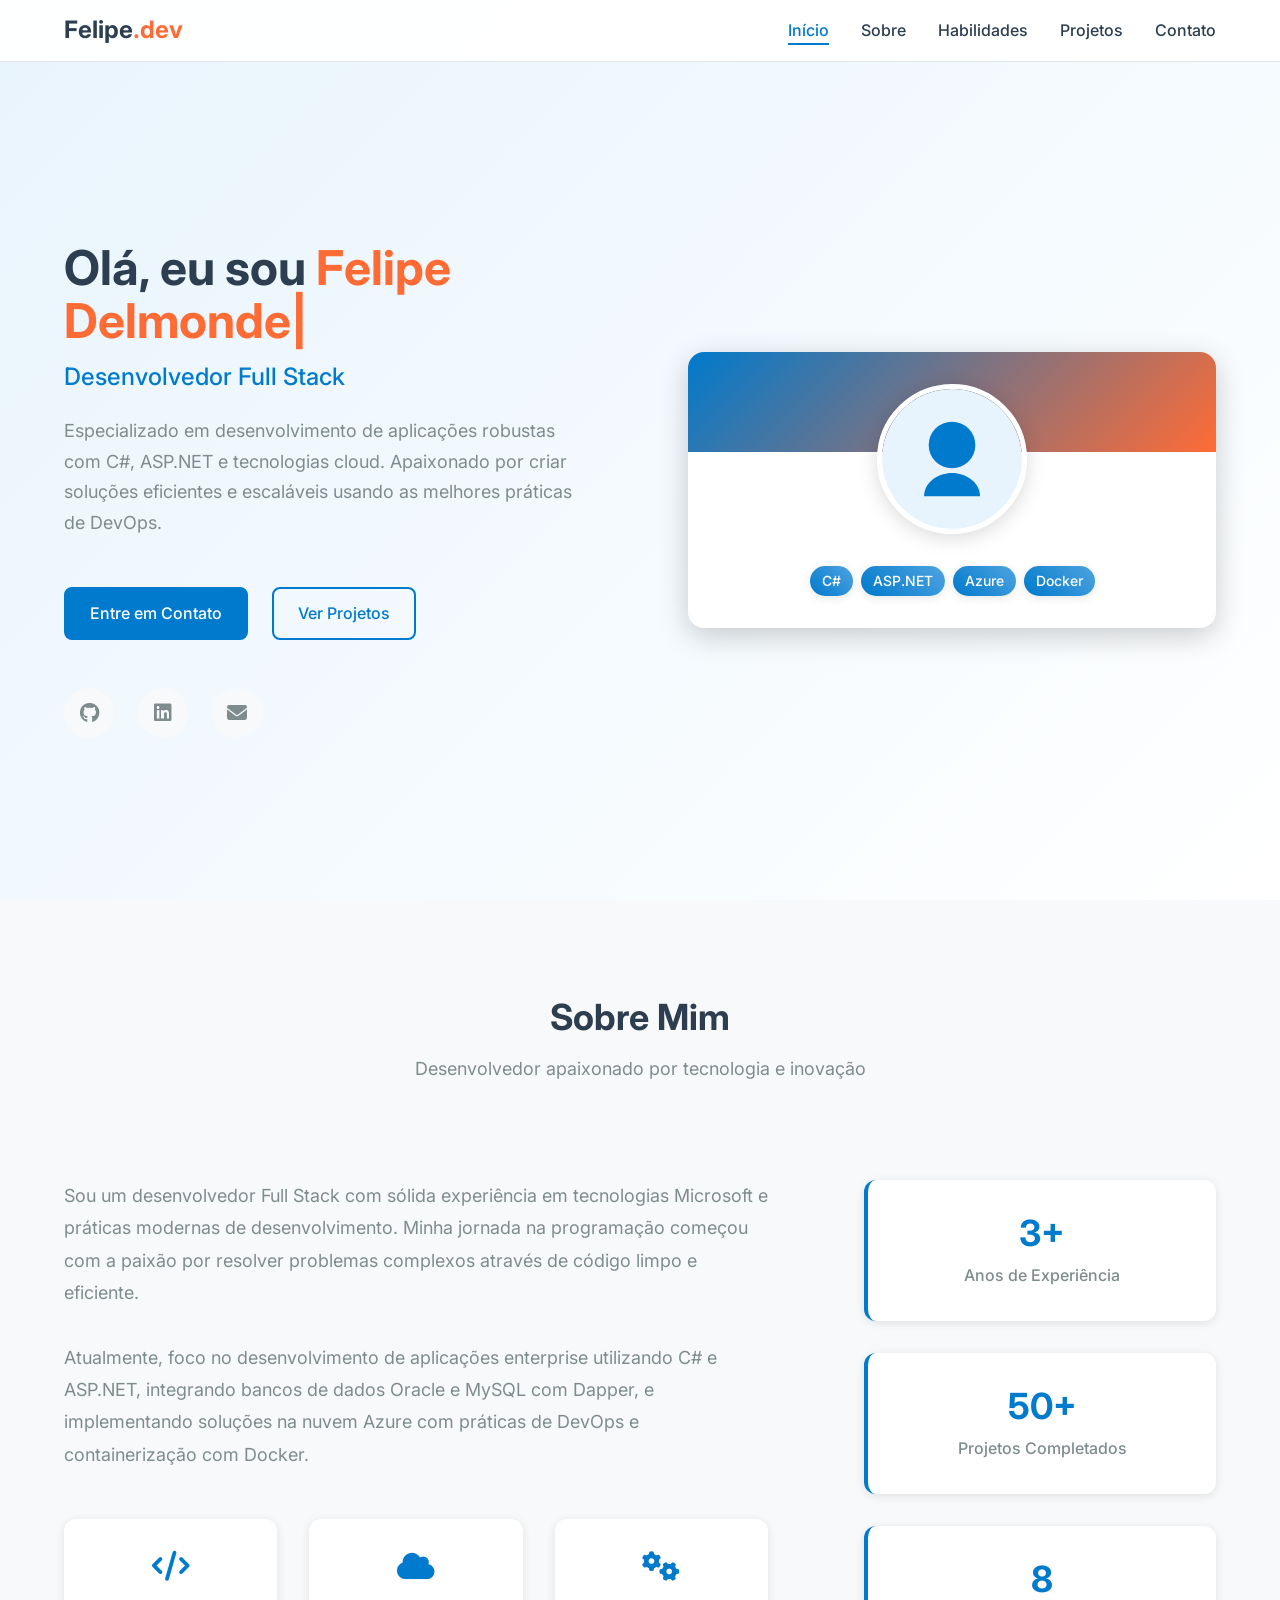
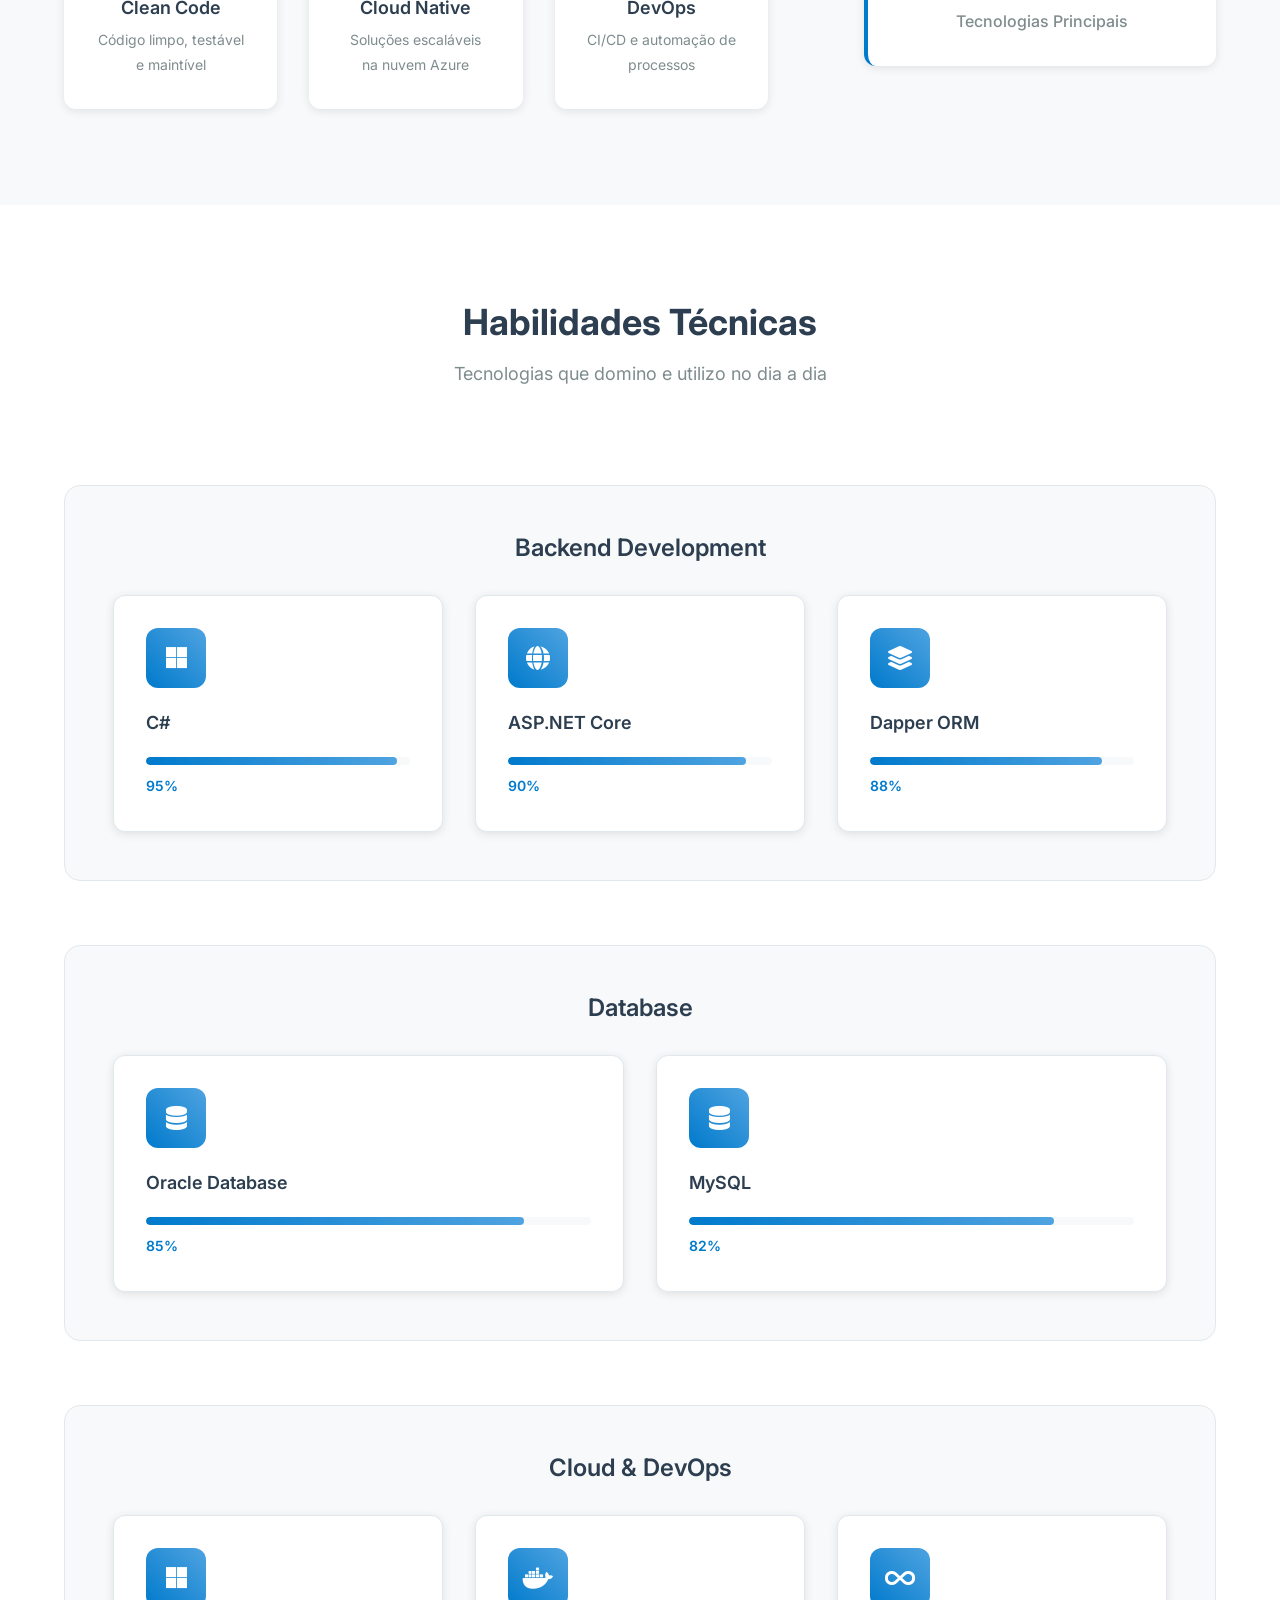
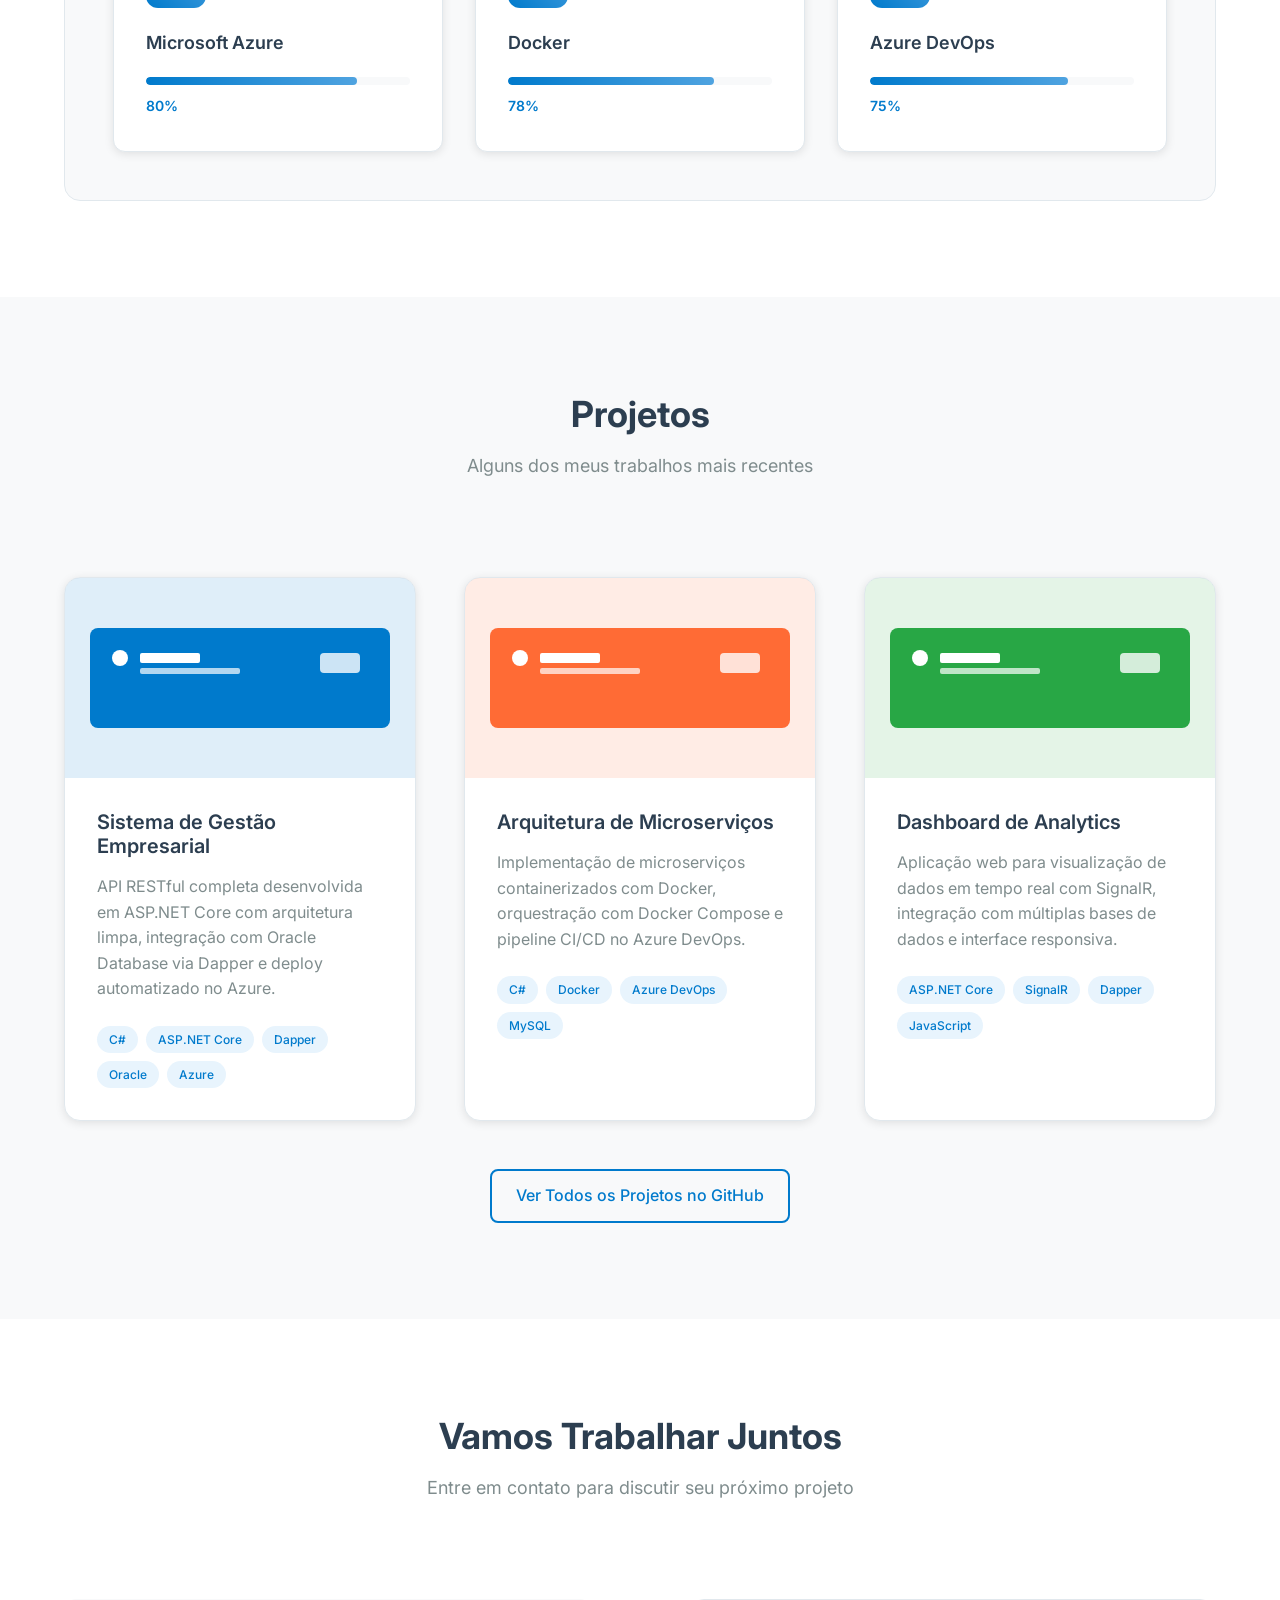
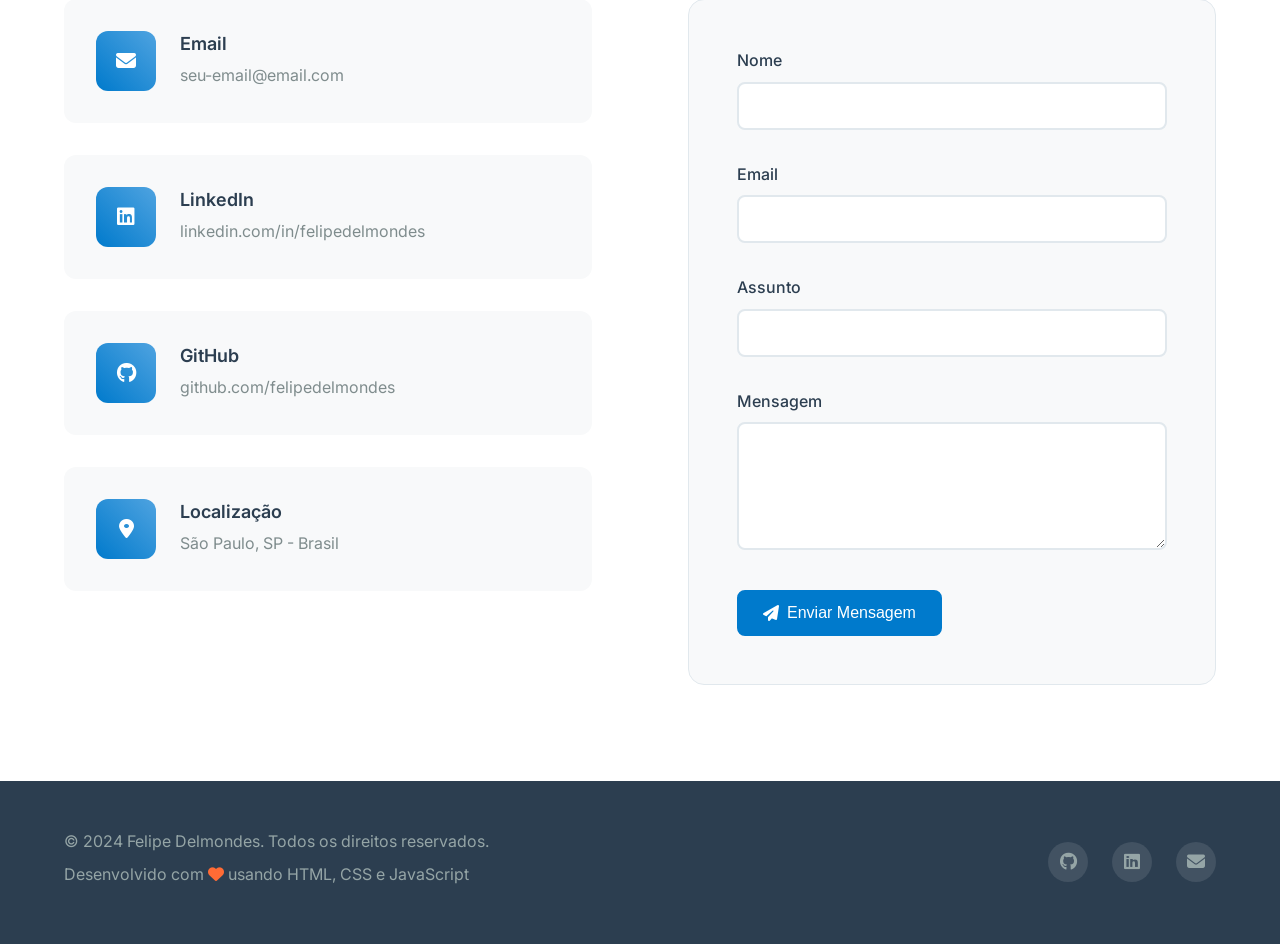
==== index.html @ 5523adbc "feat: Adiciona portfólio completo com HTML, CSS e JavaScript - Implementa seção hero com apresentaçã" ====
<!DOCTYPE html>
<html lang="pt-BR">
<head>
    <meta charset="UTF-8">
    <meta name="viewport" content="width=device-width, initial-scale=1.0">
    <title>Felipe Delmondes - Desenvolvedor Full Stack</title>
    <meta name="description" content="Portfólio de Felipe Delmondes - Desenvolvedor Full Stack especializado em C#, ASP.NET, Azure e DevOps">
    
    <!-- Favicon -->
    <link rel="icon" type="image/x-icon" href="assets/favicon.ico">
    
    <!-- Font Awesome para ícones -->
    <link rel="stylesheet" href="https://cdnjs.cloudflare.com/ajax/libs/font-awesome/6.4.0/css/all.min.css">
    
    <!-- Google Fonts -->
    <link href="https://fonts.googleapis.com/css2?family=Inter:wght@300;400;500;600;700&display=swap" rel="stylesheet">
    
    <!-- CSS Custom -->
    <link rel="stylesheet" href="css/style.css">
</head>
<body>
    <!-- Header/Navigation -->
    <header class="header">
        <nav class="navbar">
            <div class="nav-container">
                <div class="nav-logo">
                    <h2>Felipe<span class="logo-accent">.dev</span></h2>
                </div>
                <ul class="nav-menu">
                    <li class="nav-item">
                        <a href="#home" class="nav-link">Início</a>
                    </li>
                    <li class="nav-item">
                        <a href="#about" class="nav-link">Sobre</a>
                    </li>
                    <li class="nav-item">
                        <a href="#skills" class="nav-link">Habilidades</a>
                    </li>
                    <li class="nav-item">
                        <a href="#projects" class="nav-link">Projetos</a>
                    </li>
                    <li class="nav-item">
                        <a href="#contact" class="nav-link">Contato</a>
                    </li>
                </ul>
                <div class="nav-toggle" id="mobile-menu">
                    <span class="bar"></span>
                    <span class="bar"></span>
                    <span class="bar"></span>
                </div>
            </div>
        </nav>
    </header>

    <!-- Main Content -->
    <main>
        <!-- Hero Section -->
        <section id="home" class="hero">
            <div class="hero-container">
                <div class="hero-content">
                    <div class="hero-text">
                        <h1 class="hero-title">
                            Olá, eu sou <span class="text-accent">Felipe Delmondes</span>
                        </h1>
                        <h2 class="hero-subtitle">Desenvolvedor Full Stack</h2>
                        <p class="hero-description">
                            Especializado em desenvolvimento de aplicações robustas com C#, ASP.NET e tecnologias cloud. 
                            Apaixonado por criar soluções eficientes e escaláveis usando as melhores práticas de DevOps.
                        </p>
                        <div class="hero-buttons">
                            <a href="#contact" class="btn btn-primary">Entre em Contato</a>
                            <a href="#projects" class="btn btn-outline">Ver Projetos</a>
                        </div>
                        <div class="social-links">
                            <a href="https://github.com/felipedelmondes" target="_blank" rel="noopener">
                                <i class="fab fa-github"></i>
                            </a>
                            <a href="https://linkedin.com/in/felipedelmondes" target="_blank" rel="noopener">
                                <i class="fab fa-linkedin"></i>
                            </a>
                            <a href="mailto:seu-email@email.com">
                                <i class="fas fa-envelope"></i>
                            </a>
                        </div>
                    </div>
                    <div class="hero-image">
                        <div class="profile-card">
                            <div class="profile-image">
                                <img src="assets/profile.jpg" alt="Felipe Delmondes" id="profile-img">
                            </div>
                            <div class="tech-stack-preview">
                                <span class="tech-badge">C#</span>
                                <span class="tech-badge">ASP.NET</span>
                                <span class="tech-badge">Azure</span>
                                <span class="tech-badge">Docker</span>
                            </div>
                        </div>
                    </div>
                </div>
            </div>
        </section>

        <!-- About Section -->
        <section id="about" class="about">
            <div class="container">
                <div class="section-header">
                    <h2 class="section-title">Sobre Mim</h2>
                    <p class="section-subtitle">Desenvolvedor apaixonado por tecnologia e inovação</p>
                </div>
                <div class="about-content">
                    <div class="about-text">
                        <p>
                            Sou um desenvolvedor Full Stack com sólida experiência em tecnologias Microsoft e práticas modernas 
                            de desenvolvimento. Minha jornada na programação começou com a paixão por resolver problemas complexos 
                            através de código limpo e eficiente.
                        </p>
                        <p>
                            Atualmente, foco no desenvolvimento de aplicações enterprise utilizando C# e ASP.NET, integrando 
                            bancos de dados Oracle e MySQL com Dapper, e implementando soluções na nuvem Azure com práticas 
                            de DevOps e containerização com Docker.
                        </p>
                        <div class="about-highlights">
                            <div class="highlight-item">
                                <i class="fas fa-code"></i>
                                <h4>Clean Code</h4>
                                <p>Código limpo, testável e maintível</p>
                            </div>
                            <div class="highlight-item">
                                <i class="fas fa-cloud"></i>
                                <h4>Cloud Native</h4>
                                <p>Soluções escaláveis na nuvem Azure</p>
                            </div>
                            <div class="highlight-item">
                                <i class="fas fa-cogs"></i>
                                <h4>DevOps</h4>
                                <p>CI/CD e automação de processos</p>
                            </div>
                        </div>
                    </div>
                    <div class="about-stats">
                        <div class="stat-item">
                            <h3>3+</h3>
                            <p>Anos de Experiência</p>
                        </div>
                        <div class="stat-item">
                            <h3>50+</h3>
                            <p>Projetos Completados</p>
                        </div>
                        <div class="stat-item">
                            <h3>8</h3>
                            <p>Tecnologias Principais</p>
                        </div>
                    </div>
                </div>
            </div>
        </section>

        <!-- Skills Section -->
        <section id="skills" class="skills">
            <div class="container">
                <div class="section-header">
                    <h2 class="section-title">Habilidades Técnicas</h2>
                    <p class="section-subtitle">Tecnologias que domino e utilizo no dia a dia</p>
                </div>
                <div class="skills-content">
                    <div class="skills-category">
                        <h3 class="category-title">Backend Development</h3>
                        <div class="skills-grid">
                            <div class="skill-item">
                                <div class="skill-icon">
                                    <i class="fab fa-microsoft"></i>
                                </div>
                                <h4>C#</h4>
                                <div class="skill-level">
                                    <div class="skill-progress" style="width: 95%"></div>
                                </div>
                                <span class="skill-percentage">95%</span>
                            </div>
                            <div class="skill-item">
                                <div class="skill-icon">
                                    <i class="fas fa-globe"></i>
                                </div>
                                <h4>ASP.NET Core</h4>
                                <div class="skill-level">
                                    <div class="skill-progress" style="width: 90%"></div>
                                </div>
                                <span class="skill-percentage">90%</span>
                            </div>
                            <div class="skill-item">
                                <div class="skill-icon">
                                    <i class="fas fa-layer-group"></i>
                                </div>
                                <h4>Dapper ORM</h4>
                                <div class="skill-level">
                                    <div class="skill-progress" style="width: 88%"></div>
                                </div>
                                <span class="skill-percentage">88%</span>
                            </div>
                        </div>
                    </div>

                    <div class="skills-category">
                        <h3 class="category-title">Database</h3>
                        <div class="skills-grid">
                            <div class="skill-item">
                                <div class="skill-icon">
                                    <i class="fas fa-database"></i>
                                </div>
                                <h4>Oracle Database</h4>
                                <div class="skill-level">
                                    <div class="skill-progress" style="width: 85%"></div>
                                </div>
                                <span class="skill-percentage">85%</span>
                            </div>
                            <div class="skill-item">
                                <div class="skill-icon">
                                    <i class="fas fa-database"></i>
                                </div>
                                <h4>MySQL</h4>
                                <div class="skill-level">
                                    <div class="skill-progress" style="width: 82%"></div>
                                </div>
                                <span class="skill-percentage">82%</span>
                            </div>
                        </div>
                    </div>

                    <div class="skills-category">
                        <h3 class="category-title">Cloud & DevOps</h3>
                        <div class="skills-grid">
                            <div class="skill-item">
                                <div class="skill-icon">
                                    <i class="fab fa-microsoft"></i>
                                </div>
                                <h4>Microsoft Azure</h4>
                                <div class="skill-level">
                                    <div class="skill-progress" style="width: 80%"></div>
                                </div>
                                <span class="skill-percentage">80%</span>
                            </div>
                            <div class="skill-item">
                                <div class="skill-icon">
                                    <i class="fab fa-docker"></i>
                                </div>
                                <h4>Docker</h4>
                                <div class="skill-level">
                                    <div class="skill-progress" style="width: 78%"></div>
                                </div>
                                <span class="skill-percentage">78%</span>
                            </div>
                            <div class="skill-item">
                                <div class="skill-icon">
                                    <i class="fas fa-infinity"></i>
                                </div>
                                <h4>Azure DevOps</h4>
                                <div class="skill-level">
                                    <div class="skill-progress" style="width: 75%"></div>
                                </div>
                                <span class="skill-percentage">75%</span>
                            </div>
                        </div>
                    </div>
                </div>
            </div>
        </section>

        <!-- Projects Section -->
        <section id="projects" class="projects">
            <div class="container">
                <div class="section-header">
                    <h2 class="section-title">Projetos</h2>
                    <p class="section-subtitle">Alguns dos meus trabalhos mais recentes</p>
                </div>
                <div class="projects-grid">
                    <div class="project-card">
                        <div class="project-image">
                            <img src="assets/project1.jpg" alt="Sistema de Gestão Empresarial">
                            <div class="project-overlay">
                                <div class="project-links">
                                    <a href="#" target="_blank" class="project-link">
                                        <i class="fab fa-github"></i>
                                    </a>
                                    <a href="#" target="_blank" class="project-link">
                                        <i class="fas fa-external-link-alt"></i>
                                    </a>
                                </div>
                            </div>
                        </div>
                        <div class="project-content">
                            <h3>Sistema de Gestão Empresarial</h3>
                            <p>API RESTful completa desenvolvida em ASP.NET Core com arquitetura limpa, integração com Oracle Database via Dapper e deploy automatizado no Azure.</p>
                            <div class="project-tech">
                                <span class="tech-tag">C#</span>
                                <span class="tech-tag">ASP.NET Core</span>
                                <span class="tech-tag">Dapper</span>
                                <span class="tech-tag">Oracle</span>
                                <span class="tech-tag">Azure</span>
                            </div>
                        </div>
                    </div>

                    <div class="project-card">
                        <div class="project-image">
                            <img src="assets/project2.jpg" alt="Microserviços com Docker">
                            <div class="project-overlay">
                                <div class="project-links">
                                    <a href="#" target="_blank" class="project-link">
                                        <i class="fab fa-github"></i>
                                    </a>
                                    <a href="#" target="_blank" class="project-link">
                                        <i class="fas fa-external-link-alt"></i>
                                    </a>
                                </div>
                            </div>
                        </div>
                        <div class="project-content">
                            <h3>Arquitetura de Microserviços</h3>
                            <p>Implementação de microserviços containerizados com Docker, orquestração com Docker Compose e pipeline CI/CD no Azure DevOps.</p>
                            <div class="project-tech">
                                <span class="tech-tag">C#</span>
                                <span class="tech-tag">Docker</span>
                                <span class="tech-tag">Azure DevOps</span>
                                <span class="tech-tag">MySQL</span>
                            </div>
                        </div>
                    </div>

                    <div class="project-card">
                        <div class="project-image">
                            <img src="assets/project3.jpg" alt="Dashboard Analytics">
                            <div class="project-overlay">
                                <div class="project-links">
                                    <a href="#" target="_blank" class="project-link">
                                        <i class="fab fa-github"></i>
                                    </a>
                                    <a href="#" target="_blank" class="project-link">
                                        <i class="fas fa-external-link-alt"></i>
                                    </a>
                                </div>
                            </div>
                        </div>
                        <div class="project-content">
                            <h3>Dashboard de Analytics</h3>
                            <p>Aplicação web para visualização de dados em tempo real com SignalR, integração com múltiplas bases de dados e interface responsiva.</p>
                            <div class="project-tech">
                                <span class="tech-tag">ASP.NET Core</span>
                                <span class="tech-tag">SignalR</span>
                                <span class="tech-tag">Dapper</span>
                                <span class="tech-tag">JavaScript</span>
                            </div>
                        </div>
                    </div>
                </div>
                <div class="projects-cta">
                    <a href="https://github.com/felipedelmondes" target="_blank" class="btn btn-outline">
                        Ver Todos os Projetos no GitHub
                    </a>
                </div>
            </div>
        </section>

        <!-- Contact Section -->
        <section id="contact" class="contact">
            <div class="container">
                <div class="section-header">
                    <h2 class="section-title">Vamos Trabalhar Juntos</h2>
                    <p class="section-subtitle">Entre em contato para discutir seu próximo projeto</p>
                </div>
                <div class="contact-content">
                    <div class="contact-info">
                        <div class="contact-item">
                            <div class="contact-icon">
                                <i class="fas fa-envelope"></i>
                            </div>
                            <div class="contact-details">
                                <h4>Email</h4>
                                <p>seu-email@email.com</p>
                            </div>
                        </div>
                        <div class="contact-item">
                            <div class="contact-icon">
                                <i class="fab fa-linkedin"></i>
                            </div>
                            <div class="contact-details">
                                <h4>LinkedIn</h4>
                                <p>linkedin.com/in/felipedelmondes</p>
                            </div>
                        </div>
                        <div class="contact-item">
                            <div class="contact-icon">
                                <i class="fab fa-github"></i>
                            </div>
                            <div class="contact-details">
                                <h4>GitHub</h4>
                                <p>github.com/felipedelmondes</p>
                            </div>
                        </div>
                        <div class="contact-item">
                            <div class="contact-icon">
                                <i class="fas fa-map-marker-alt"></i>
                            </div>
                            <div class="contact-details">
                                <h4>Localização</h4>
                                <p>São Paulo, SP - Brasil</p>
                            </div>
                        </div>
                    </div>
                    <div class="contact-form">
                        <form id="contact-form" action="#" method="POST">
                            <div class="form-group">
                                <label for="name">Nome</label>
                                <input type="text" id="name" name="name" required>
                            </div>
                            <div class="form-group">
                                <label for="email">Email</label>
                                <input type="email" id="email" name="email" required>
                            </div>
                            <div class="form-group">
                                <label for="subject">Assunto</label>
                                <input type="text" id="subject" name="subject" required>
                            </div>
                            <div class="form-group">
                                <label for="message">Mensagem</label>
                                <textarea id="message" name="message" rows="5" required></textarea>
                            </div>
                            <button type="submit" class="btn btn-primary">
                                <i class="fas fa-paper-plane"></i>
                                Enviar Mensagem
                            </button>
                        </form>
                    </div>
                </div>
            </div>
        </section>
    </main>

    <!-- Footer -->
    <footer class="footer">
        <div class="container">
            <div class="footer-content">
                <div class="footer-text">
                    <p>&copy; 2024 Felipe Delmondes. Todos os direitos reservados.</p>
                    <p>Desenvolvido com <i class="fas fa-heart text-accent"></i> usando HTML, CSS e JavaScript</p>
                </div>
                <div class="footer-social">
                    <a href="https://github.com/felipedelmondes" target="_blank" rel="noopener">
                        <i class="fab fa-github"></i>
                    </a>
                    <a href="https://linkedin.com/in/felipedelmondes" target="_blank" rel="noopener">
                        <i class="fab fa-linkedin"></i>
                    </a>
                    <a href="mailto:seu-email@email.com">
                        <i class="fas fa-envelope"></i>
                    </a>
                </div>
            </div>
        </div>
    </footer>

    <!-- Back to Top Button -->
    <button id="back-to-top" class="back-to-top" aria-label="Voltar ao topo">
        <i class="fas fa-chevron-up"></i>
    </button>

    <!-- JavaScript -->
    <script src="js/script.js"></script>
</body>
</html>
---- css/style.css ----
/* ===== RESET & BASE STYLES ===== */
* {
    margin: 0;
    padding: 0;
    box-sizing: border-box;
}

:root {
    /* Colors */
    --primary-color: #007ACC;
    --primary-light: #4FA3E0;
    --primary-dark: #005A8C;
    --accent-color: #FF6B35;
    --accent-light: #FF8A65;
    
    --text-primary: #2C3E50;
    --text-secondary: #7F8C8D;
    --text-light: #FFFFFF;
    --text-muted: #95A5A6;
    
    --bg-primary: #FFFFFF;
    --bg-secondary: #F8F9FA;
    --bg-dark: #2C3E50;
    --bg-accent: #E8F4FD;
    
    --border-color: #E1E8ED;
    --shadow-light: 0 2px 10px rgba(0, 0, 0, 0.1);
    --shadow-medium: 0 4px 20px rgba(0, 0, 0, 0.15);
    --shadow-heavy: 0 8px 30px rgba(0, 0, 0, 0.2);
    
    /* Typography */
    --font-primary: 'Inter', -apple-system, BlinkMacSystemFont, 'Segoe UI', sans-serif;
    --font-size-xs: 0.75rem;
    --font-size-sm: 0.875rem;
    --font-size-base: 1rem;
    --font-size-lg: 1.125rem;
    --font-size-xl: 1.25rem;
    --font-size-2xl: 1.5rem;
    --font-size-3xl: 1.875rem;
    --font-size-4xl: 2.25rem;
    --font-size-5xl: 3rem;
    
    /* Spacing */
    --spacing-xs: 0.5rem;
    --spacing-sm: 1rem;
    --spacing-md: 1.5rem;
    --spacing-lg: 2rem;
    --spacing-xl: 3rem;
    --spacing-2xl: 4rem;
    --spacing-3xl: 6rem;
    
    /* Border Radius */
    --radius-sm: 0.375rem;
    --radius-md: 0.5rem;
    --radius-lg: 0.75rem;
    --radius-xl: 1rem;
    --radius-full: 9999px;
    
    /* Transitions */
    --transition-fast: 0.15s ease;
    --transition-base: 0.3s ease;
    --transition-slow: 0.5s ease;
    
    /* Z-index */
    --z-dropdown: 1000;
    --z-sticky: 1020;
    --z-fixed: 1030;
    --z-modal: 1040;
    --z-popover: 1050;
    --z-tooltip: 1060;
}

html {
    scroll-behavior: smooth;
}

body {
    font-family: var(--font-primary);
    line-height: 1.6;
    color: var(--text-primary);
    background-color: var(--bg-primary);
    overflow-x: hidden;
}

.container {
    max-width: 1200px;
    margin: 0 auto;
    padding: 0 var(--spacing-md);
}

/* ===== TYPOGRAPHY ===== */
h1, h2, h3, h4, h5, h6 {
    font-weight: 600;
    line-height: 1.2;
    margin-bottom: var(--spacing-sm);
}

h1 { font-size: var(--font-size-5xl); }
h2 { font-size: var(--font-size-4xl); }
h3 { font-size: var(--font-size-3xl); }
h4 { font-size: var(--font-size-2xl); }
h5 { font-size: var(--font-size-xl); }
h6 { font-size: var(--font-size-lg); }

p {
    margin-bottom: var(--spacing-sm);
    color: var(--text-secondary);
}

.text-accent {
    color: var(--accent-color);
}

/* ===== BUTTONS ===== */
.btn {
    display: inline-flex;
    align-items: center;
    gap: var(--spacing-xs);
    padding: 0.75rem 1.5rem;
    font-size: var(--font-size-base);
    font-weight: 500;
    text-decoration: none;
    border: 2px solid transparent;
    border-radius: var(--radius-md);
    cursor: pointer;
    transition: all var(--transition-base);
    position: relative;
    overflow: hidden;
}

.btn-primary {
    background-color: var(--primary-color);
    color: var(--text-light);
    border-color: var(--primary-color);
}

.btn-primary:hover {
    background-color: var(--primary-dark);
    border-color: var(--primary-dark);
    transform: translateY(-2px);
    box-shadow: var(--shadow-medium);
}

.btn-outline {
    background-color: transparent;
    color: var(--primary-color);
    border-color: var(--primary-color);
}

.btn-outline:hover {
    background-color: var(--primary-color);
    color: var(--text-light);
    transform: translateY(-2px);
    box-shadow: var(--shadow-medium);
}

/* ===== HEADER ===== */
.header {
    position: fixed;
    top: 0;
    width: 100%;
    background: rgba(255, 255, 255, 0.95);
    backdrop-filter: blur(10px);
    border-bottom: 1px solid var(--border-color);
    z-index: var(--z-fixed);
    transition: all var(--transition-base);
}

.navbar {
    padding: 1rem 0;
}

.nav-container {
    display: flex;
    align-items: center;
    justify-content: space-between;
    max-width: 1200px;
    margin: 0 auto;
    padding: 0 var(--spacing-md);
}

.nav-logo h2 {
    font-size: var(--font-size-2xl);
    font-weight: 700;
    color: var(--text-primary);
    margin: 0;
}

.logo-accent {
    color: var(--accent-color);
}

.nav-menu {
    display: flex;
    list-style: none;
    gap: var(--spacing-lg);
    margin: 0;
}

.nav-link {
    text-decoration: none;
    color: var(--text-primary);
    font-weight: 500;
    transition: color var(--transition-base);
    position: relative;
}

.nav-link:hover {
    color: var(--primary-color);
}

.nav-link::after {
    content: '';
    position: absolute;
    bottom: -5px;
    left: 0;
    width: 0;
    height: 2px;
    background-color: var(--primary-color);
    transition: width var(--transition-base);
}

.nav-link:hover::after {
    width: 100%;
}

.nav-toggle {
    display: none;
    flex-direction: column;
    cursor: pointer;
    gap: 4px;
}

.bar {
    width: 25px;
    height: 3px;
    background-color: var(--text-primary);
    transition: all var(--transition-base);
}

/* ===== HERO SECTION ===== */
.hero {
    min-height: 100vh;
    display: flex;
    align-items: center;
    background: linear-gradient(135deg, var(--bg-accent) 0%, var(--bg-primary) 100%);
    padding-top: 80px;
}

.hero-container {
    max-width: 1200px;
    margin: 0 auto;
    padding: 0 var(--spacing-md);
}

.hero-content {
    display: grid;
    grid-template-columns: 1fr 1fr;
    gap: var(--spacing-3xl);
    align-items: center;
}

.hero-title {
    font-size: var(--font-size-5xl);
    font-weight: 700;
    line-height: 1.1;
    margin-bottom: var(--spacing-sm);
    color: var(--text-primary);
}

.hero-subtitle {
    font-size: var(--font-size-2xl);
    font-weight: 500;
    color: var(--primary-color);
    margin-bottom: var(--spacing-md);
}

.hero-description {
    font-size: var(--font-size-lg);
    color: var(--text-secondary);
    margin-bottom: var(--spacing-xl);
    line-height: 1.7;
}

.hero-buttons {
    display: flex;
    gap: var(--spacing-md);
    margin-bottom: var(--spacing-xl);
}

.social-links {
    display: flex;
    gap: var(--spacing-md);
}

.social-links a {
    display: flex;
    align-items: center;
    justify-content: center;
    width: 50px;
    height: 50px;
    background-color: var(--bg-secondary);
    color: var(--text-secondary);
    text-decoration: none;
    border-radius: var(--radius-full);
    font-size: var(--font-size-xl);
    transition: all var(--transition-base);
}

.social-links a:hover {
    background-color: var(--primary-color);
    color: var(--text-light);
    transform: translateY(-3px);
    box-shadow: var(--shadow-medium);
}

.profile-card {
    background: var(--bg-primary);
    border-radius: var(--radius-xl);
    padding: var(--spacing-lg);
    box-shadow: var(--shadow-heavy);
    text-align: center;
    position: relative;
    overflow: hidden;
}

.profile-card::before {
    content: '';
    position: absolute;
    top: 0;
    left: 0;
    right: 0;
    height: 100px;
    background: linear-gradient(135deg, var(--primary-color), var(--accent-color));
    z-index: 1;
}

.profile-image {
    position: relative;
    z-index: 2;
    margin-bottom: var(--spacing-md);
}

#profile-img {
    width: 150px;
    height: 150px;
    border-radius: var(--radius-full);
    border: 5px solid var(--bg-primary);
    object-fit: cover;
    box-shadow: var(--shadow-medium);
}

.tech-stack-preview {
    display: flex;
    flex-wrap: wrap;
    gap: var(--spacing-xs);
    justify-content: center;
    position: relative;
    z-index: 2;
}

.tech-badge {
    background: linear-gradient(45deg, var(--primary-color), var(--primary-light));
    color: var(--text-light);
    padding: 0.25rem 0.75rem;
    border-radius: var(--radius-full);
    font-size: var(--font-size-sm);
    font-weight: 500;
    box-shadow: var(--shadow-light);
}

/* ===== SECTIONS ===== */
.section-header {
    text-align: center;
    margin-bottom: var(--spacing-3xl);
}

.section-title {
    font-size: var(--font-size-4xl);
    font-weight: 700;
    margin-bottom: var(--spacing-sm);
    color: var(--text-primary);
}

.section-subtitle {
    font-size: var(--font-size-lg);
    color: var(--text-secondary);
    max-width: 600px;
    margin: 0 auto;
}

/* ===== ABOUT SECTION ===== */
.about {
    padding: var(--spacing-3xl) 0;
    background-color: var(--bg-secondary);
}

.about-content {
    display: grid;
    grid-template-columns: 2fr 1fr;
    gap: var(--spacing-3xl);
    align-items: start;
}

.about-text {
    font-size: var(--font-size-lg);
}

.about-text p {
    margin-bottom: var(--spacing-lg);
    line-height: 1.8;
}

.about-highlights {
    display: grid;
    grid-template-columns: repeat(auto-fit, minmax(200px, 1fr));
    gap: var(--spacing-lg);
    margin-top: var(--spacing-xl);
}

.highlight-item {
    text-align: center;
    padding: var(--spacing-lg);
    background: var(--bg-primary);
    border-radius: var(--radius-lg);
    box-shadow: var(--shadow-light);
    transition: transform var(--transition-base);
}

.highlight-item:hover {
    transform: translateY(-5px);
    box-shadow: var(--shadow-medium);
}

.highlight-item i {
    font-size: var(--font-size-3xl);
    color: var(--primary-color);
    margin-bottom: var(--spacing-sm);
}

.highlight-item h4 {
    font-size: var(--font-size-lg);
    margin-bottom: var(--spacing-xs);
    color: var(--text-primary);
}

.highlight-item p {
    color: var(--text-secondary);
    font-size: var(--font-size-sm);
    margin: 0;
}

.about-stats {
    display: flex;
    flex-direction: column;
    gap: var(--spacing-lg);
}

.stat-item {
    background: var(--bg-primary);
    padding: var(--spacing-lg);
    border-radius: var(--radius-lg);
    text-align: center;
    box-shadow: var(--shadow-light);
    border-left: 4px solid var(--primary-color);
    transition: transform var(--transition-base);
}

.stat-item:hover {
    transform: translateX(5px);
    box-shadow: var(--shadow-medium);
}

.stat-item h3 {
    font-size: var(--font-size-4xl);
    font-weight: 700;
    color: var(--primary-color);
    margin-bottom: var(--spacing-xs);
}

.stat-item p {
    color: var(--text-secondary);
    font-weight: 500;
    margin: 0;
}

/* ===== SKILLS SECTION ===== */
.skills {
    padding: var(--spacing-3xl) 0;
}

.skills-content {
    display: flex;
    flex-direction: column;
    gap: var(--spacing-2xl);
}

.skills-category {
    background: var(--bg-secondary);
    padding: var(--spacing-xl);
    border-radius: var(--radius-xl);
    border: 1px solid var(--border-color);
}

.category-title {
    font-size: var(--font-size-2xl);
    font-weight: 600;
    color: var(--text-primary);
    margin-bottom: var(--spacing-lg);
    text-align: center;
}

.skills-grid {
    display: grid;
    grid-template-columns: repeat(auto-fit, minmax(300px, 1fr));
    gap: var(--spacing-lg);
}

.skill-item {
    background: var(--bg-primary);
    padding: var(--spacing-lg);
    border-radius: var(--radius-lg);
    box-shadow: var(--shadow-light);
    transition: all var(--transition-base);
    border: 1px solid var(--border-color);
}

.skill-item:hover {
    transform: translateY(-3px);
    box-shadow: var(--shadow-medium);
}

.skill-icon {
    display: flex;
    align-items: center;
    justify-content: center;
    width: 60px;
    height: 60px;
    background: linear-gradient(45deg, var(--primary-color), var(--primary-light));
    color: var(--text-light);
    border-radius: var(--radius-lg);
    font-size: var(--font-size-2xl);
    margin-bottom: var(--spacing-md);
}

.skill-item h4 {
    font-size: var(--font-size-lg);
    font-weight: 600;
    margin-bottom: var(--spacing-md);
    color: var(--text-primary);
}

.skill-level {
    height: 8px;
    background: var(--bg-secondary);
    border-radius: var(--radius-full);
    margin-bottom: var(--spacing-xs);
    overflow: hidden;
}

.skill-progress {
    height: 100%;
    background: linear-gradient(90deg, var(--primary-color), var(--primary-light));
    border-radius: var(--radius-full);
    transition: width 1s ease-out;
}

.skill-percentage {
    font-size: var(--font-size-sm);
    font-weight: 600;
    color: var(--primary-color);
}

/* ===== PROJECTS SECTION ===== */
.projects {
    padding: var(--spacing-3xl) 0;
    background-color: var(--bg-secondary);
}

.projects-grid {
    display: grid;
    grid-template-columns: repeat(auto-fit, minmax(350px, 1fr));
    gap: var(--spacing-xl);
    margin-bottom: var(--spacing-xl);
}

.project-card {
    background: var(--bg-primary);
    border-radius: var(--radius-xl);
    overflow: hidden;
    box-shadow: var(--shadow-light);
    transition: all var(--transition-base);
    border: 1px solid var(--border-color);
}

.project-card:hover {
    transform: translateY(-10px);
    box-shadow: var(--shadow-heavy);
}

.project-image {
    position: relative;
    height: 200px;
    overflow: hidden;
}

.project-image img {
    width: 100%;
    height: 100%;
    object-fit: cover;
    transition: transform var(--transition-slow);
}

.project-overlay {
    position: absolute;
    top: 0;
    left: 0;
    right: 0;
    bottom: 0;
    background: rgba(0, 122, 204, 0.9);
    display: flex;
    align-items: center;
    justify-content: center;
    opacity: 0;
    transition: opacity var(--transition-base);
}

.project-card:hover .project-overlay {
    opacity: 1;
}

.project-card:hover .project-image img {
    transform: scale(1.1);
}

.project-links {
    display: flex;
    gap: var(--spacing-md);
}

.project-link {
    display: flex;
    align-items: center;
    justify-content: center;
    width: 50px;
    height: 50px;
    background: var(--bg-primary);
    color: var(--primary-color);
    text-decoration: none;
    border-radius: var(--radius-full);
    font-size: var(--font-size-lg);
    transition: all var(--transition-base);
}

.project-link:hover {
    background: var(--accent-color);
    color: var(--text-light);
    transform: scale(1.1);
}

.project-content {
    padding: var(--spacing-lg);
}

.project-content h3 {
    font-size: var(--font-size-xl);
    font-weight: 600;
    margin-bottom: var(--spacing-sm);
    color: var(--text-primary);
}

.project-content p {
    color: var(--text-secondary);
    margin-bottom: var(--spacing-md);
    line-height: 1.6;
}

.project-tech {
    display: flex;
    flex-wrap: wrap;
    gap: var(--spacing-xs);
}

.tech-tag {
    background: var(--bg-accent);
    color: var(--primary-color);
    padding: 0.25rem 0.75rem;
    border-radius: var(--radius-full);
    font-size: var(--font-size-xs);
    font-weight: 500;
}

.projects-cta {
    text-align: center;
}

/* ===== CONTACT SECTION ===== */
.contact {
    padding: var(--spacing-3xl) 0;
}

.contact-content {
    display: grid;
    grid-template-columns: 1fr 1fr;
    gap: var(--spacing-3xl);
}

.contact-info {
    display: flex;
    flex-direction: column;
    gap: var(--spacing-lg);
}

.contact-item {
    display: flex;
    align-items: center;
    gap: var(--spacing-md);
    padding: var(--spacing-lg);
    background: var(--bg-secondary);
    border-radius: var(--radius-lg);
    transition: transform var(--transition-base);
}

.contact-item:hover {
    transform: translateX(5px);
    box-shadow: var(--shadow-light);
}

.contact-icon {
    display: flex;
    align-items: center;
    justify-content: center;
    width: 60px;
    height: 60px;
    background: linear-gradient(45deg, var(--primary-color), var(--primary-light));
    color: var(--text-light);
    border-radius: var(--radius-lg);
    font-size: var(--font-size-xl);
}

.contact-details h4 {
    font-size: var(--font-size-lg);
    font-weight: 600;
    margin-bottom: var(--spacing-xs);
    color: var(--text-primary);
}

.contact-details p {
    color: var(--text-secondary);
    margin: 0;
}

.contact-form {
    background: var(--bg-secondary);
    padding: var(--spacing-xl);
    border-radius: var(--radius-xl);
    border: 1px solid var(--border-color);
}

.form-group {
    margin-bottom: var(--spacing-lg);
}

.form-group label {
    display: block;
    font-weight: 500;
    margin-bottom: var(--spacing-xs);
    color: var(--text-primary);
}

.form-group input,
.form-group textarea {
    width: 100%;
    padding: 0.75rem;
    border: 2px solid var(--border-color);
    border-radius: var(--radius-md);
    font-family: inherit;
    font-size: var(--font-size-base);
    transition: border-color var(--transition-base);
}

.form-group input:focus,
.form-group textarea:focus {
    outline: none;
    border-color: var(--primary-color);
}

.form-group textarea {
    resize: vertical;
    min-height: 120px;
}

/* ===== FOOTER ===== */
.footer {
    background: var(--bg-dark);
    color: var(--text-light);
    padding: var(--spacing-xl) 0;
}

.footer-content {
    display: flex;
    justify-content: space-between;
    align-items: center;
}

.footer-text p {
    color: var(--text-muted);
    margin-bottom: var(--spacing-xs);
}

.footer-social {
    display: flex;
    gap: var(--spacing-md);
}

.footer-social a {
    display: flex;
    align-items: center;
    justify-content: center;
    width: 40px;
    height: 40px;
    background: rgba(255, 255, 255, 0.1);
    color: var(--text-muted);
    text-decoration: none;
    border-radius: var(--radius-full);
    font-size: var(--font-size-lg);
    transition: all var(--transition-base);
}

.footer-social a:hover {
    background: var(--primary-color);
    color: var(--text-light);
    transform: translateY(-2px);
}

/* ===== BACK TO TOP ===== */
.back-to-top {
    position: fixed;
    bottom: 20px;
    right: 20px;
    width: 50px;
    height: 50px;
    background: var(--primary-color);
    color: var(--text-light);
    border: none;
    border-radius: var(--radius-full);
    font-size: var(--font-size-lg);
    cursor: pointer;
    opacity: 0;
    visibility: hidden;
    transform: translateY(20px);
    transition: all var(--transition-base);
    z-index: var(--z-fixed);
}

.back-to-top.visible {
    opacity: 1;
    visibility: visible;
    transform: translateY(0);
}

.back-to-top:hover {
    background: var(--primary-dark);
    transform: translateY(-3px);
    box-shadow: var(--shadow-medium);
}

/* ===== RESPONSIVE DESIGN ===== */
@media (max-width: 768px) {
    :root {
        --font-size-5xl: 2.5rem;
        --font-size-4xl: 2rem;
        --font-size-3xl: 1.5rem;
    }
    
    .nav-menu {
        position: fixed;
        left: -100%;
        top: 70px;
        flex-direction: column;
        background-color: var(--bg-primary);
        width: 100%;
        text-align: center;
        transition: 0.3s;
        box-shadow: var(--shadow-medium);
        padding: var(--spacing-lg) 0;
        border-top: 1px solid var(--border-color);
    }

    .nav-menu.active {
        left: 0;
    }

    .nav-toggle {
        display: flex;
    }

    .nav-toggle.active .bar:nth-child(2) {
        opacity: 0;
    }

    .nav-toggle.active .bar:nth-child(1) {
        transform: translateY(7px) rotate(45deg);
    }

    .nav-toggle.active .bar:nth-child(3) {
        transform: translateY(-7px) rotate(-45deg);
    }

    .hero-content {
        grid-template-columns: 1fr;
        gap: var(--spacing-xl);
        text-align: center;
    }

    .hero-buttons {
        flex-direction: column;
        align-items: center;
    }

    .about-content {
        grid-template-columns: 1fr;
        gap: var(--spacing-xl);
    }

    .about-highlights {
        grid-template-columns: 1fr;
    }

    .about-stats {
        flex-direction: row;
        justify-content: space-around;
    }

    .skills-grid {
        grid-template-columns: 1fr;
    }

    .projects-grid {
        grid-template-columns: 1fr;
    }

    .contact-content {
        grid-template-columns: 1fr;
        gap: var(--spacing-xl);
    }

    .footer-content {
        flex-direction: column;
        gap: var(--spacing-md);
        text-align: center;
    }

    .container {
        padding: 0 var(--spacing-sm);
    }

    .hero-title {
        font-size: var(--font-size-4xl);
    }

    .section-title {
        font-size: var(--font-size-3xl);
    }
}

@media (max-width: 480px) {
    .hero {
        padding-top: 100px;
        min-height: auto;
        padding-bottom: var(--spacing-xl);
    }
    
    .hero-title {
        font-size: var(--font-size-3xl);
    }

    .hero-subtitle {
        font-size: var(--font-size-xl);
    }

    .hero-description {
        font-size: var(--font-size-base);
    }

    .btn {
        padding: 0.65rem 1.25rem;
        font-size: var(--font-size-sm);
    }

    .profile-card {
        padding: var(--spacing-md);
    }

    #profile-img {
        width: 120px;
        height: 120px;
    }

    .tech-stack-preview {
        gap: 0.25rem;
    }

    .tech-badge {
        font-size: 0.7rem;
        padding: 0.2rem 0.5rem;
    }
}

/* ===== ANIMATIONS ===== */
@keyframes fadeInUp {
    from {
        opacity: 0;
        transform: translateY(30px);
    }
    to {
        opacity: 1;
        transform: translateY(0);
    }
}

@keyframes fadeInLeft {
    from {
        opacity: 0;
        transform: translateX(-30px);
    }
    to {
        opacity: 1;
        transform: translateX(0);
    }
}

@keyframes fadeInRight {
    from {
        opacity: 0;
        transform: translateX(30px);
    }
    to {
        opacity: 1;
        transform: translateX(0);
    }
}

@keyframes float {
    0%, 100% {
        transform: translateY(0px);
    }
    50% {
        transform: translateY(-10px);
    }
}

.profile-card {
    animation: float 6s ease-in-out infinite;
}

/* ===== UTILITY CLASSES ===== */
.animate-fade-in-up {
    animation: fadeInUp 0.6s ease-out forwards;
}

.animate-fade-in-left {
    animation: fadeInLeft 0.6s ease-out forwards;
}

.animate-fade-in-right {
    animation: fadeInRight 0.6s ease-out forwards;
}

.text-center {
    text-align: center;
}

.mb-0 { margin-bottom: 0; }
.mb-1 { margin-bottom: var(--spacing-xs); }
.mb-2 { margin-bottom: var(--spacing-sm); }
.mb-3 { margin-bottom: var(--spacing-md); }
.mb-4 { margin-bottom: var(--spacing-lg); }

.mt-0 { margin-top: 0; }
.mt-1 { margin-top: var(--spacing-xs); }
.mt-2 { margin-top: var(--spacing-sm); }
.mt-3 { margin-top: var(--spacing-md); }
.mt-4 { margin-top: var(--spacing-lg); }
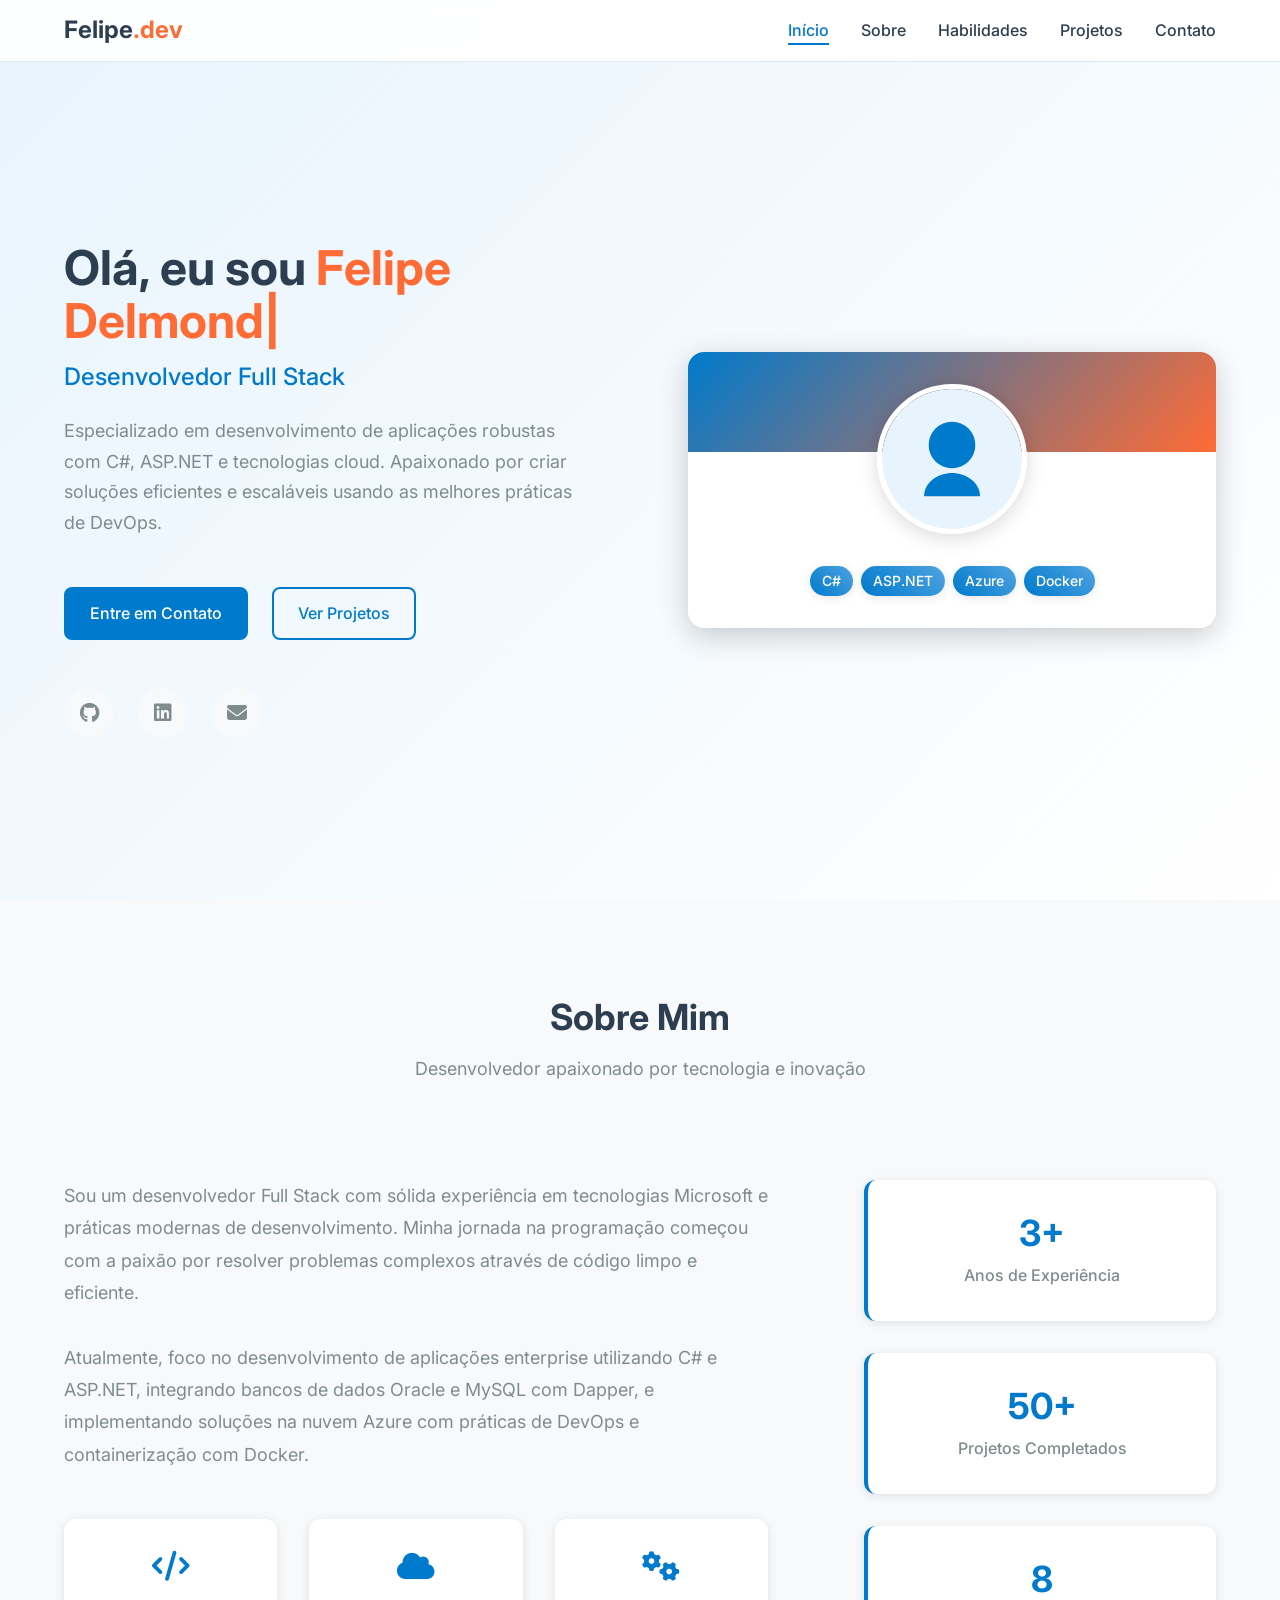
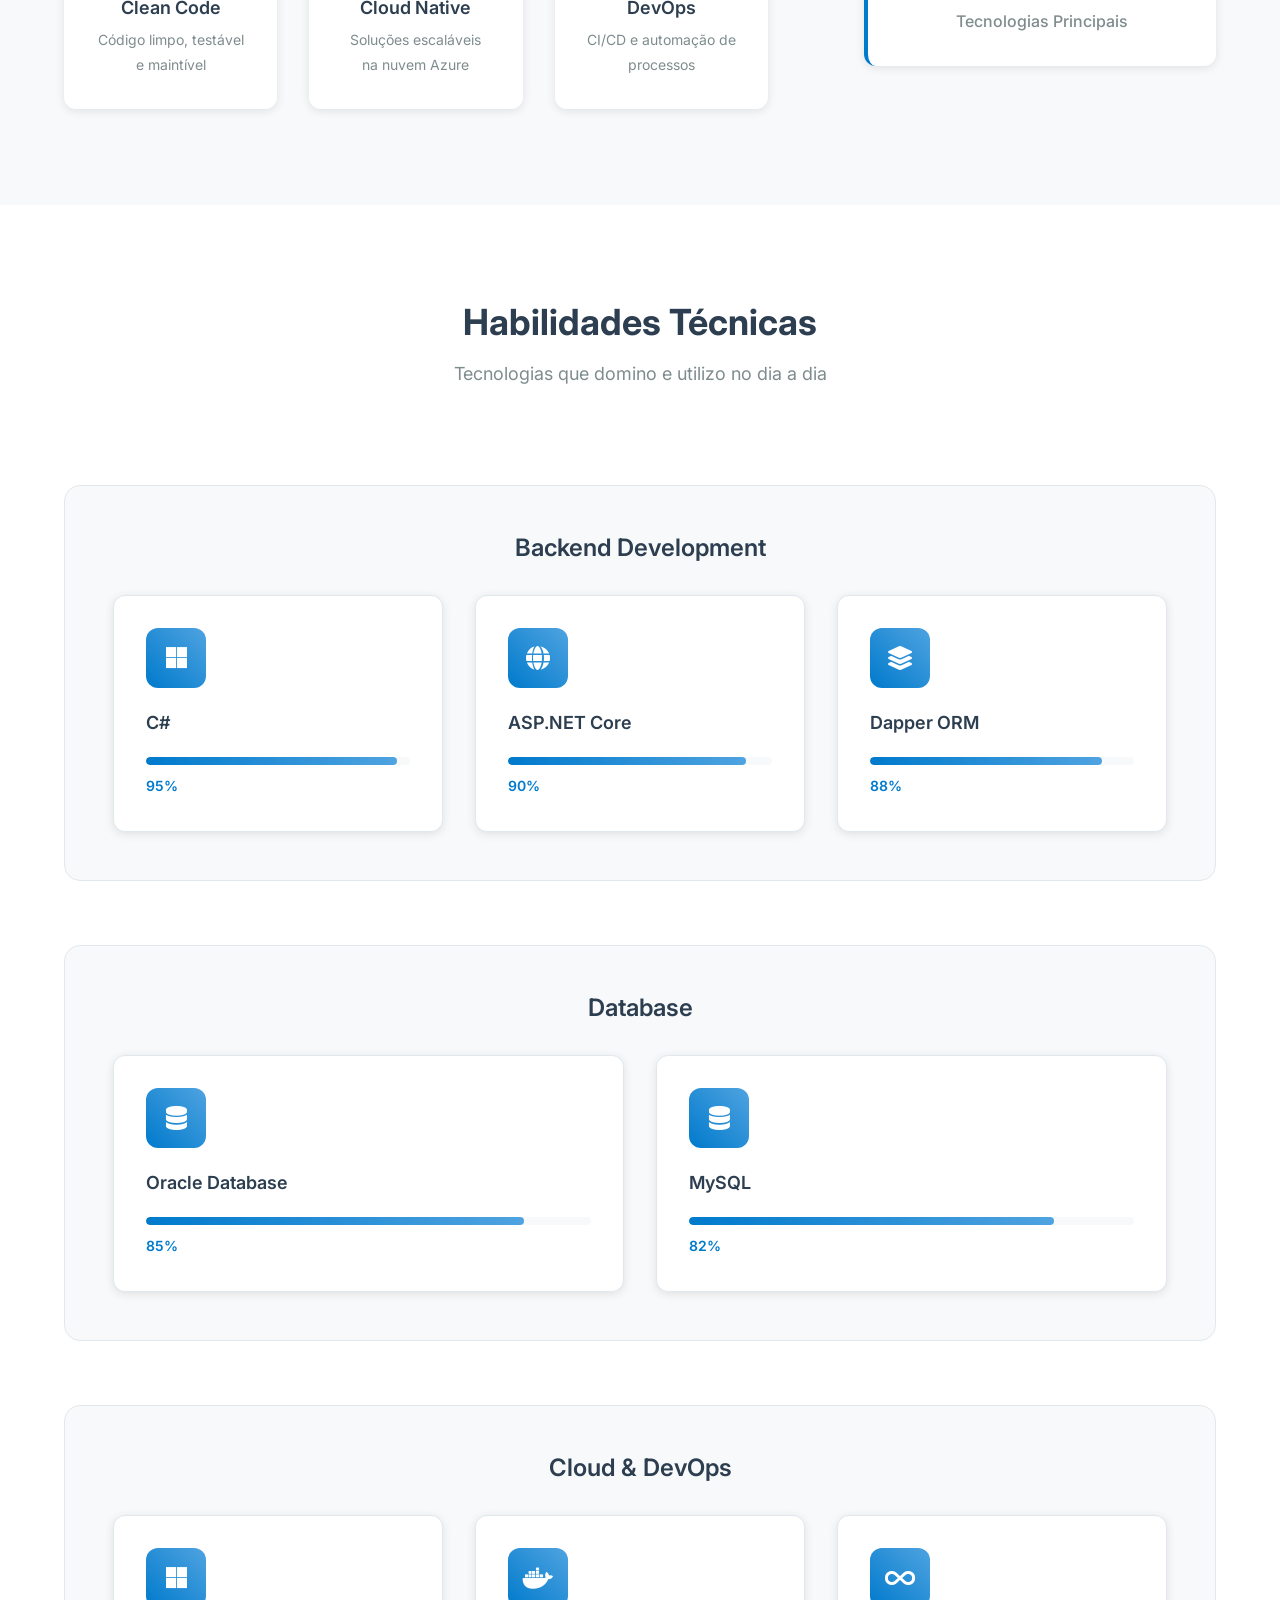
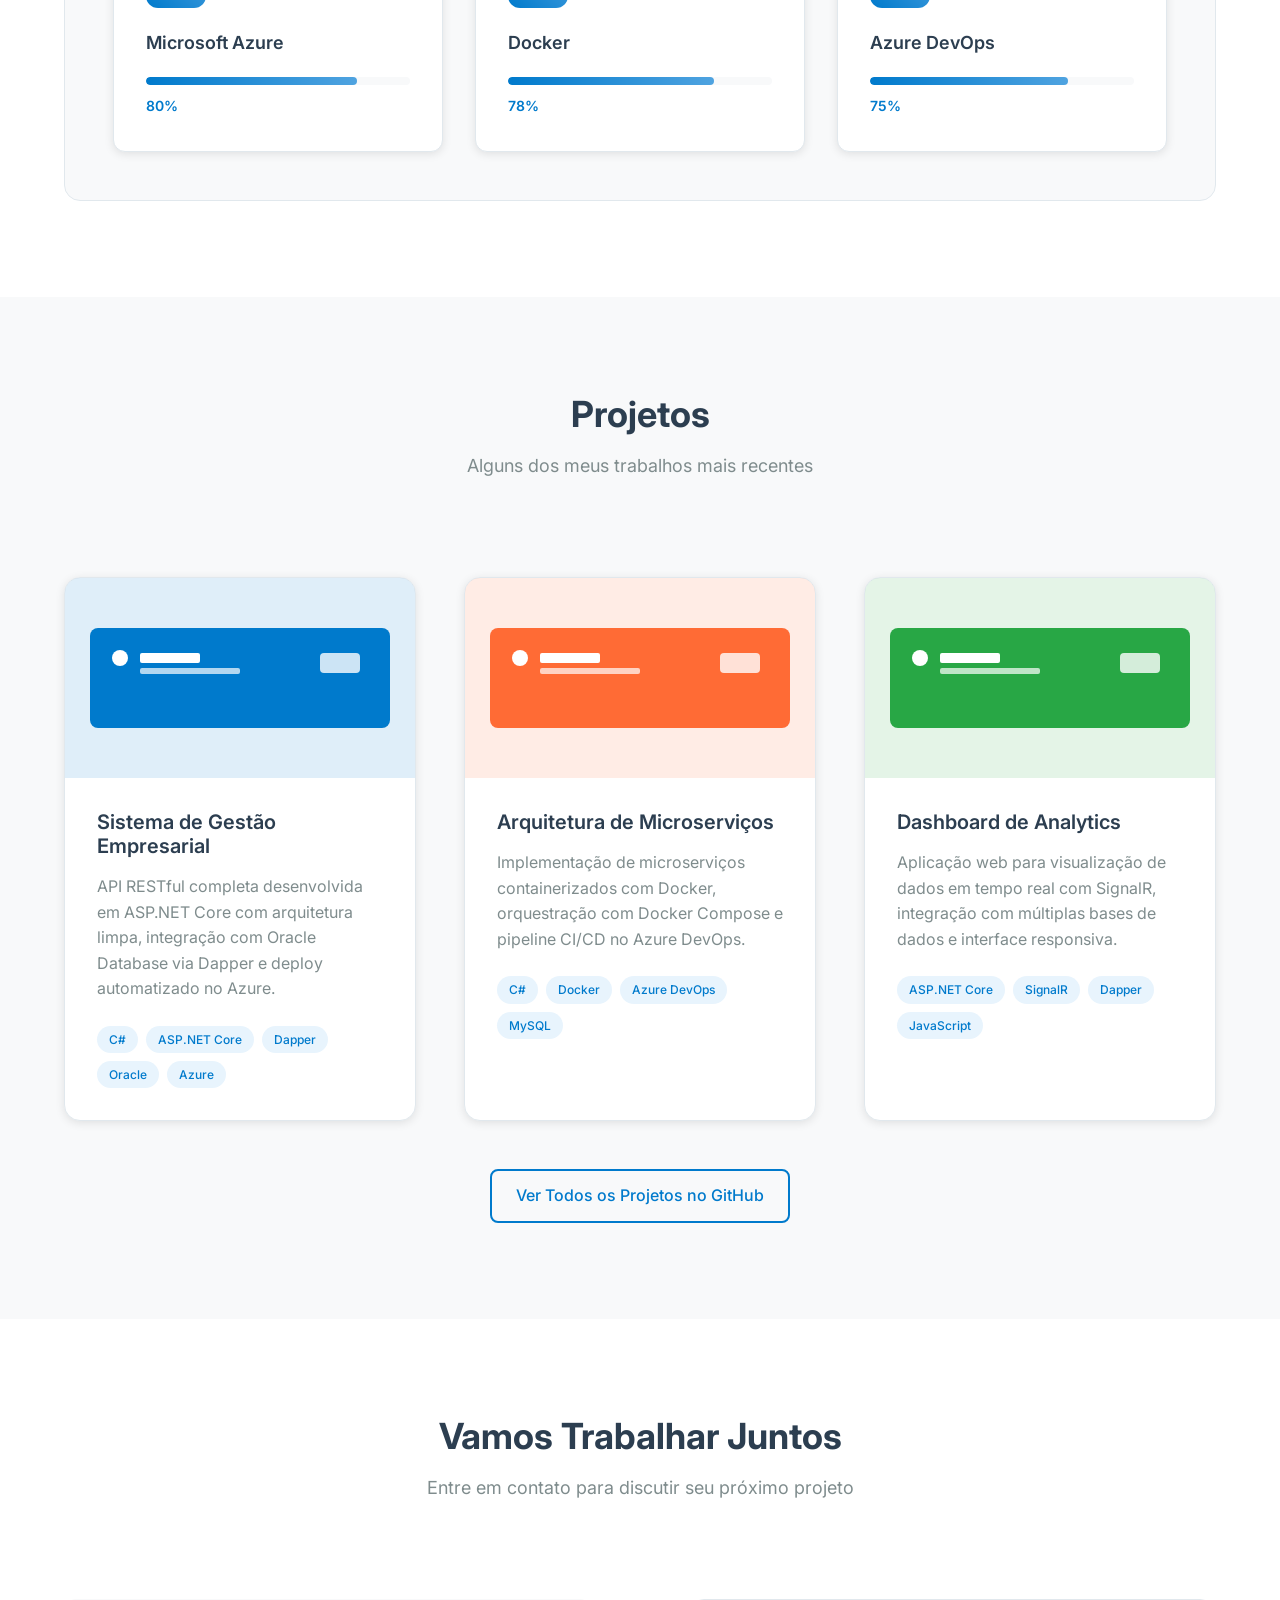
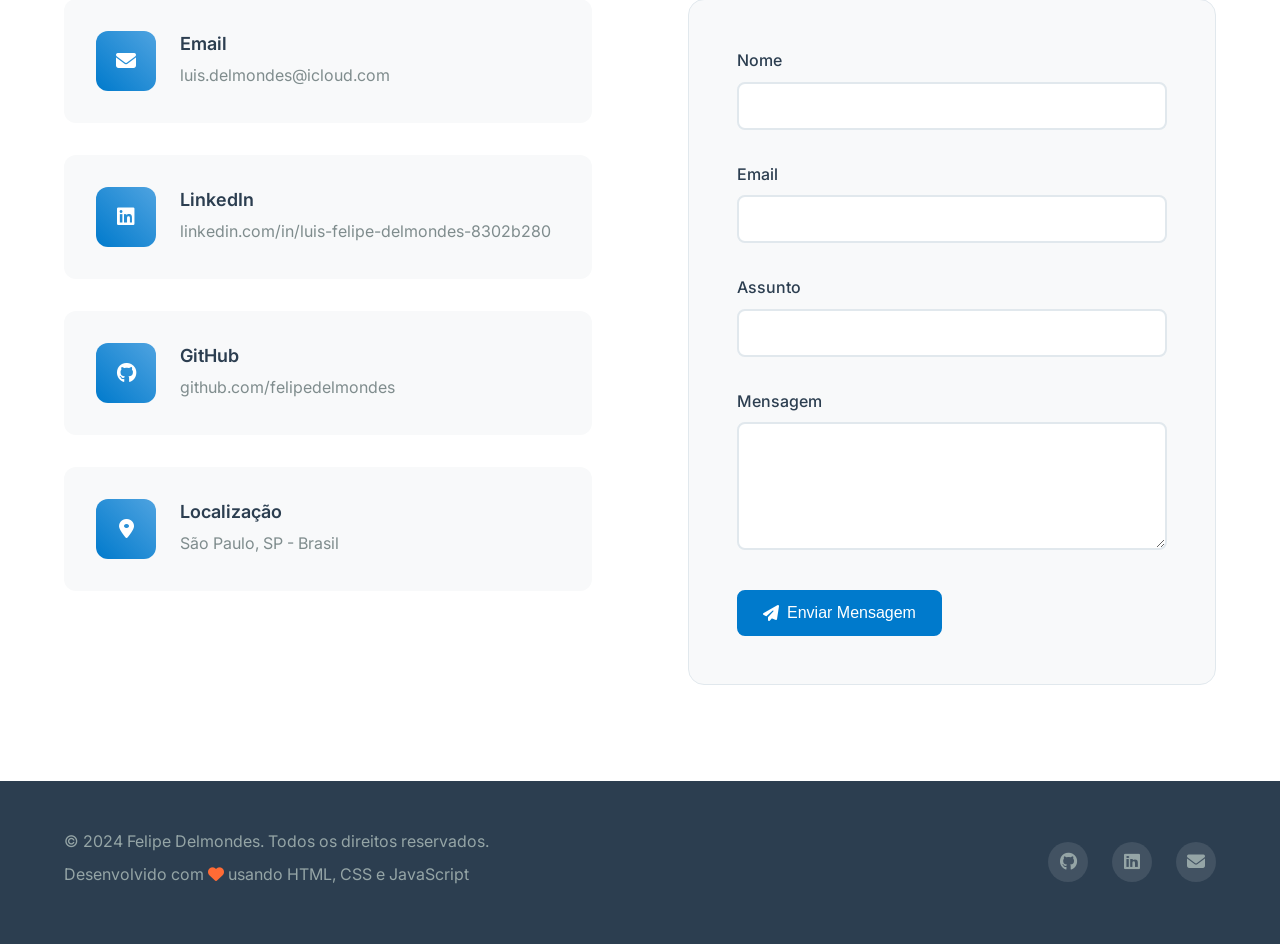
==== commit ae1562b6: "update: Atualiza informações de contato - Adiciona LinkedIn correto: linkedin.com/in/luis-felipe-del" ====
--- a/index.html
+++ b/index.html
@@ -3,8 +3,8 @@
 <head>
     <meta charset="UTF-8">
     <meta name="viewport" content="width=device-width, initial-scale=1.0">
-    <title>Felipe Delmondes - Desenvolvedor Full Stack</title>
-    <meta name="description" content="Portfólio de Felipe Delmondes - Desenvolvedor Full Stack especializado em C#, ASP.NET, Azure e DevOps">
+    <title>Felipe Delmondes - Desenvolvedor Back End</title>
+    <meta name="description" content="Portfólio de Felipe Delmondes - Desenvolvedor Back End especializado em C#, ASP.NET, Azure e DevOps">
     
     <!-- Favicon -->
     <link rel="icon" type="image/x-icon" href="assets/favicon.ico">
@@ -75,10 +75,10 @@
                             <a href="https://github.com/felipedelmondes" target="_blank" rel="noopener">
                                 <i class="fab fa-github"></i>
                             </a>
-                            <a href="https://linkedin.com/in/felipedelmondes" target="_blank" rel="noopener">
+                            <a href="https://www.linkedin.com/in/luis-felipe-delmondes-8302b280/" target="_blank" rel="noopener">
                                 <i class="fab fa-linkedin"></i>
                             </a>
-                            <a href="mailto:seu-email@email.com">
+                            <a href="mailto:luis.delmondes@icloud.com">
                                 <i class="fas fa-envelope"></i>
                             </a>
                         </div>
@@ -374,7 +374,7 @@
                             </div>
                             <div class="contact-details">
                                 <h4>Email</h4>
-                                <p>seu-email@email.com</p>
+                                <p>luis.delmondes@icloud.com</p>
                             </div>
                         </div>
                         <div class="contact-item">
@@ -383,7 +383,7 @@
                             </div>
                             <div class="contact-details">
                                 <h4>LinkedIn</h4>
-                                <p>linkedin.com/in/felipedelmondes</p>
+                                <p>linkedin.com/in/luis-felipe-delmondes-8302b280</p>
                             </div>
                         </div>
                         <div class="contact-item">
@@ -446,10 +446,10 @@
                     <a href="https://github.com/felipedelmondes" target="_blank" rel="noopener">
                         <i class="fab fa-github"></i>
                     </a>
-                    <a href="https://linkedin.com/in/felipedelmondes" target="_blank" rel="noopener">
+                    <a href="https://www.linkedin.com/in/luis-felipe-delmondes-8302b280/" target="_blank" rel="noopener">
                         <i class="fab fa-linkedin"></i>
                     </a>
-                    <a href="mailto:seu-email@email.com">
+                    <a href="mailto:luis.delmondes@icloud.com">
                         <i class="fas fa-envelope"></i>
                     </a>
                 </div>
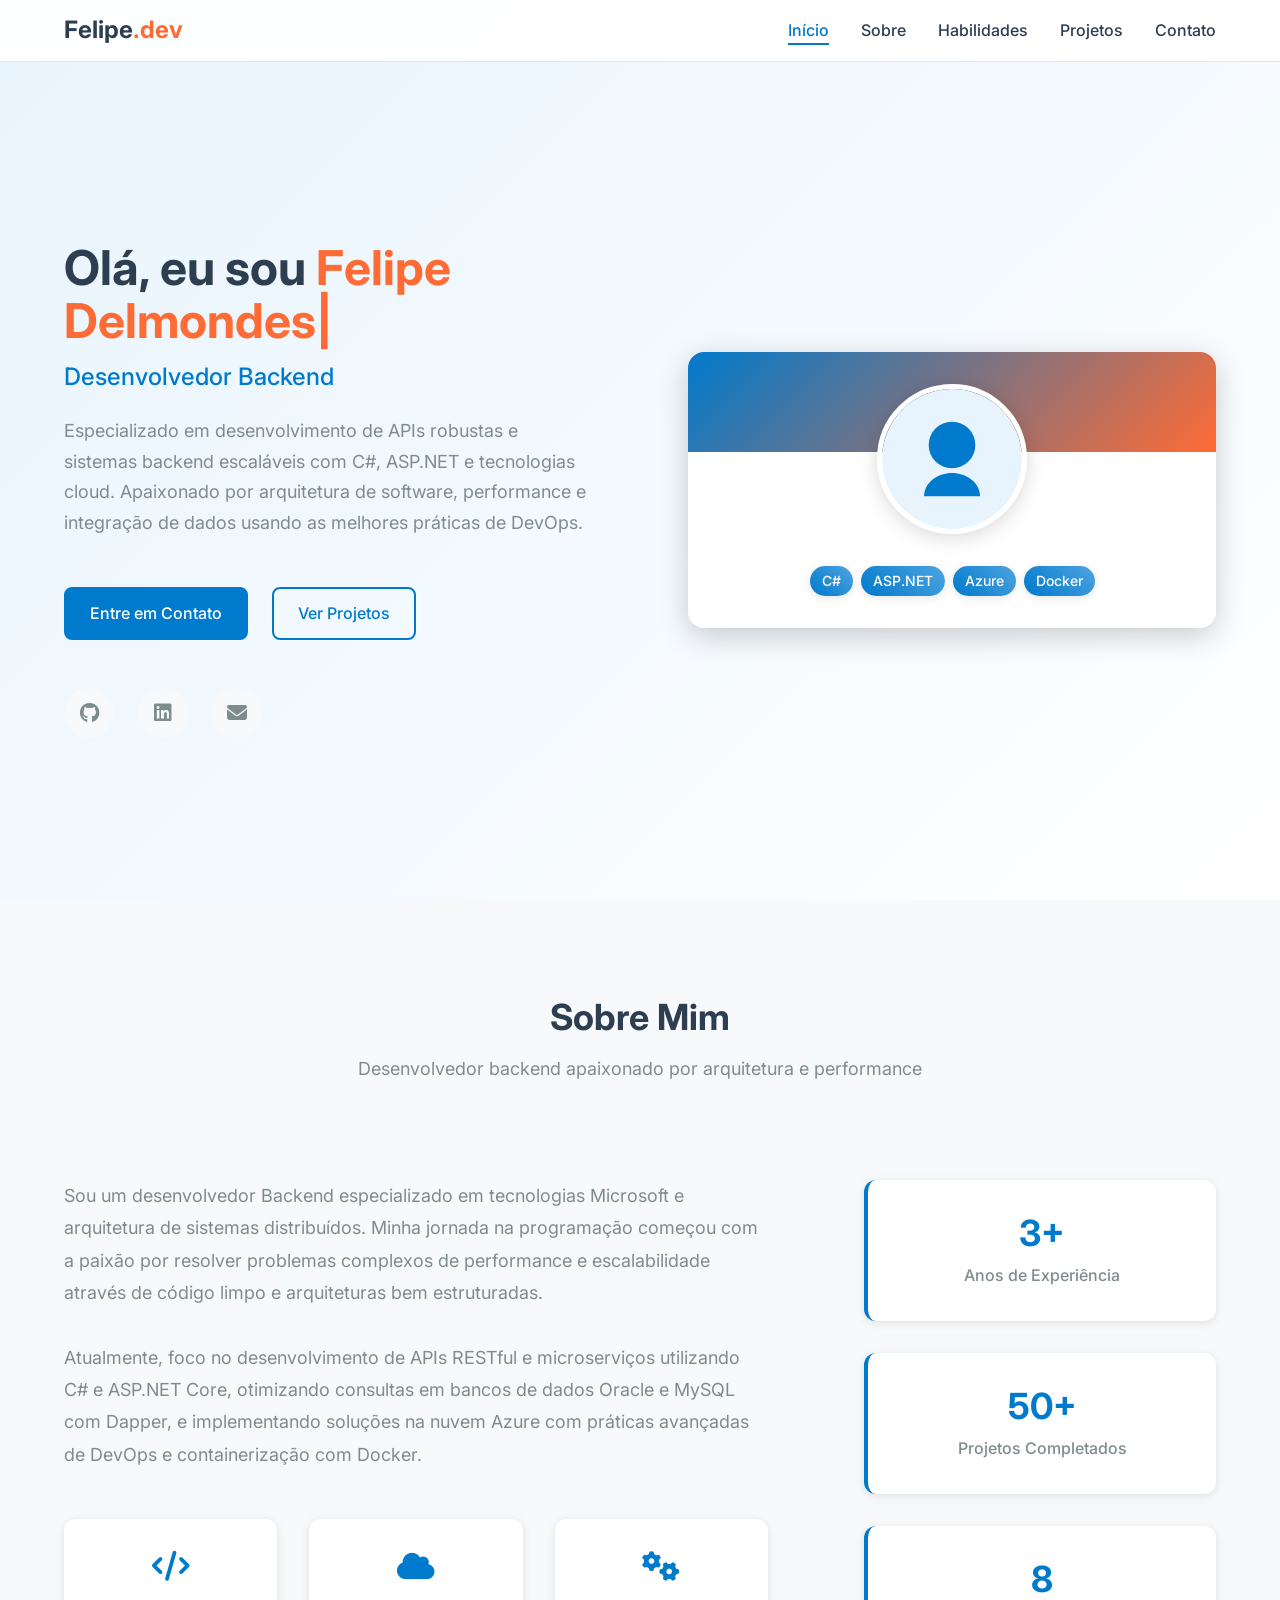
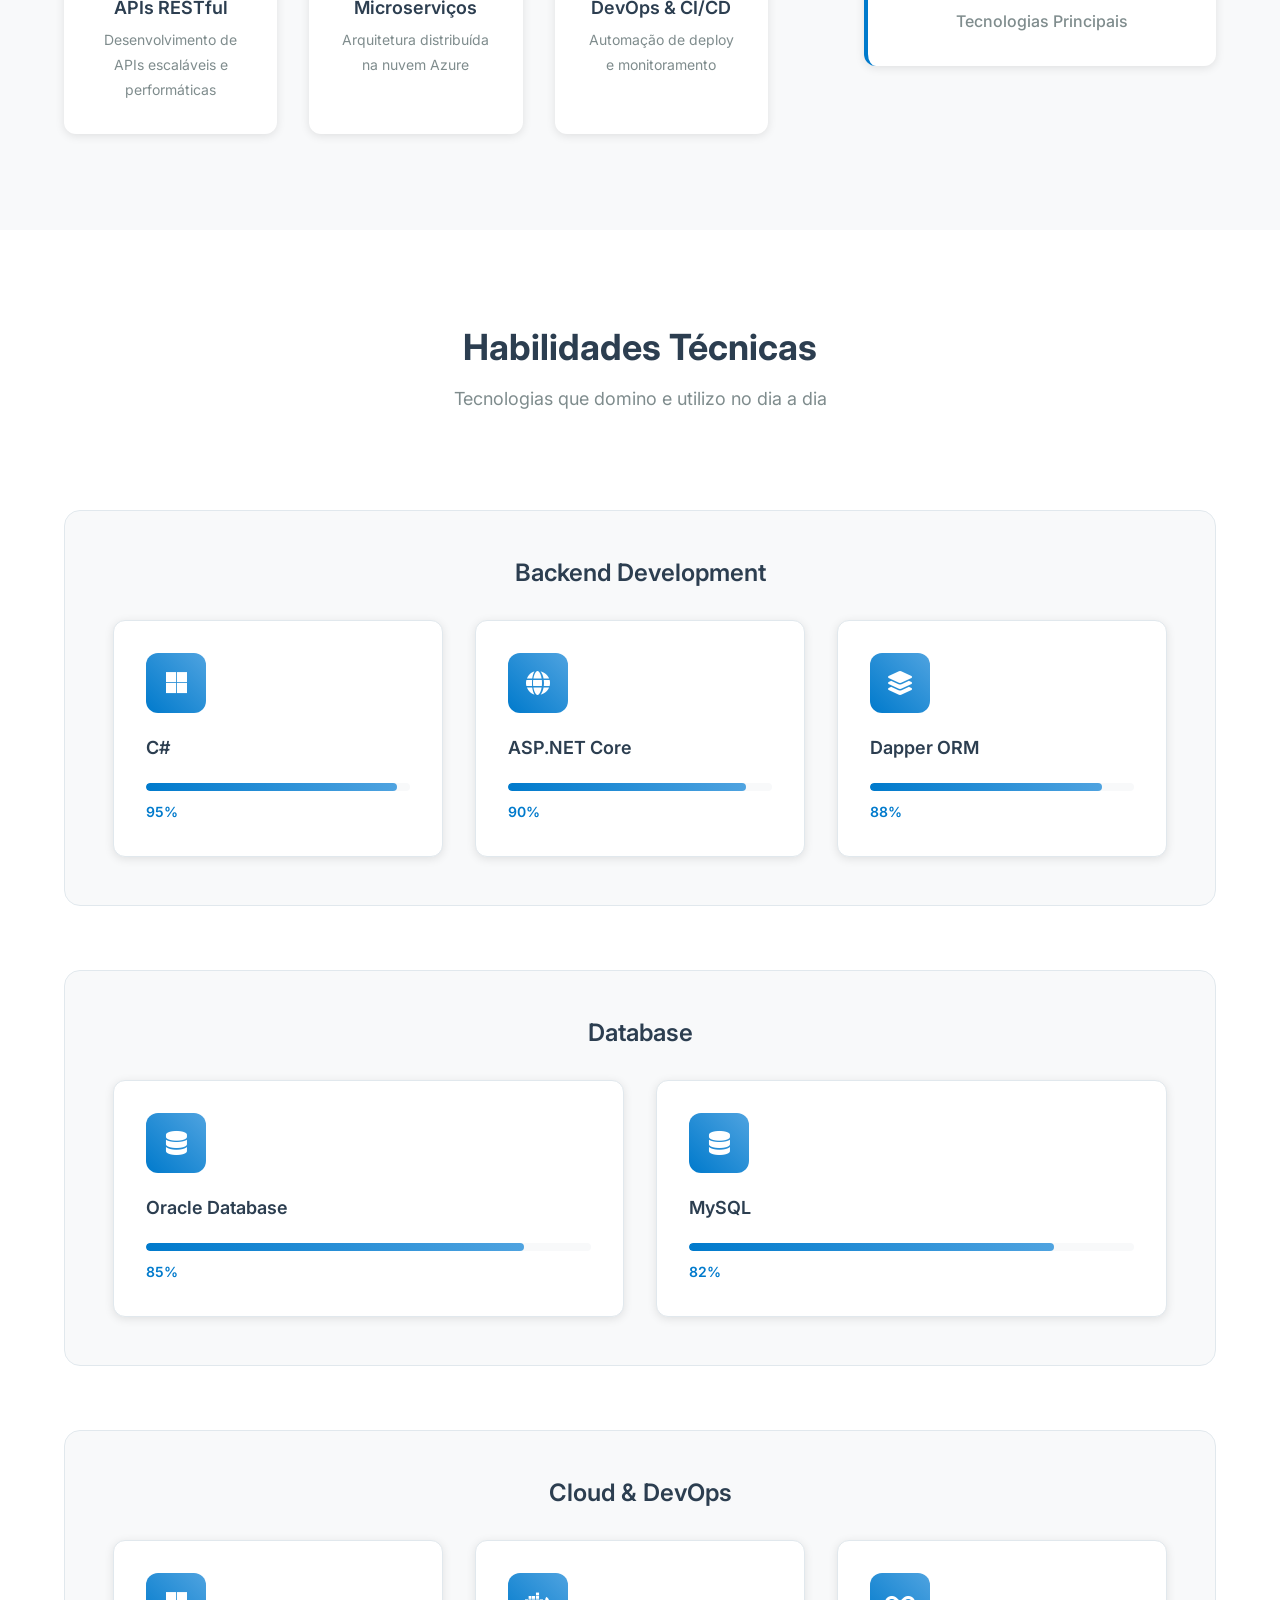
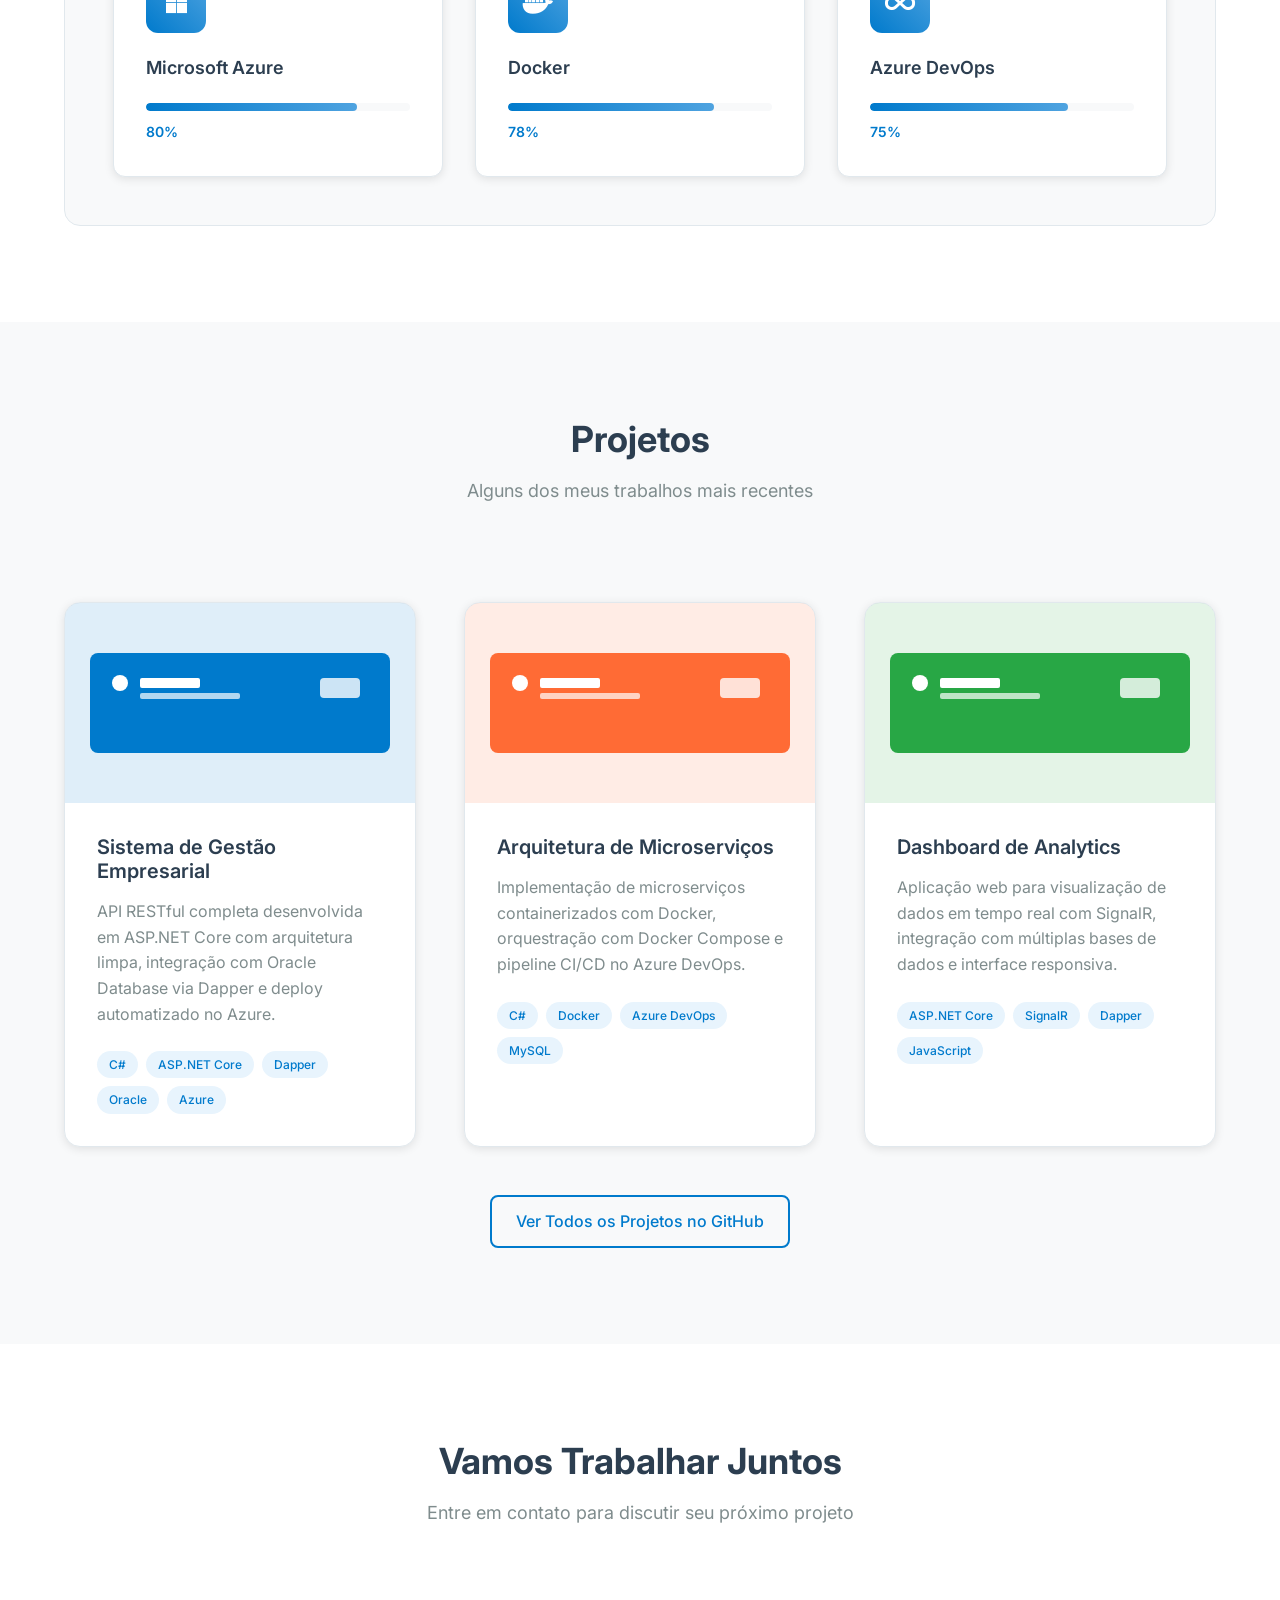
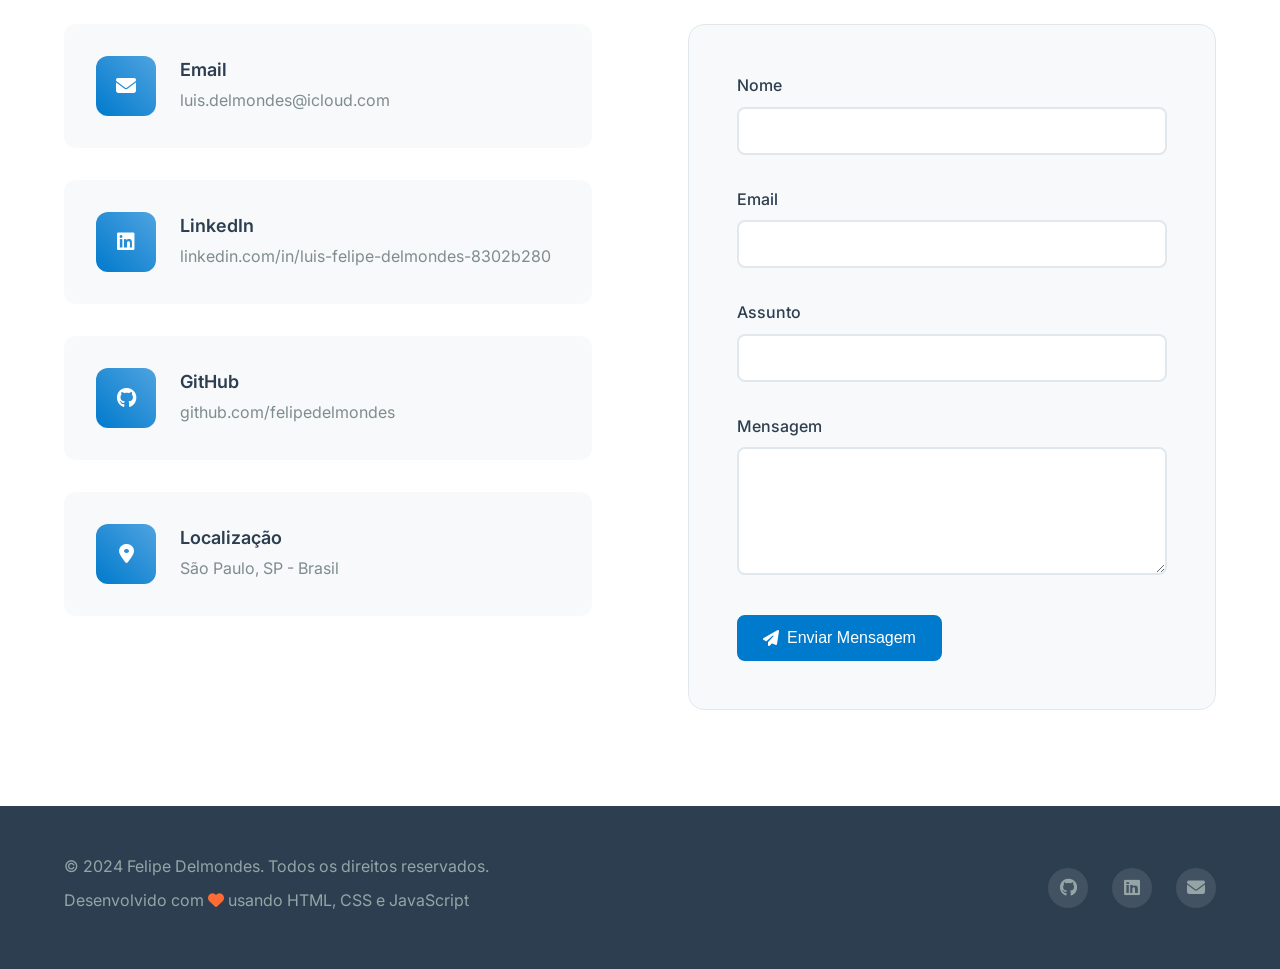
==== commit 1b4fb29b: "refactor: Ajusta foco do portfólio para desenvolvimento backend - Altera título de Full Stack para B" ====
--- a/index.html
+++ b/index.html
@@ -4,7 +4,7 @@
     <meta charset="UTF-8">
     <meta name="viewport" content="width=device-width, initial-scale=1.0">
     <title>Felipe Delmondes - Desenvolvedor Back End</title>
-    <meta name="description" content="Portfólio de Felipe Delmondes - Desenvolvedor Back End especializado em C#, ASP.NET, Azure e DevOps">
+    <meta name="description" content="Portfólio de Felipe Delmondes - Desenvolvedor Backend especializado em C#, ASP.NET, Azure e DevOps">
     
     <!-- Favicon -->
     <link rel="icon" type="image/x-icon" href="assets/favicon.ico">
@@ -62,10 +62,10 @@
                         <h1 class="hero-title">
                             Olá, eu sou <span class="text-accent">Felipe Delmondes</span>
                         </h1>
-                        <h2 class="hero-subtitle">Desenvolvedor Full Stack</h2>
+                        <h2 class="hero-subtitle">Desenvolvedor Backend</h2>
                         <p class="hero-description">
-                            Especializado em desenvolvimento de aplicações robustas com C#, ASP.NET e tecnologias cloud. 
-                            Apaixonado por criar soluções eficientes e escaláveis usando as melhores práticas de DevOps.
+                            Especializado em desenvolvimento de APIs robustas e sistemas backend escaláveis com C#, ASP.NET e tecnologias cloud. 
+                            Apaixonado por arquitetura de software, performance e integração de dados usando as melhores práticas de DevOps.
                         </p>
                         <div class="hero-buttons">
                             <a href="#contact" class="btn btn-primary">Entre em Contato</a>
@@ -105,35 +105,35 @@
             <div class="container">
                 <div class="section-header">
                     <h2 class="section-title">Sobre Mim</h2>
-                    <p class="section-subtitle">Desenvolvedor apaixonado por tecnologia e inovação</p>
+                    <p class="section-subtitle">Desenvolvedor backend apaixonado por arquitetura e performance</p>
                 </div>
                 <div class="about-content">
                     <div class="about-text">
                         <p>
-                            Sou um desenvolvedor Full Stack com sólida experiência em tecnologias Microsoft e práticas modernas 
-                            de desenvolvimento. Minha jornada na programação começou com a paixão por resolver problemas complexos 
-                            através de código limpo e eficiente.
+                            Sou um desenvolvedor Backend especializado em tecnologias Microsoft e arquitetura de sistemas distribuídos. 
+                            Minha jornada na programação começou com a paixão por resolver problemas complexos de performance e escalabilidade 
+                            através de código limpo e arquiteturas bem estruturadas.
                         </p>
                         <p>
-                            Atualmente, foco no desenvolvimento de aplicações enterprise utilizando C# e ASP.NET, integrando 
-                            bancos de dados Oracle e MySQL com Dapper, e implementando soluções na nuvem Azure com práticas 
-                            de DevOps e containerização com Docker.
+                            Atualmente, foco no desenvolvimento de APIs RESTful e microserviços utilizando C# e ASP.NET Core, 
+                            otimizando consultas em bancos de dados Oracle e MySQL com Dapper, e implementando soluções na nuvem Azure 
+                            com práticas avançadas de DevOps e containerização com Docker.
                         </p>
                         <div class="about-highlights">
                             <div class="highlight-item">
                                 <i class="fas fa-code"></i>
-                                <h4>Clean Code</h4>
-                                <p>Código limpo, testável e maintível</p>
+                                <h4>APIs RESTful</h4>
+                                <p>Desenvolvimento de APIs escaláveis e performáticas</p>
                             </div>
                             <div class="highlight-item">
                                 <i class="fas fa-cloud"></i>
-                                <h4>Cloud Native</h4>
-                                <p>Soluções escaláveis na nuvem Azure</p>
+                                <h4>Microserviços</h4>
+                                <p>Arquitetura distribuída na nuvem Azure</p>
                             </div>
                             <div class="highlight-item">
                                 <i class="fas fa-cogs"></i>
-                                <h4>DevOps</h4>
-                                <p>CI/CD e automação de processos</p>
+                                <h4>DevOps & CI/CD</h4>
+                                <p>Automação de deploy e monitoramento</p>
                             </div>
                         </div>
                     </div>
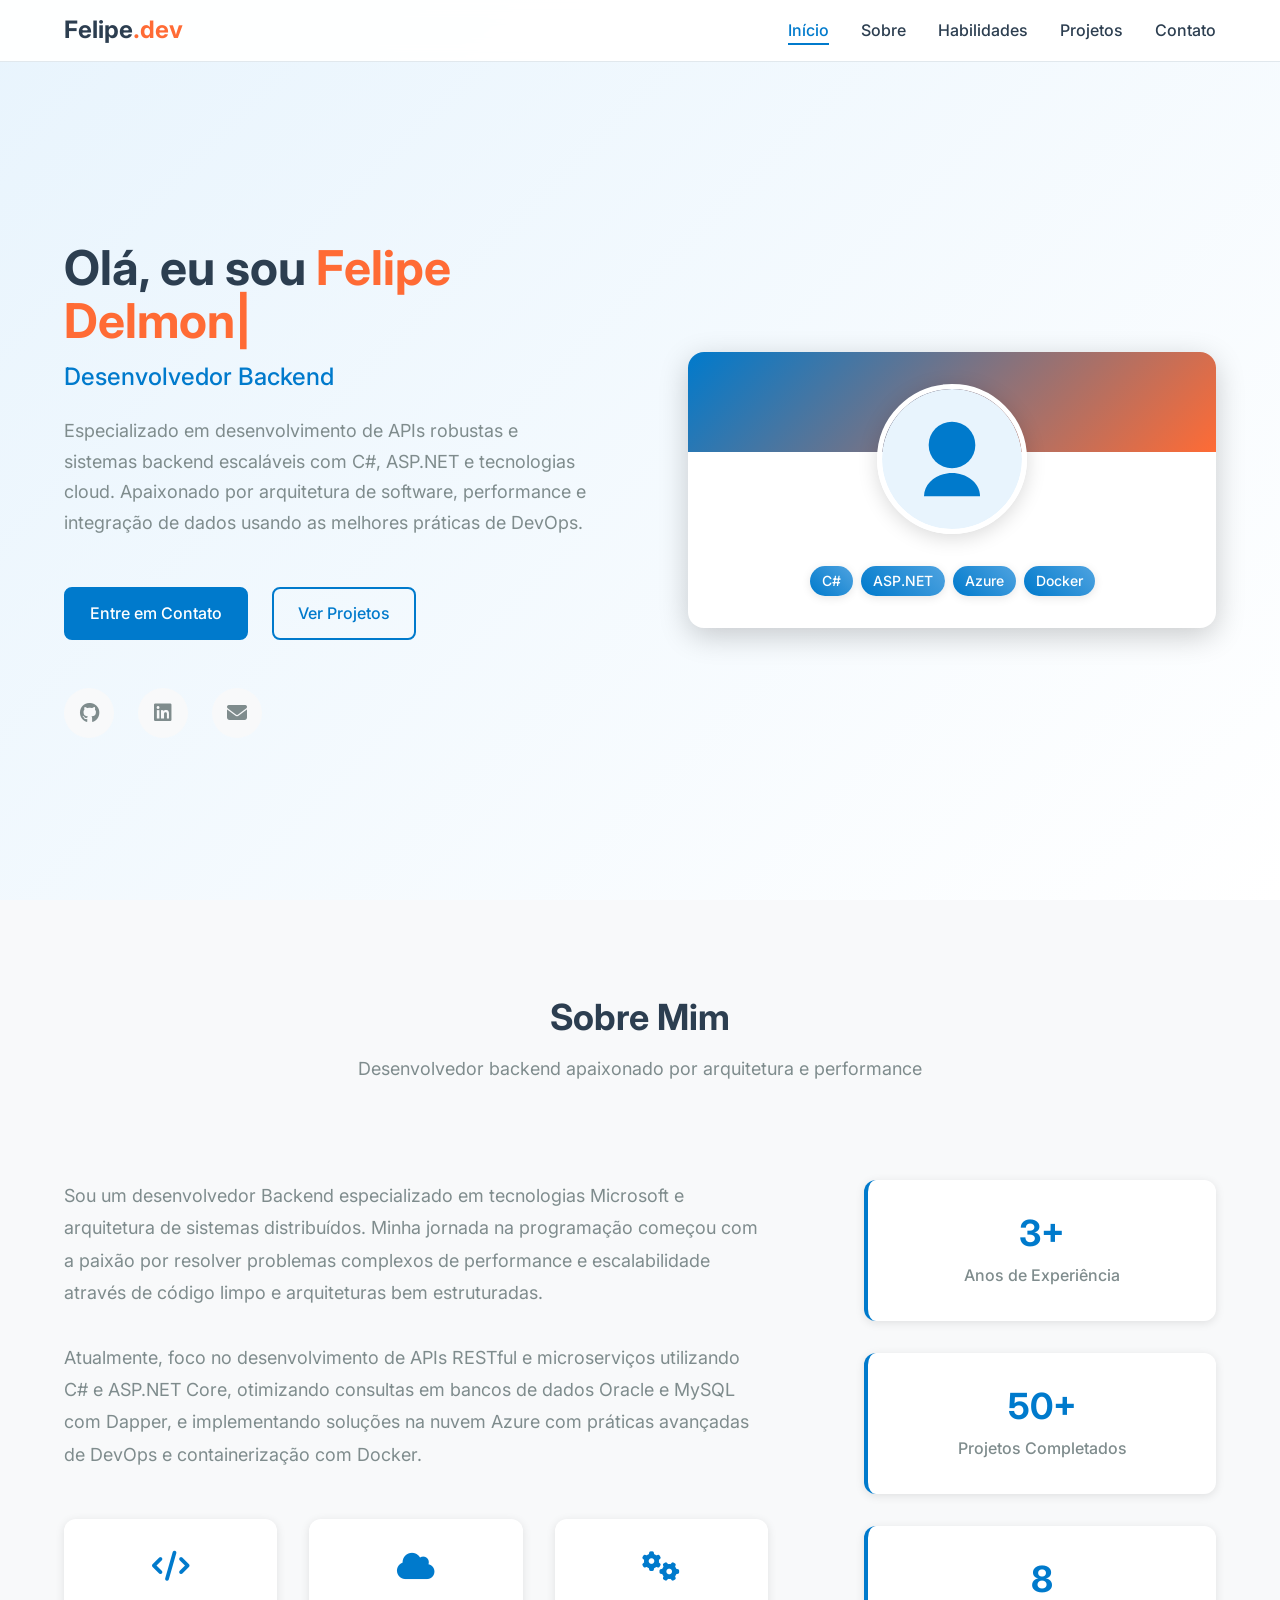
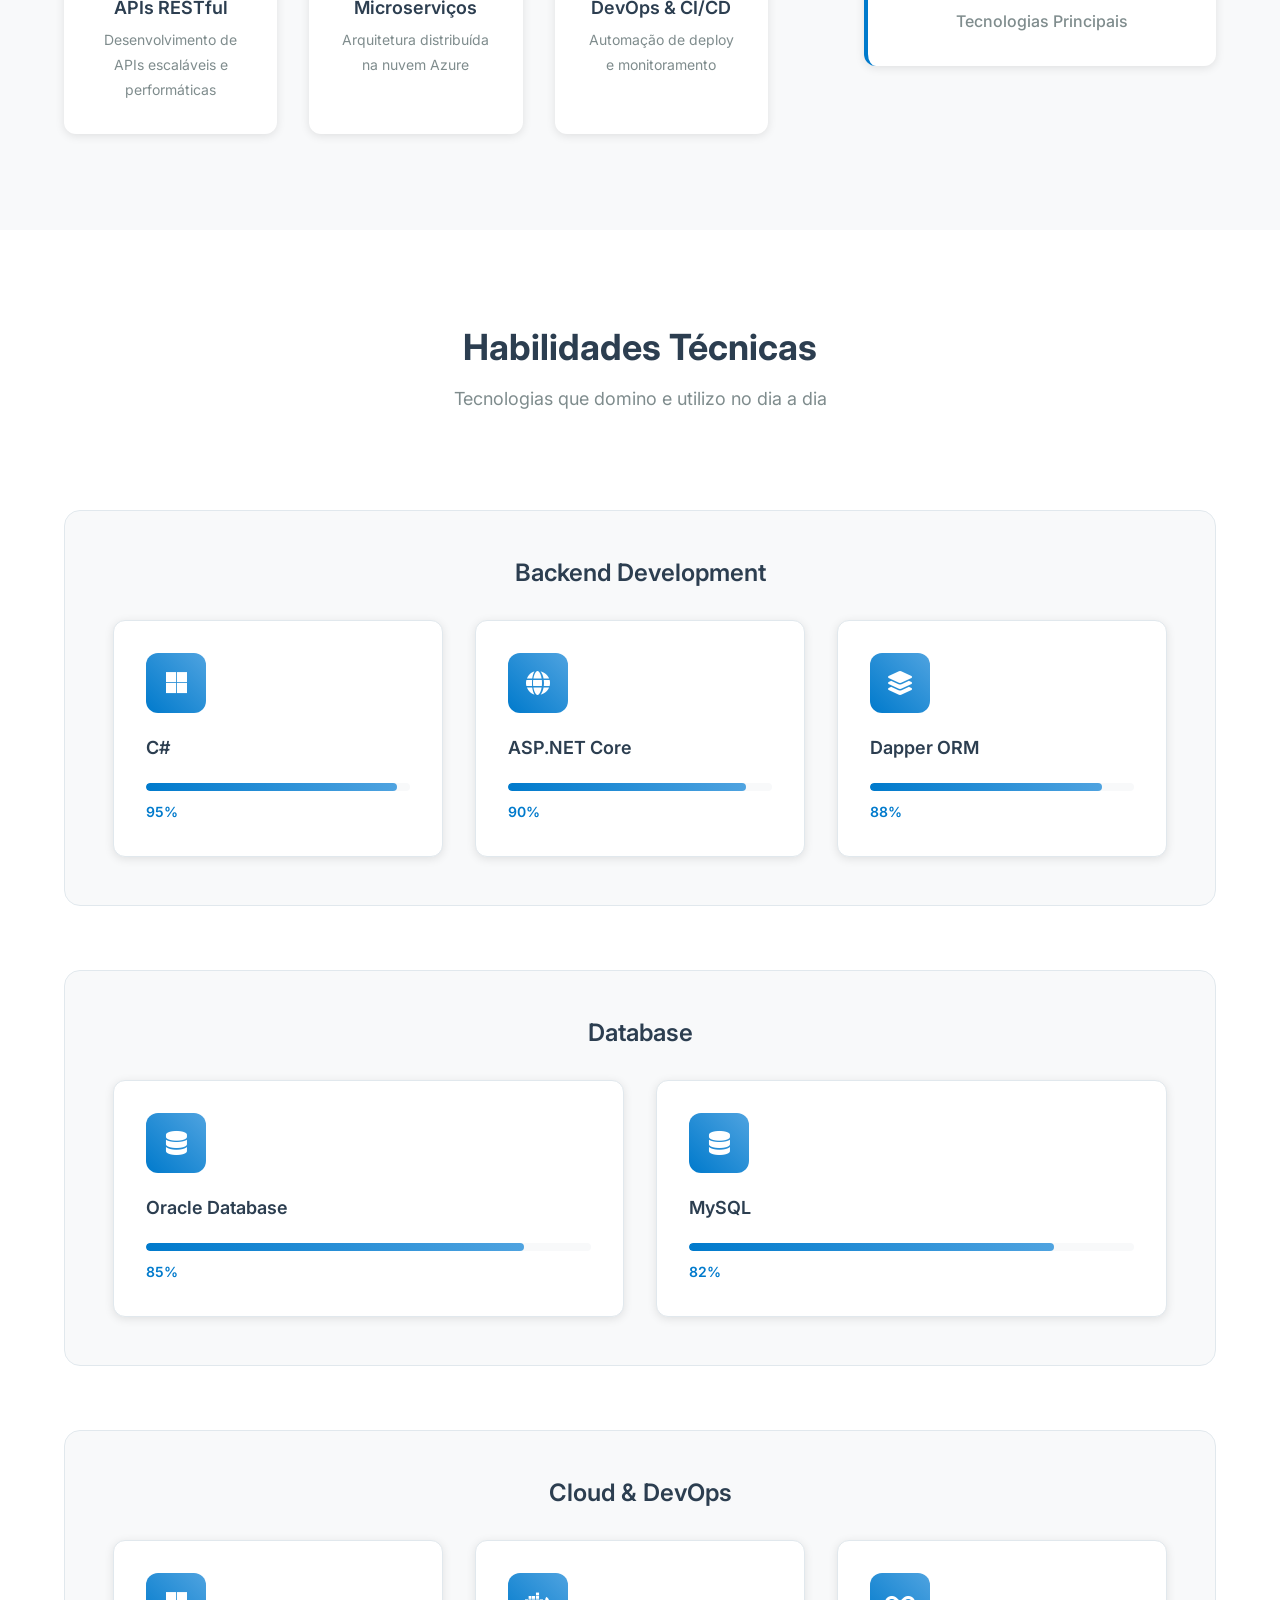
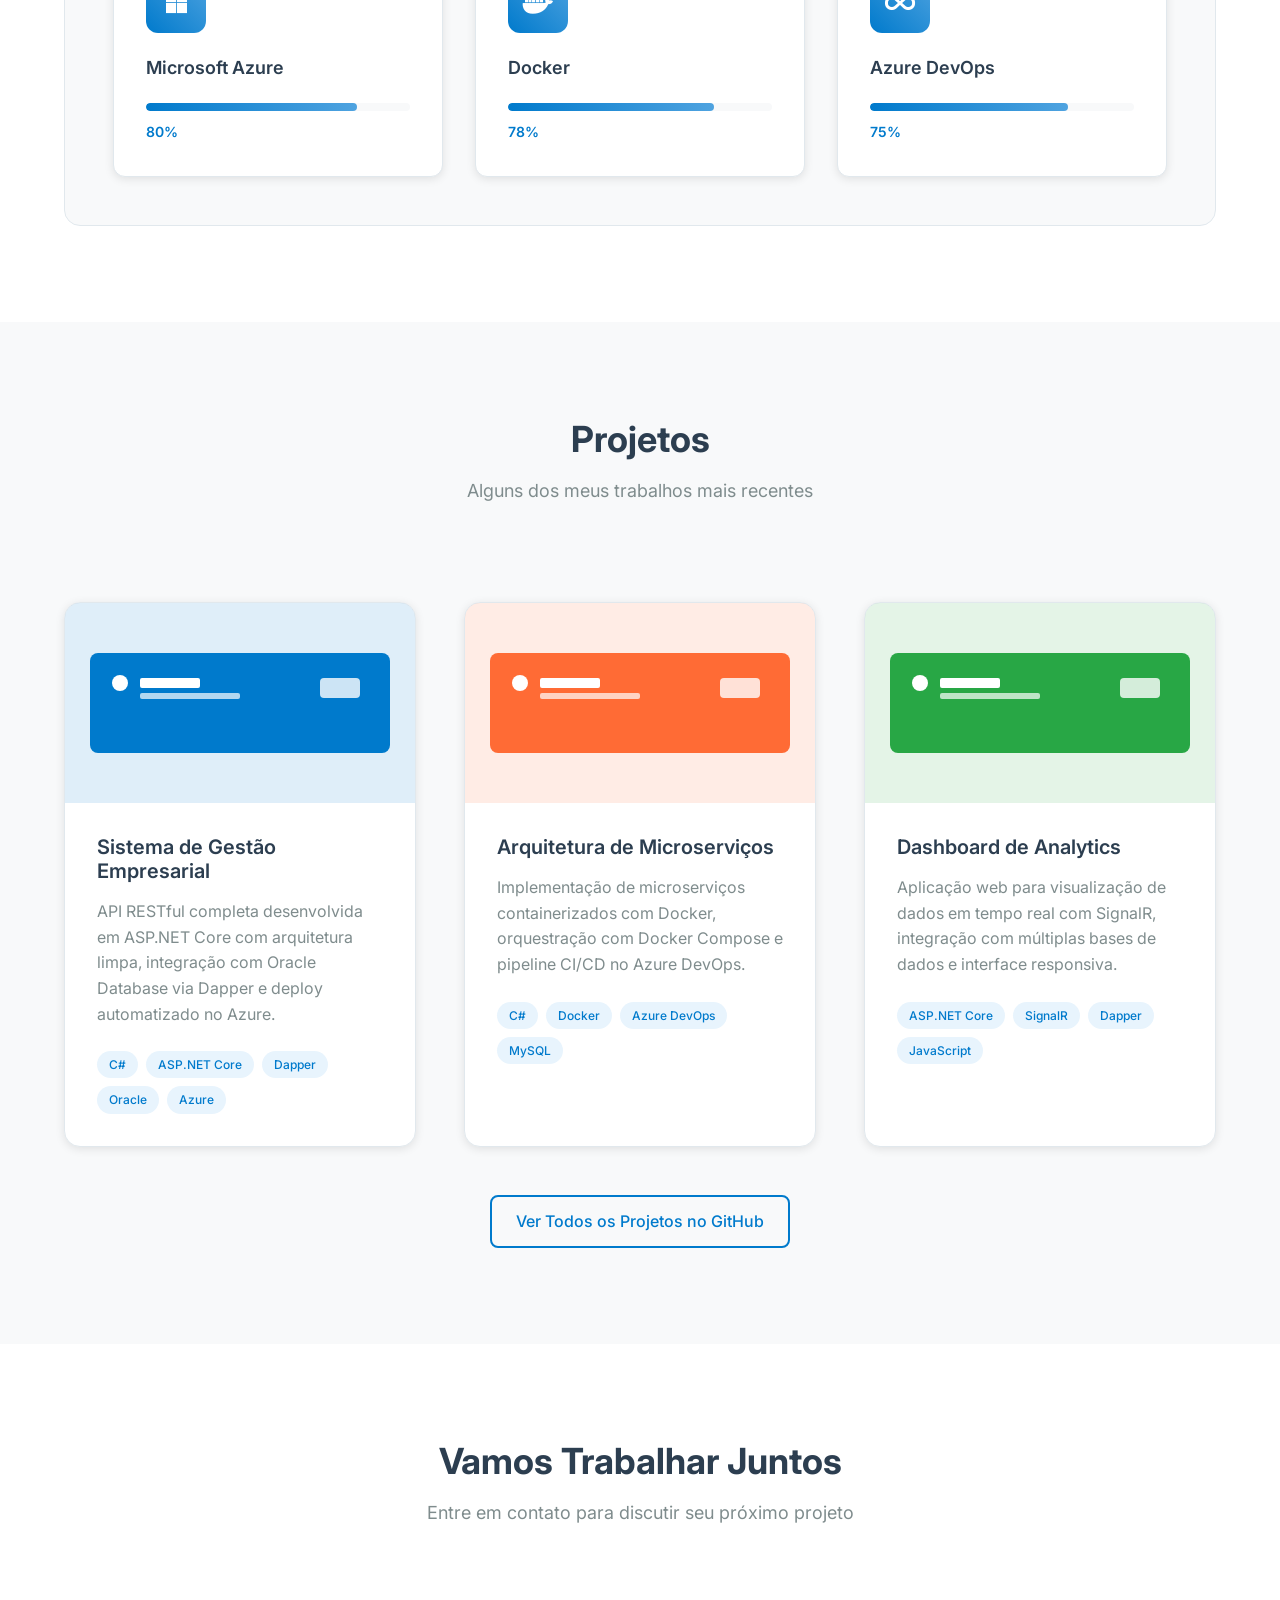
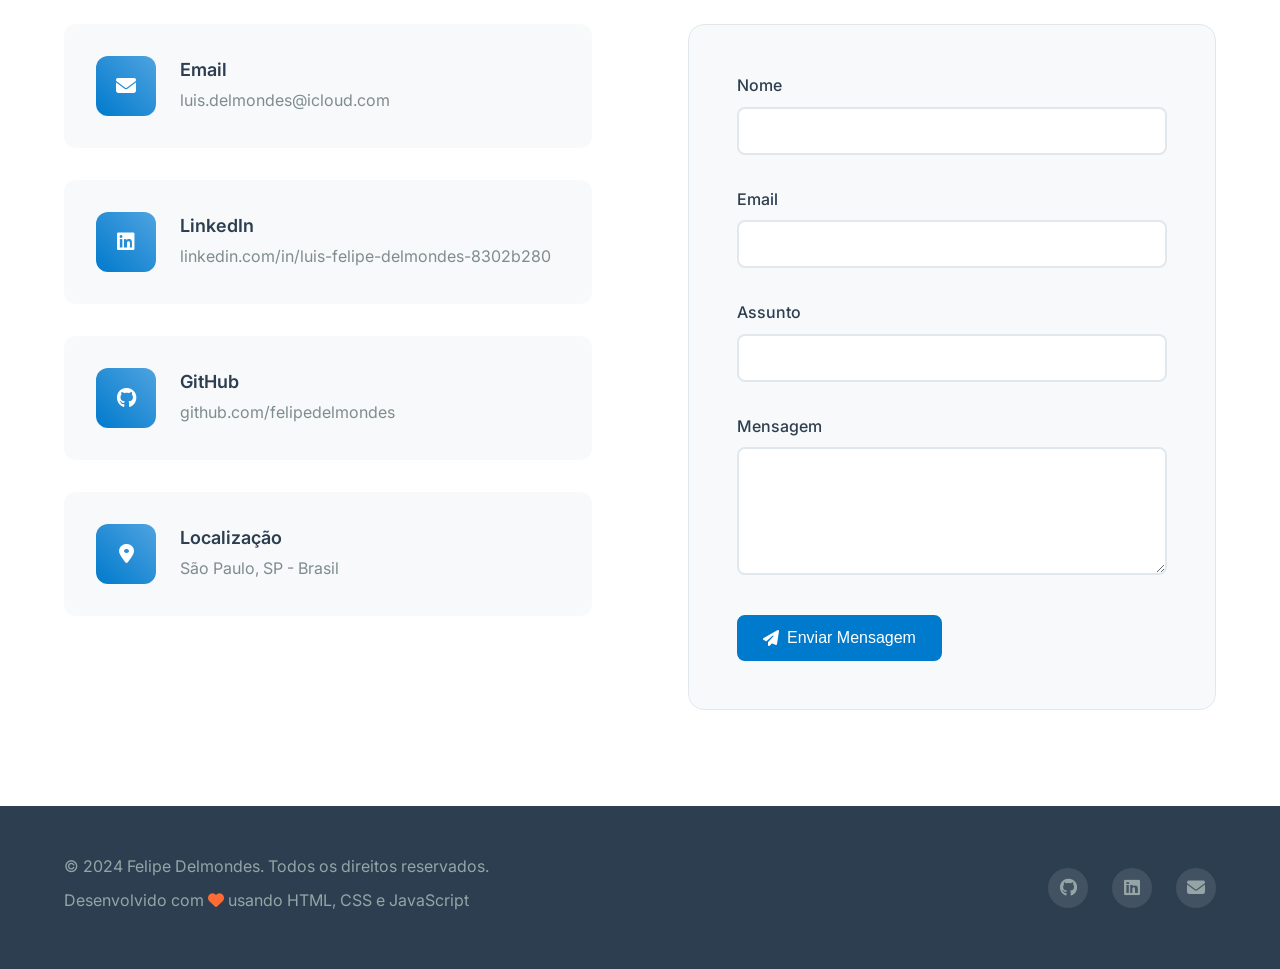
==== commit f2ec938d: "fix: Força novo deploy do GitHub Pages - Corrige título da página - Força rebuild para resolver prob" ====
--- a/index.html
+++ b/index.html
@@ -3,7 +3,7 @@
 <head>
     <meta charset="UTF-8">
     <meta name="viewport" content="width=device-width, initial-scale=1.0">
-    <title>Felipe Delmondes - Desenvolvedor Back End</title>
+    <title>Felipe Delmondes - Desenvolvedor Backend</title>
     <meta name="description" content="Portfólio de Felipe Delmondes - Desenvolvedor Backend especializado em C#, ASP.NET, Azure e DevOps">
     
     <!-- Favicon -->
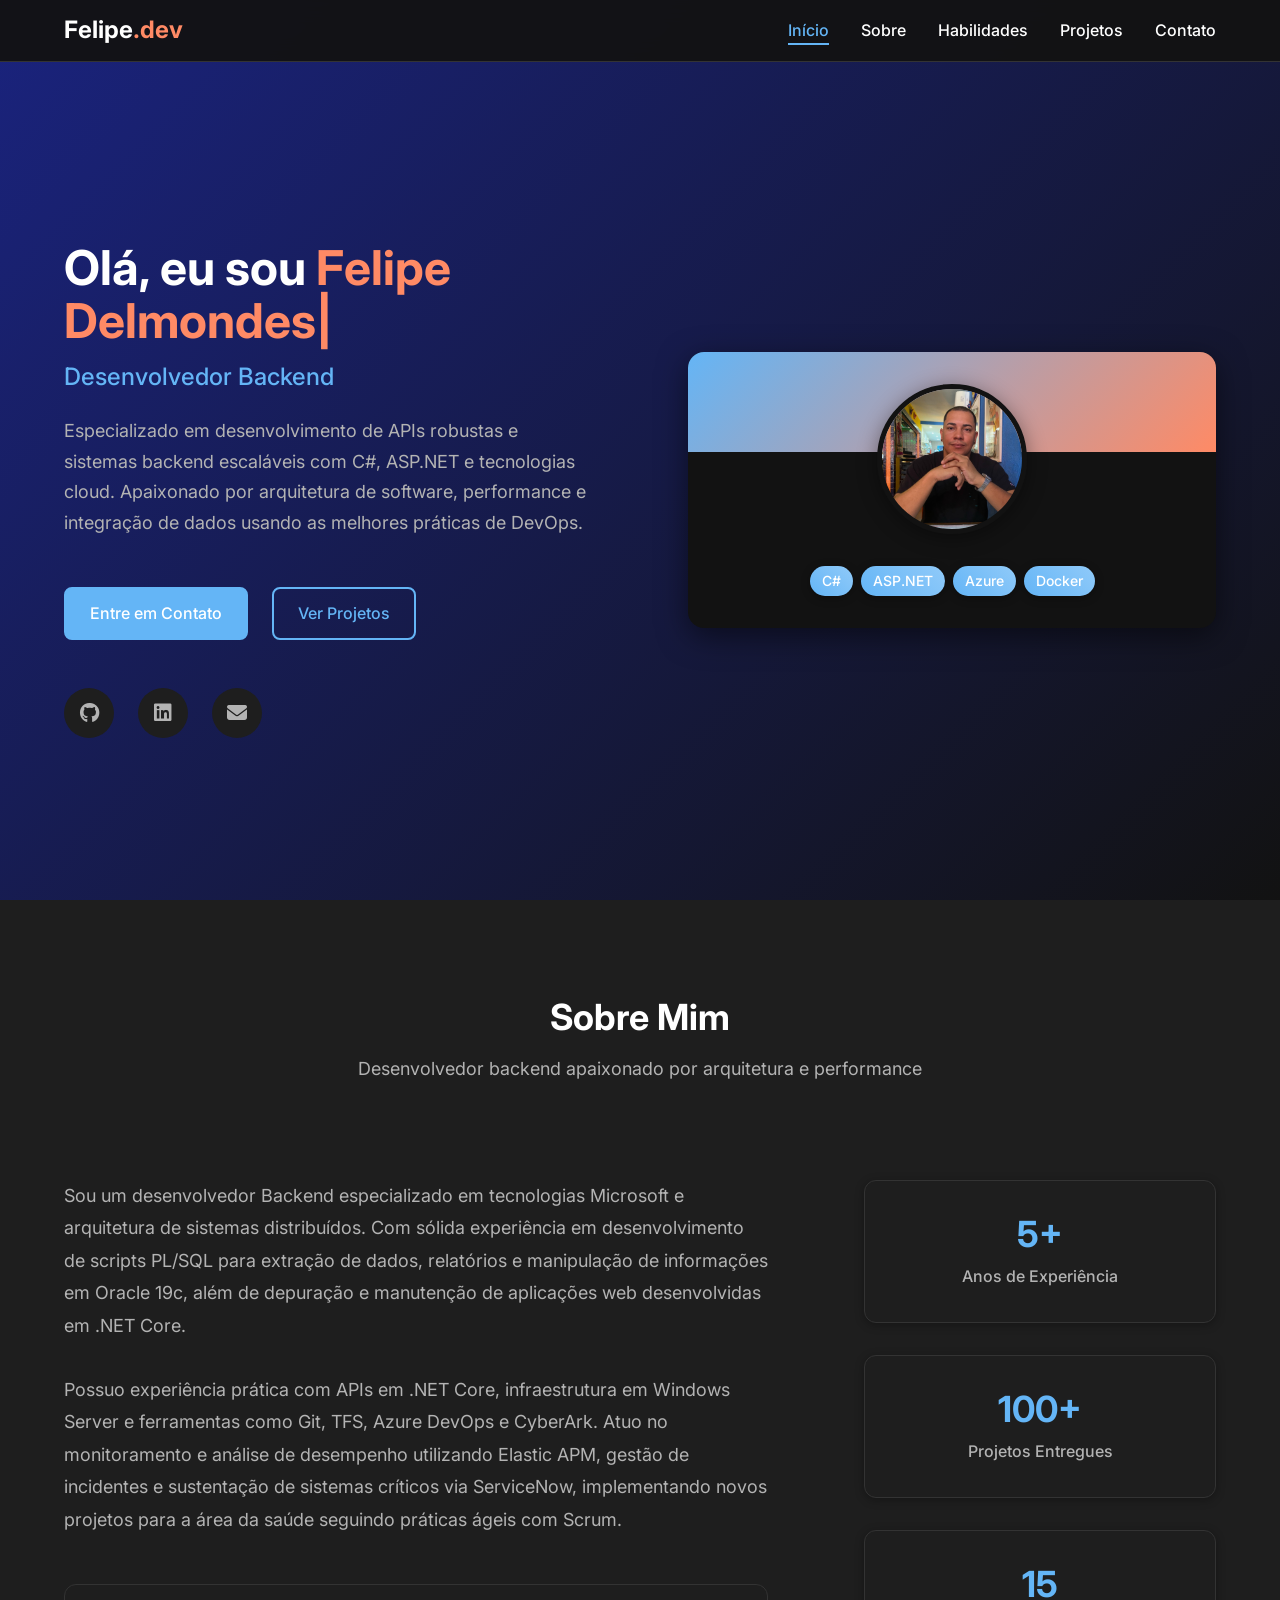
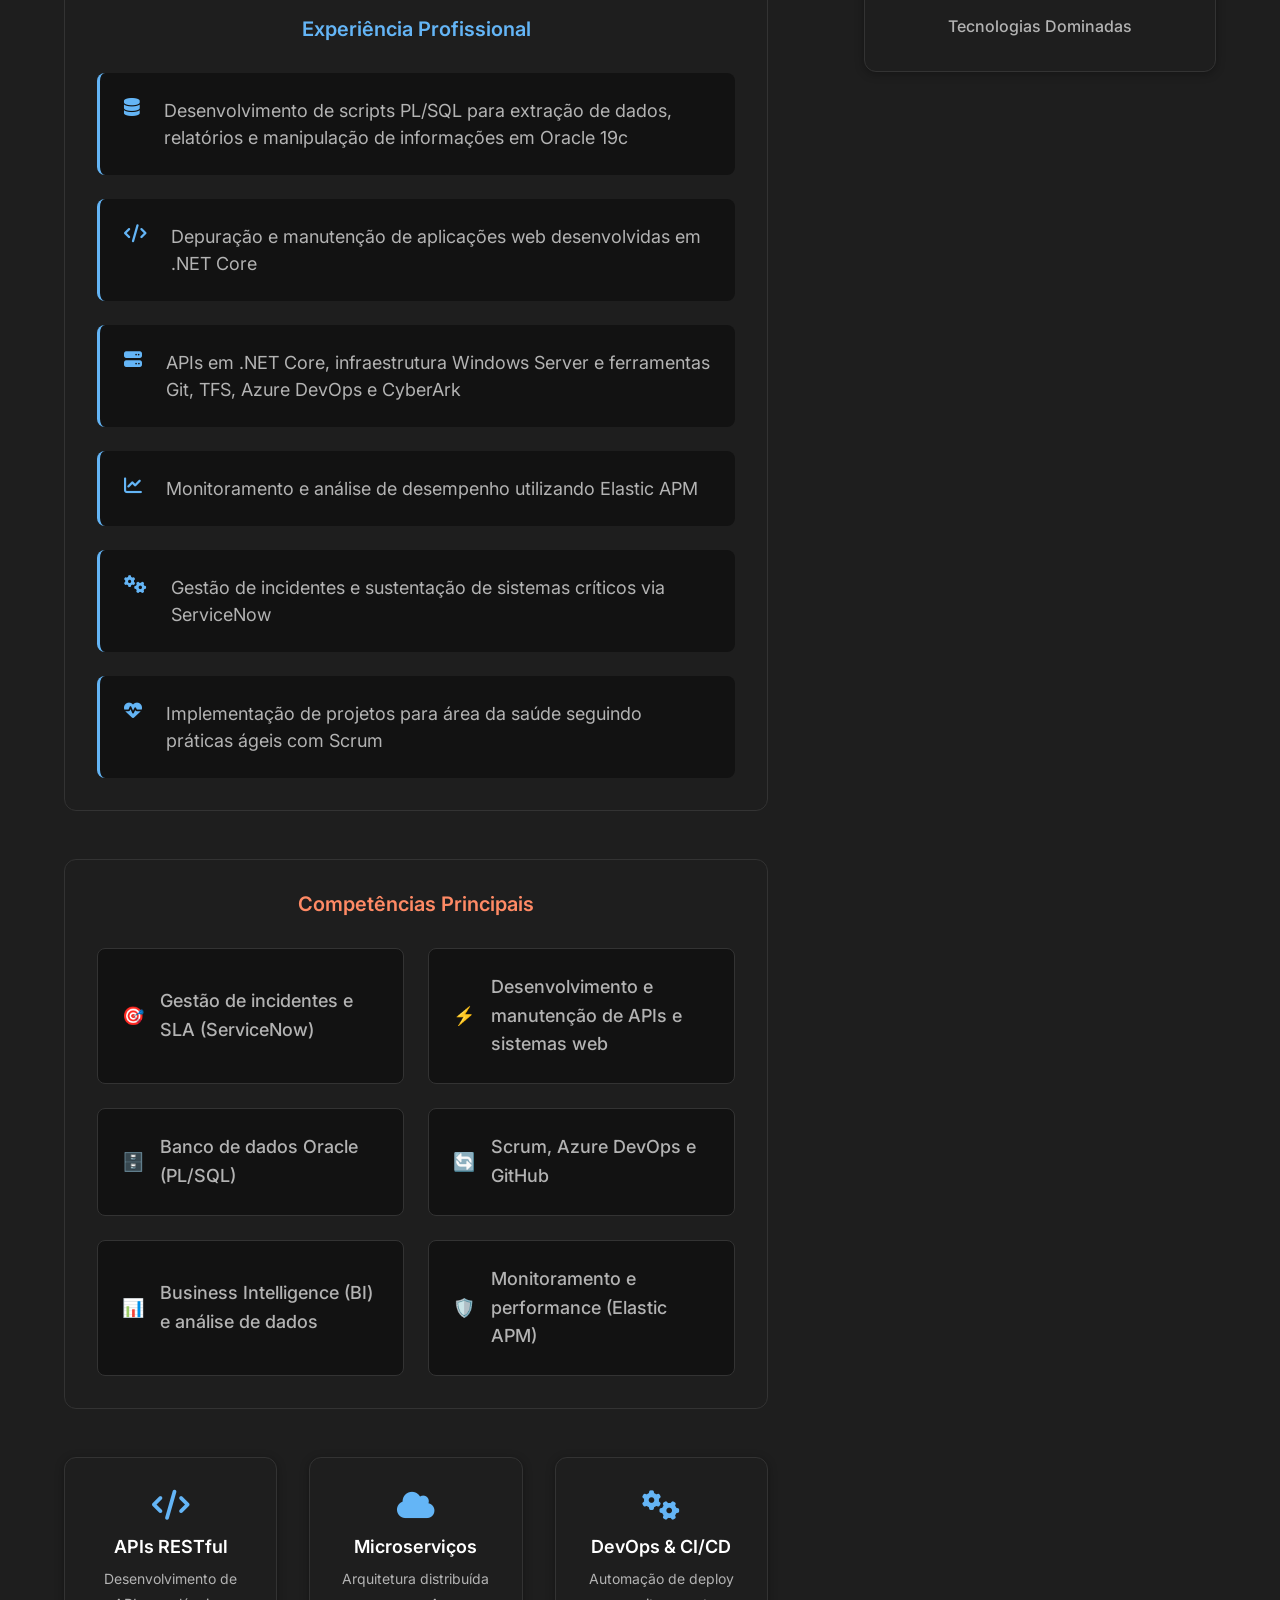
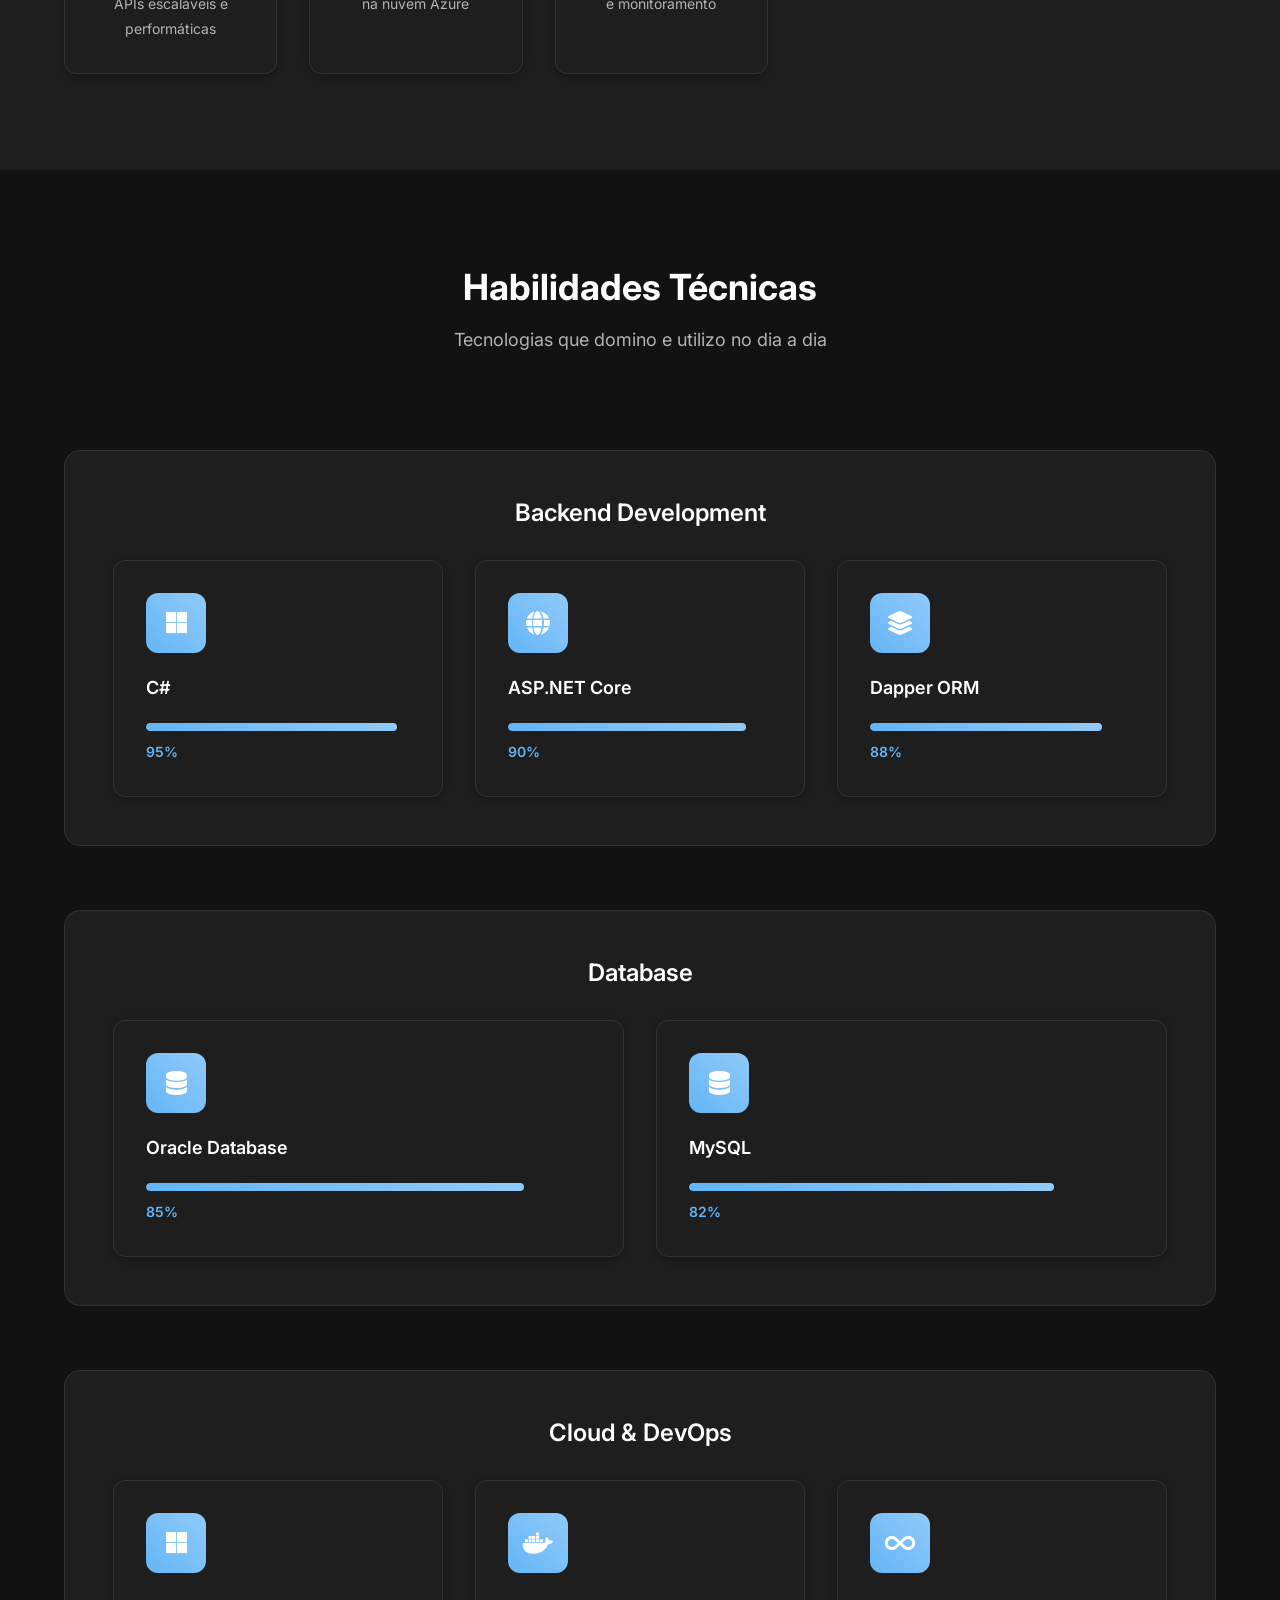
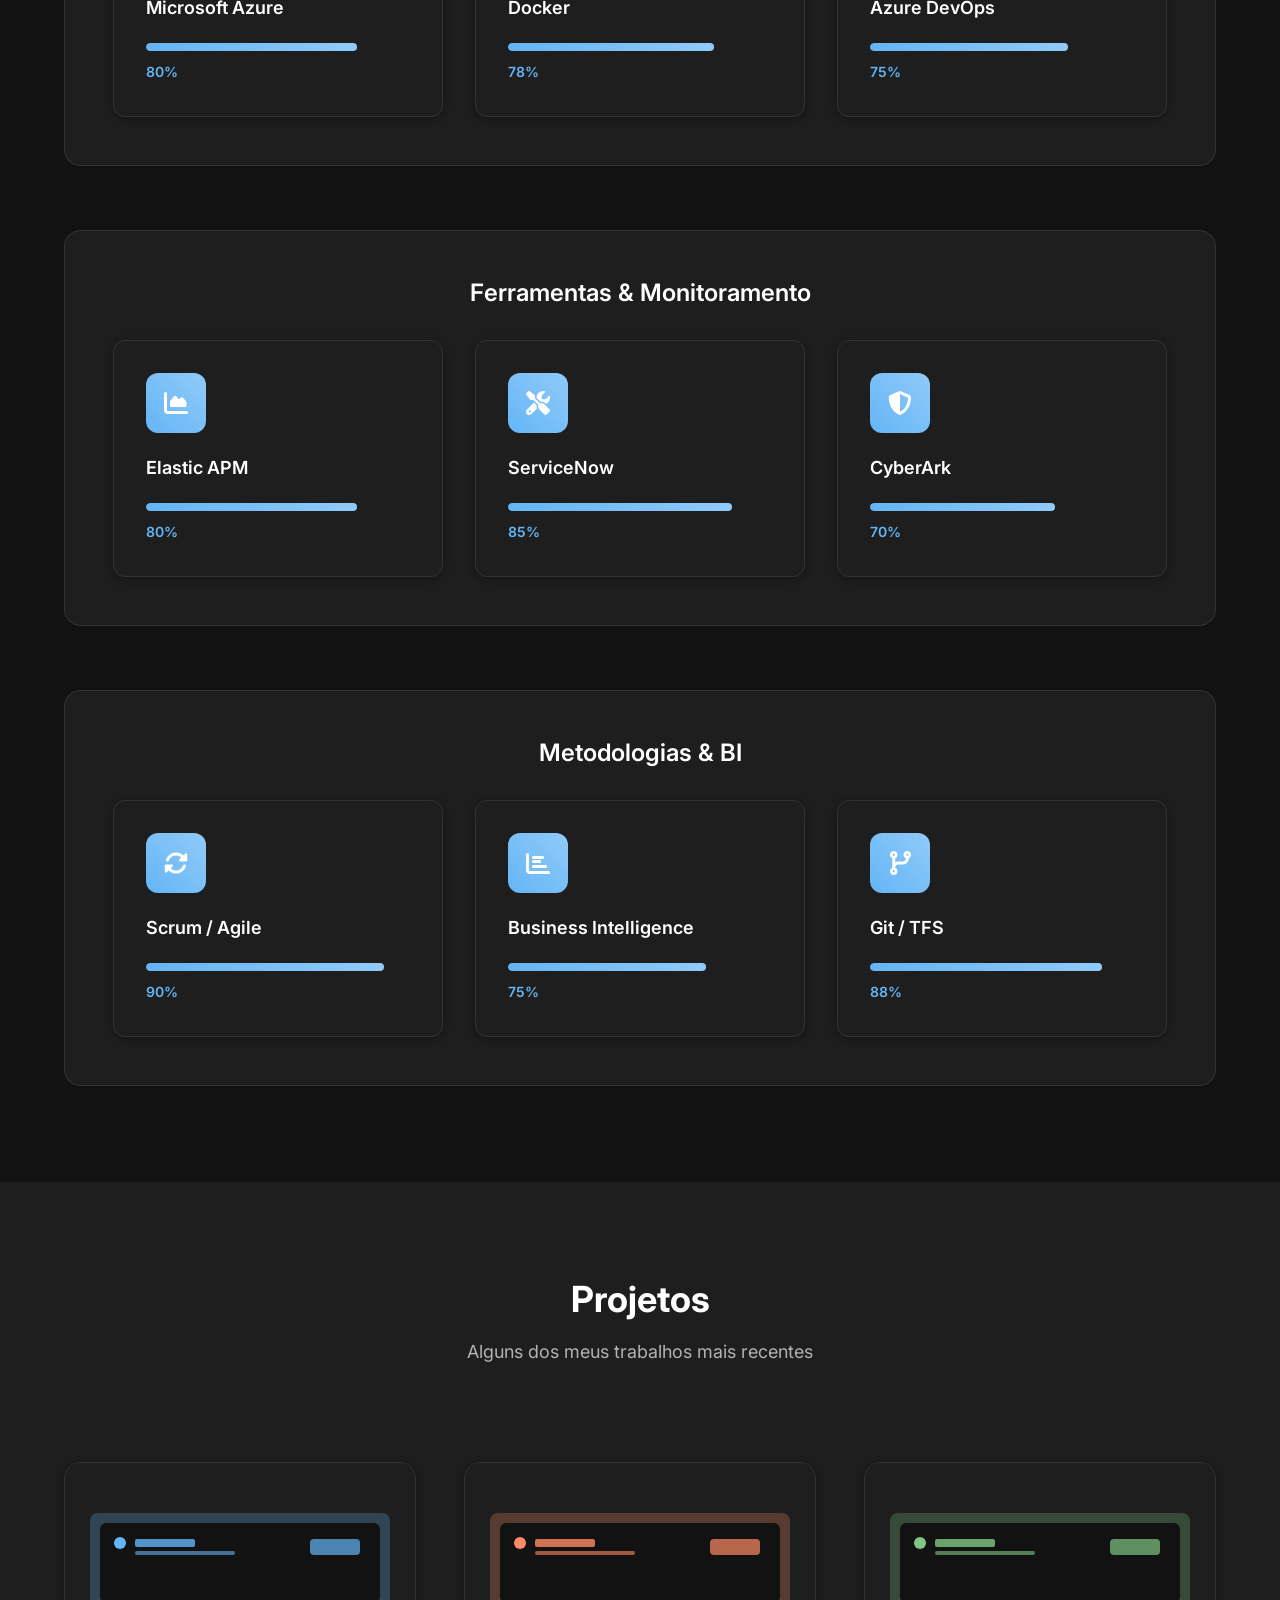
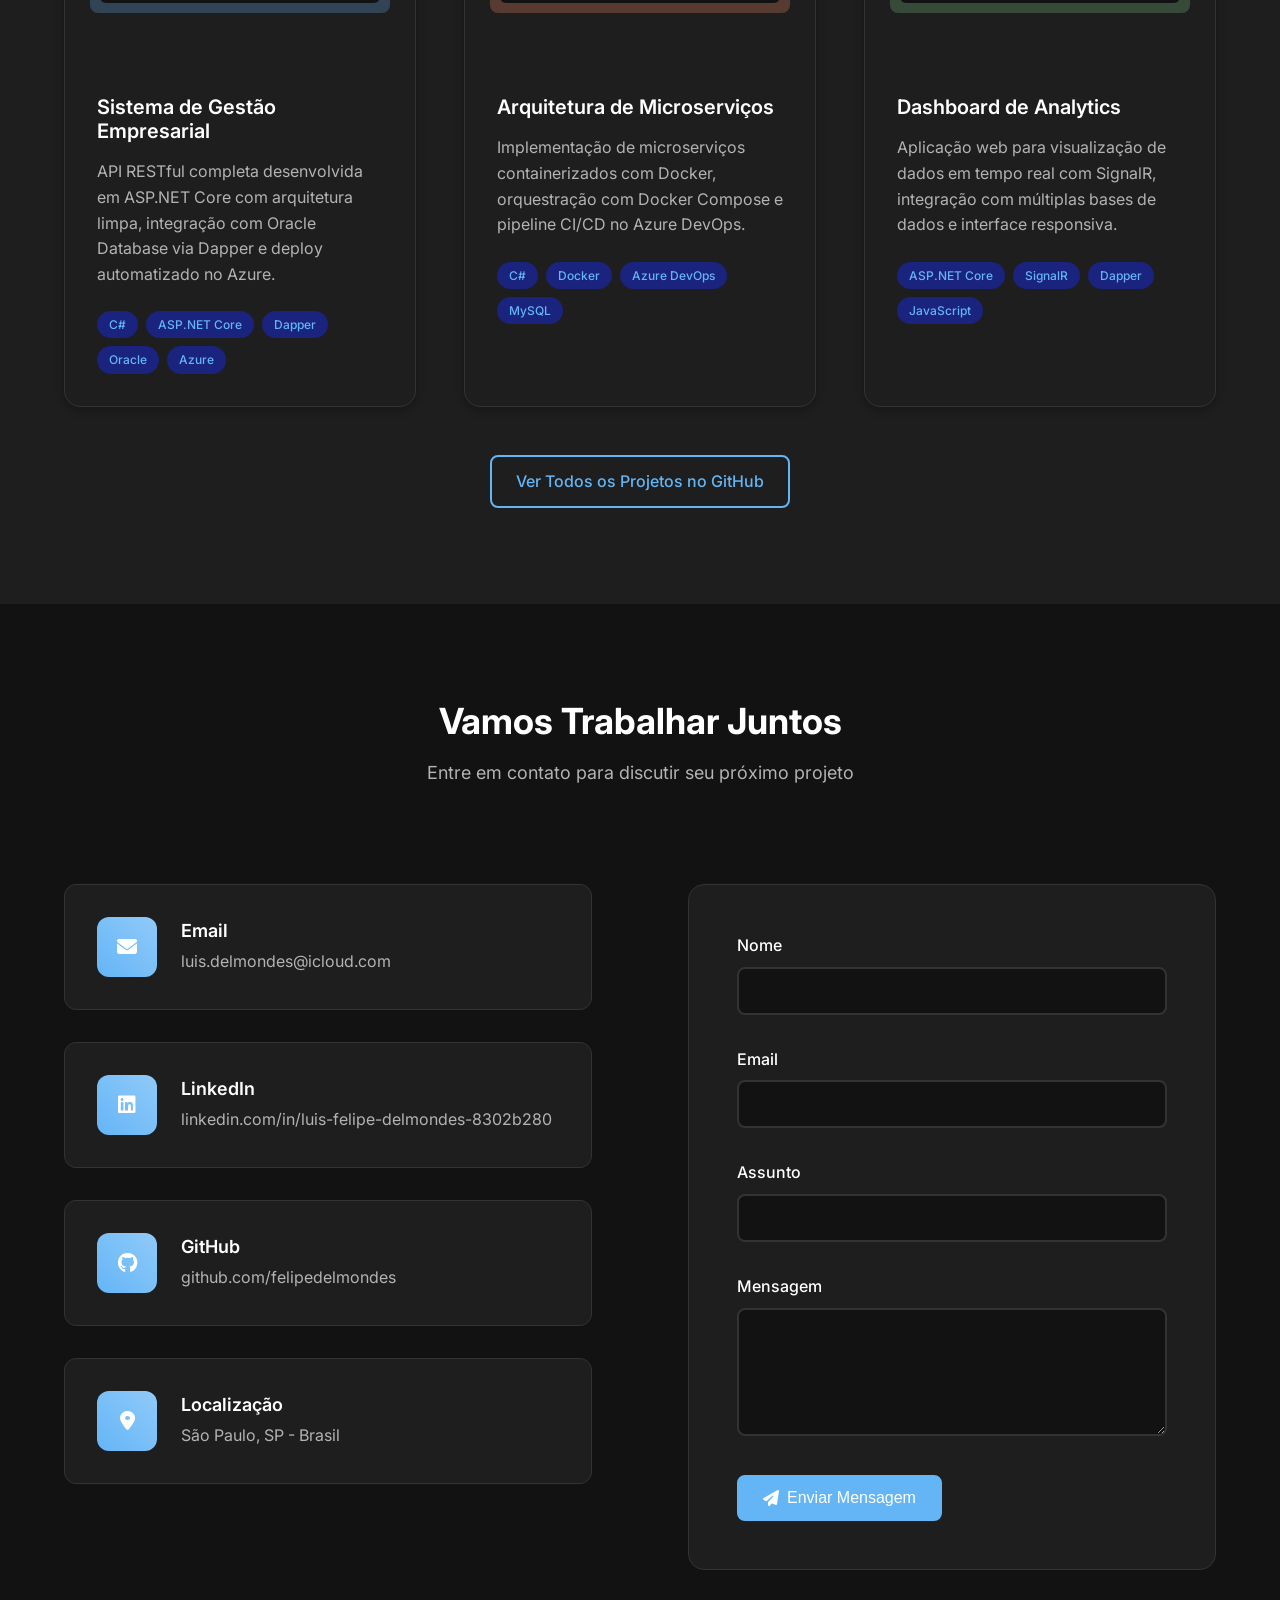
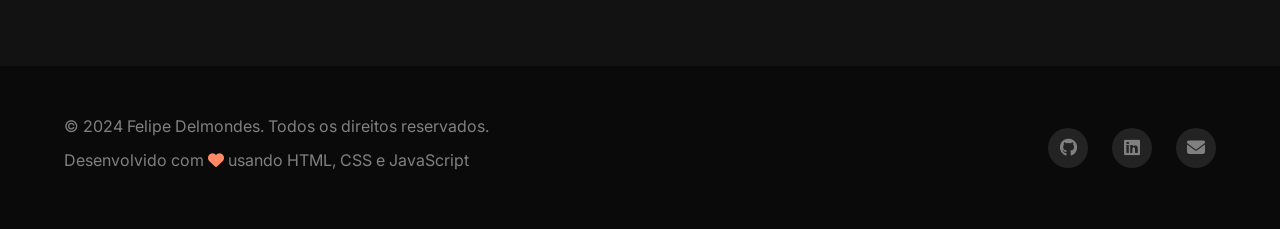
==== commit 75e17f6b: "fix: Remove mudança de cor do header no scroll - Remove classe 'scrolled' que alterava cor do header" ====
--- a/index.html
+++ b/index.html
@@ -111,14 +111,75 @@
                     <div class="about-text">
                         <p>
                             Sou um desenvolvedor Backend especializado em tecnologias Microsoft e arquitetura de sistemas distribuídos. 
-                            Minha jornada na programação começou com a paixão por resolver problemas complexos de performance e escalabilidade 
-                            através de código limpo e arquiteturas bem estruturadas.
+                            Com sólida experiência em desenvolvimento de scripts PL/SQL para extração de dados, relatórios e manipulação 
+                            de informações em Oracle 19c, além de depuração e manutenção de aplicações web desenvolvidas em .NET Core.
                         </p>
                         <p>
-                            Atualmente, foco no desenvolvimento de APIs RESTful e microserviços utilizando C# e ASP.NET Core, 
-                            otimizando consultas em bancos de dados Oracle e MySQL com Dapper, e implementando soluções na nuvem Azure 
-                            com práticas avançadas de DevOps e containerização com Docker.
+                            Possuo experiência prática com APIs em .NET Core, infraestrutura em Windows Server e ferramentas como 
+                            Git, TFS, Azure DevOps e CyberArk. Atuo no monitoramento e análise de desempenho utilizando Elastic APM, 
+                            gestão de incidentes e sustentação de sistemas críticos via ServiceNow, implementando novos projetos 
+                            para a área da saúde seguindo práticas ágeis com Scrum.
                         </p>
+                        
+                        <div class="experience-highlights">
+                            <h3>Experiência Profissional</h3>
+                            <div class="experience-list">
+                                <div class="experience-item">
+                                    <i class="fas fa-database"></i>
+                                    <p>Desenvolvimento de scripts PL/SQL para extração de dados, relatórios e manipulação de informações em Oracle 19c</p>
+                                </div>
+                                <div class="experience-item">
+                                    <i class="fas fa-code"></i>
+                                    <p>Depuração e manutenção de aplicações web desenvolvidas em .NET Core</p>
+                                </div>
+                                <div class="experience-item">
+                                    <i class="fas fa-server"></i>
+                                    <p>APIs em .NET Core, infraestrutura Windows Server e ferramentas Git, TFS, Azure DevOps e CyberArk</p>
+                                </div>
+                                <div class="experience-item">
+                                    <i class="fas fa-chart-line"></i>
+                                    <p>Monitoramento e análise de desempenho utilizando Elastic APM</p>
+                                </div>
+                                <div class="experience-item">
+                                    <i class="fas fa-cogs"></i>
+                                    <p>Gestão de incidentes e sustentação de sistemas críticos via ServiceNow</p>
+                                </div>
+                                <div class="experience-item">
+                                    <i class="fas fa-heart-pulse"></i>
+                                    <p>Implementação de projetos para área da saúde seguindo práticas ágeis com Scrum</p>
+                                </div>
+                            </div>
+                        </div>
+
+                        <div class="competencies">
+                            <h3>Competências Principais</h3>
+                            <div class="competencies-grid">
+                                <div class="competency-item">
+                                    <span class="competency-icon">🎯</span>
+                                    <span>Gestão de incidentes e SLA (ServiceNow)</span>
+                                </div>
+                                <div class="competency-item">
+                                    <span class="competency-icon">⚡</span>
+                                    <span>Desenvolvimento e manutenção de APIs e sistemas web</span>
+                                </div>
+                                <div class="competency-item">
+                                    <span class="competency-icon">🗄️</span>
+                                    <span>Banco de dados Oracle (PL/SQL)</span>
+                                </div>
+                                <div class="competency-item">
+                                    <span class="competency-icon">🔄</span>
+                                    <span>Scrum, Azure DevOps e GitHub</span>
+                                </div>
+                                <div class="competency-item">
+                                    <span class="competency-icon">📊</span>
+                                    <span>Business Intelligence (BI) e análise de dados</span>
+                                </div>
+                                <div class="competency-item">
+                                    <span class="competency-icon">🛡️</span>
+                                    <span>Monitoramento e performance (Elastic APM)</span>
+                                </div>
+                            </div>
+                        </div>
                         <div class="about-highlights">
                             <div class="highlight-item">
                                 <i class="fas fa-code"></i>
@@ -139,16 +200,16 @@
                     </div>
                     <div class="about-stats">
                         <div class="stat-item">
-                            <h3>3+</h3>
+                            <h3>5+</h3>
                             <p>Anos de Experiência</p>
                         </div>
                         <div class="stat-item">
-                            <h3>50+</h3>
-                            <p>Projetos Completados</p>
+                            <h3>100+</h3>
+                            <p>Projetos Entregues</p>
                         </div>
                         <div class="stat-item">
-                            <h3>8</h3>
-                            <p>Tecnologias Principais</p>
+                            <h3>15</h3>
+                            <p>Tecnologias Dominadas</p>
                         </div>
                     </div>
                 </div>
@@ -257,6 +318,78 @@
                                     <div class="skill-progress" style="width: 75%"></div>
                                 </div>
                                 <span class="skill-percentage">75%</span>
+                            </div>
+                        </div>
+                    </div>
+
+                    <div class="skills-category">
+                        <h3 class="category-title">Ferramentas & Monitoramento</h3>
+                        <div class="skills-grid">
+                            <div class="skill-item">
+                                <div class="skill-icon">
+                                    <i class="fas fa-chart-area"></i>
+                                </div>
+                                <h4>Elastic APM</h4>
+                                <div class="skill-level">
+                                    <div class="skill-progress" style="width: 80%"></div>
+                                </div>
+                                <span class="skill-percentage">80%</span>
+                            </div>
+                            <div class="skill-item">
+                                <div class="skill-icon">
+                                    <i class="fas fa-tools"></i>
+                                </div>
+                                <h4>ServiceNow</h4>
+                                <div class="skill-level">
+                                    <div class="skill-progress" style="width: 85%"></div>
+                                </div>
+                                <span class="skill-percentage">85%</span>
+                            </div>
+                            <div class="skill-item">
+                                <div class="skill-icon">
+                                    <i class="fas fa-shield-alt"></i>
+                                </div>
+                                <h4>CyberArk</h4>
+                                <div class="skill-level">
+                                    <div class="skill-progress" style="width: 70%"></div>
+                                </div>
+                                <span class="skill-percentage">70%</span>
+                            </div>
+                        </div>
+                    </div>
+
+                    <div class="skills-category">
+                        <h3 class="category-title">Metodologias & BI</h3>
+                        <div class="skills-grid">
+                            <div class="skill-item">
+                                <div class="skill-icon">
+                                    <i class="fas fa-sync-alt"></i>
+                                </div>
+                                <h4>Scrum / Agile</h4>
+                                <div class="skill-level">
+                                    <div class="skill-progress" style="width: 90%"></div>
+                                </div>
+                                <span class="skill-percentage">90%</span>
+                            </div>
+                            <div class="skill-item">
+                                <div class="skill-icon">
+                                    <i class="fas fa-chart-bar"></i>
+                                </div>
+                                <h4>Business Intelligence</h4>
+                                <div class="skill-level">
+                                    <div class="skill-progress" style="width: 75%"></div>
+                                </div>
+                                <span class="skill-percentage">75%</span>
+                            </div>
+                            <div class="skill-item">
+                                <div class="skill-icon">
+                                    <i class="fas fa-code-branch"></i>
+                                </div>
+                                <h4>Git / TFS</h4>
+                                <div class="skill-level">
+                                    <div class="skill-progress" style="width: 88%"></div>
+                                </div>
+                                <span class="skill-percentage">88%</span>
                             </div>
                         </div>
                     </div>
--- a/css/style.css
+++ b/css/style.css
@@ -6,27 +6,27 @@
 }
 
 :root {
-    /* Colors */
-    --primary-color: #007ACC;
-    --primary-light: #4FA3E0;
-    --primary-dark: #005A8C;
-    --accent-color: #FF6B35;
-    --accent-light: #FF8A65;
+    /* Colors - Dark Theme */
+    --primary-color: #64B5F6;
+    --primary-light: #90CAF9;
+    --primary-dark: #42A5F5;
+    --accent-color: #FF8A65;
+    --accent-light: #FFAB91;
     
-    --text-primary: #2C3E50;
-    --text-secondary: #7F8C8D;
+    --text-primary: #FFFFFF;
+    --text-secondary: #B3B3B3;
     --text-light: #FFFFFF;
-    --text-muted: #95A5A6;
+    --text-muted: #808080;
     
-    --bg-primary: #FFFFFF;
-    --bg-secondary: #F8F9FA;
-    --bg-dark: #2C3E50;
-    --bg-accent: #E8F4FD;
+    --bg-primary: #121212;
+    --bg-secondary: #1E1E1E;
+    --bg-dark: #0A0A0A;
+    --bg-accent: #1A237E;
     
-    --border-color: #E1E8ED;
-    --shadow-light: 0 2px 10px rgba(0, 0, 0, 0.1);
-    --shadow-medium: 0 4px 20px rgba(0, 0, 0, 0.15);
-    --shadow-heavy: 0 8px 30px rgba(0, 0, 0, 0.2);
+    --border-color: #333333;
+    --shadow-light: 0 2px 10px rgba(0, 0, 0, 0.3);
+    --shadow-medium: 0 4px 20px rgba(0, 0, 0, 0.4);
+    --shadow-heavy: 0 8px 30px rgba(0, 0, 0, 0.5);
     
     /* Typography */
     --font-primary: 'Inter', -apple-system, BlinkMacSystemFont, 'Segoe UI', sans-serif;
@@ -159,7 +159,7 @@
     position: fixed;
     top: 0;
     width: 100%;
-    background: rgba(255, 255, 255, 0.95);
+    background: rgba(18, 18, 18, 0.95);
     backdrop-filter: blur(10px);
     border-bottom: 1px solid var(--border-color);
     z-index: var(--z-fixed);
@@ -1081,4 +1081,161 @@
 .mt-1 { margin-top: var(--spacing-xs); }
 .mt-2 { margin-top: var(--spacing-sm); }
 .mt-3 { margin-top: var(--spacing-md); }
-.mt-4 { margin-top: var(--spacing-lg); }+.mt-4 { margin-top: var(--spacing-lg); }
+
+/* ===== DARK THEME ENHANCEMENTS ===== */
+.header.scrolled {
+    background: rgba(10, 10, 10, 0.98);
+    box-shadow: 0 2px 20px rgba(0, 0, 0, 0.3);
+}
+
+.skill-item,
+.project-card,
+.contact-item,
+.contact-form,
+.about-stats .stat-item,
+.highlight-item {
+    background: var(--bg-secondary);
+    border: 1px solid var(--border-color);
+}
+
+.skill-item:hover,
+.project-card:hover,
+.contact-item:hover,
+.highlight-item:hover,
+.stat-item:hover {
+    background: #2A2A2A;
+    border-color: var(--primary-color);
+}
+
+/* Form inputs dark theme */
+.form-group input,
+.form-group textarea {
+    background: var(--bg-primary);
+    color: var(--text-primary);
+    border-color: var(--border-color);
+}
+
+.form-group input:focus,
+.form-group textarea:focus {
+    background: var(--bg-secondary);
+    border-color: var(--primary-color);
+    color: var(--text-primary);
+}
+
+/* Scrollbar dark theme */
+::-webkit-scrollbar {
+    width: 8px;
+}
+
+::-webkit-scrollbar-track {
+    background: var(--bg-secondary);
+}
+
+::-webkit-scrollbar-thumb {
+    background: var(--primary-color);
+    border-radius: 4px;
+}
+
+::-webkit-scrollbar-thumb:hover {
+    background: var(--primary-light);
+}
+
+/* ===== EXPERIENCE & COMPETENCIES SECTIONS ===== */
+.experience-highlights {
+    margin-top: var(--spacing-xl);
+    padding: var(--spacing-lg);
+    background: var(--bg-secondary);
+    border-radius: var(--radius-lg);
+    border: 1px solid var(--border-color);
+}
+
+.experience-highlights h3 {
+    color: var(--primary-color);
+    margin-bottom: var(--spacing-lg);
+    font-size: var(--font-size-xl);
+    text-align: center;
+}
+
+.experience-list {
+    display: flex;
+    flex-direction: column;
+    gap: var(--spacing-md);
+}
+
+.experience-item {
+    display: flex;
+    align-items: flex-start;
+    gap: var(--spacing-md);
+    padding: var(--spacing-md);
+    background: var(--bg-primary);
+    border-radius: var(--radius-md);
+    border-left: 3px solid var(--primary-color);
+    transition: transform var(--transition-base);
+}
+
+.experience-item:hover {
+    transform: translateX(5px);
+    box-shadow: var(--shadow-light);
+}
+
+.experience-item i {
+    color: var(--primary-color);
+    font-size: var(--font-size-lg);
+    margin-top: 2px;
+    flex-shrink: 0;
+}
+
+.experience-item p {
+    margin: 0;
+    color: var(--text-secondary);
+    line-height: 1.5;
+}
+
+.competencies {
+    margin-top: var(--spacing-xl);
+    padding: var(--spacing-lg);
+    background: var(--bg-secondary);
+    border-radius: var(--radius-lg);
+    border: 1px solid var(--border-color);
+}
+
+.competencies h3 {
+    color: var(--accent-color);
+    margin-bottom: var(--spacing-lg);
+    font-size: var(--font-size-xl);
+    text-align: center;
+}
+
+.competencies-grid {
+    display: grid;
+    grid-template-columns: repeat(auto-fit, minmax(280px, 1fr));
+    gap: var(--spacing-md);
+}
+
+.competency-item {
+    display: flex;
+    align-items: center;
+    gap: var(--spacing-sm);
+    padding: var(--spacing-md);
+    background: var(--bg-primary);
+    border-radius: var(--radius-md);
+    border: 1px solid var(--border-color);
+    transition: all var(--transition-base);
+}
+
+.competency-item:hover {
+    border-color: var(--accent-color);
+    transform: translateY(-2px);
+    box-shadow: var(--shadow-light);
+}
+
+.competency-icon {
+    font-size: var(--font-size-lg);
+    flex-shrink: 0;
+}
+
+.competency-item span:last-child {
+    color: var(--text-secondary);
+    font-weight: 500;
+}
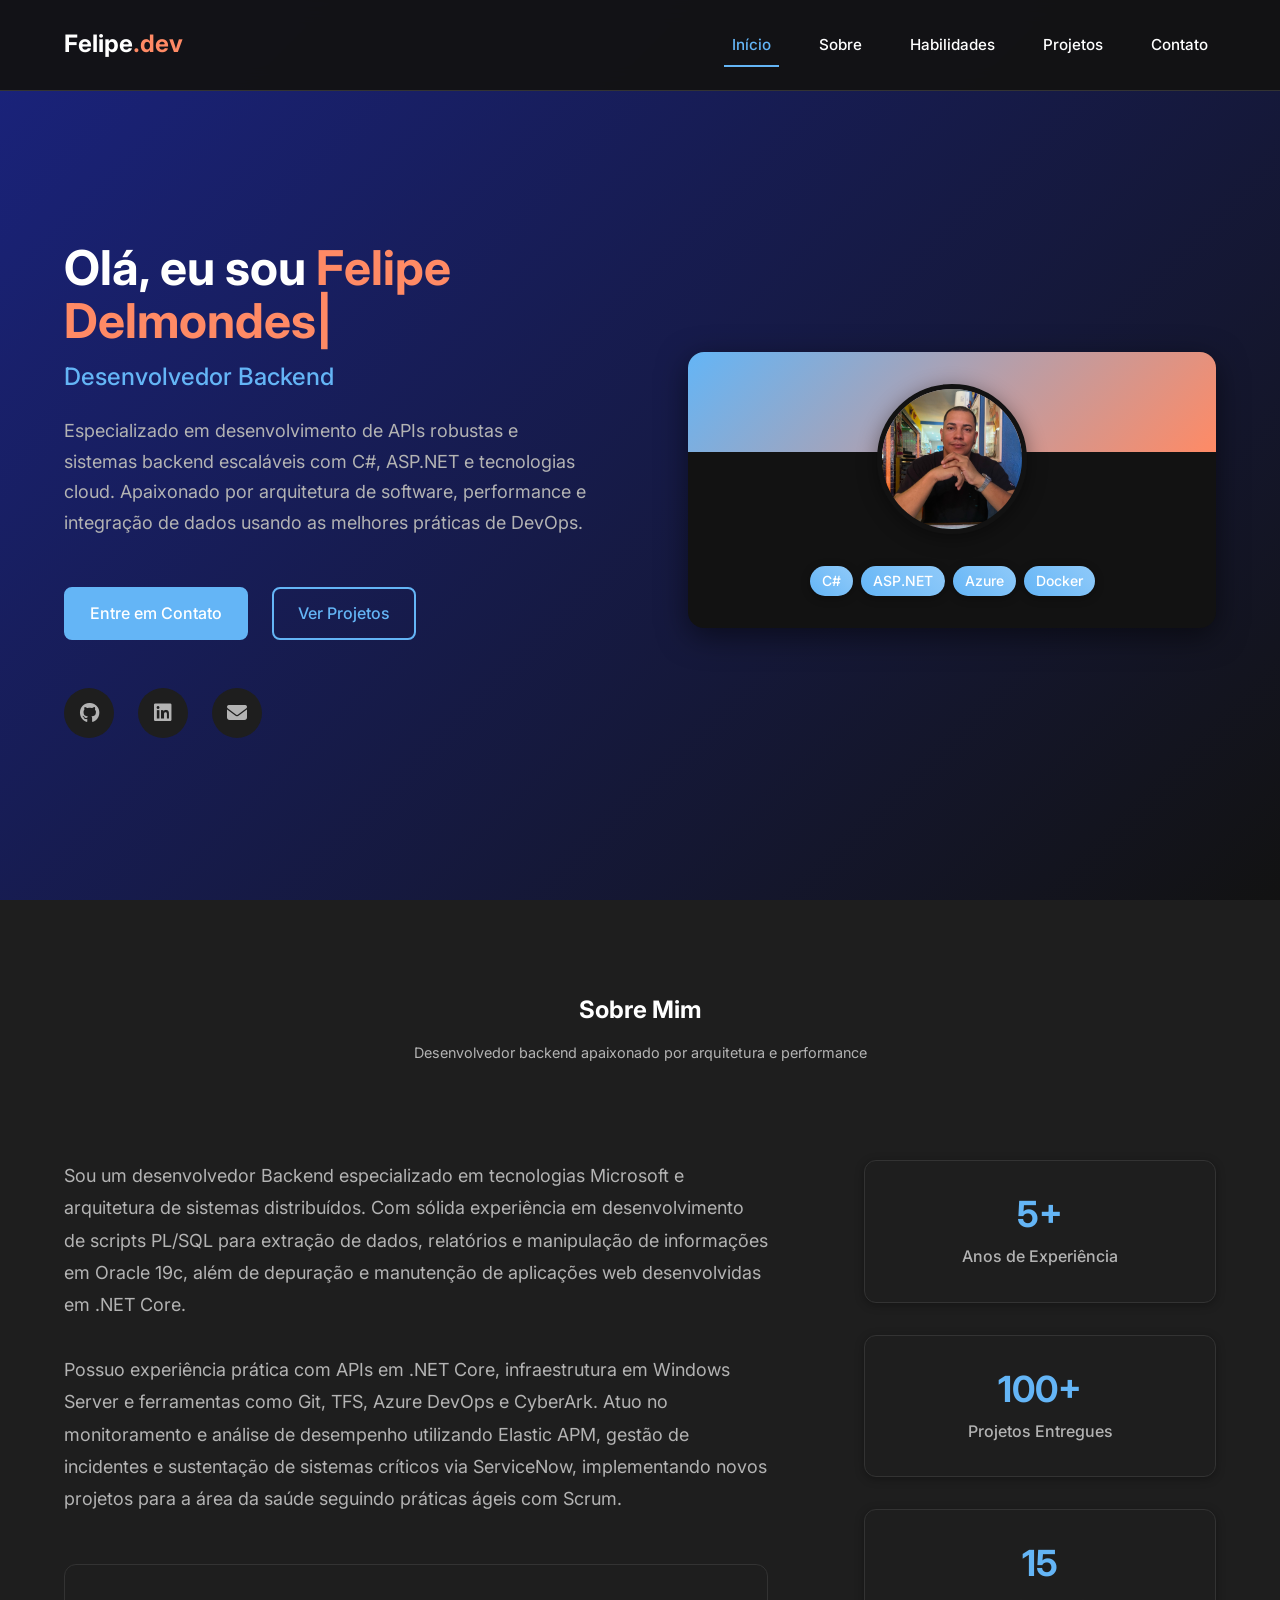
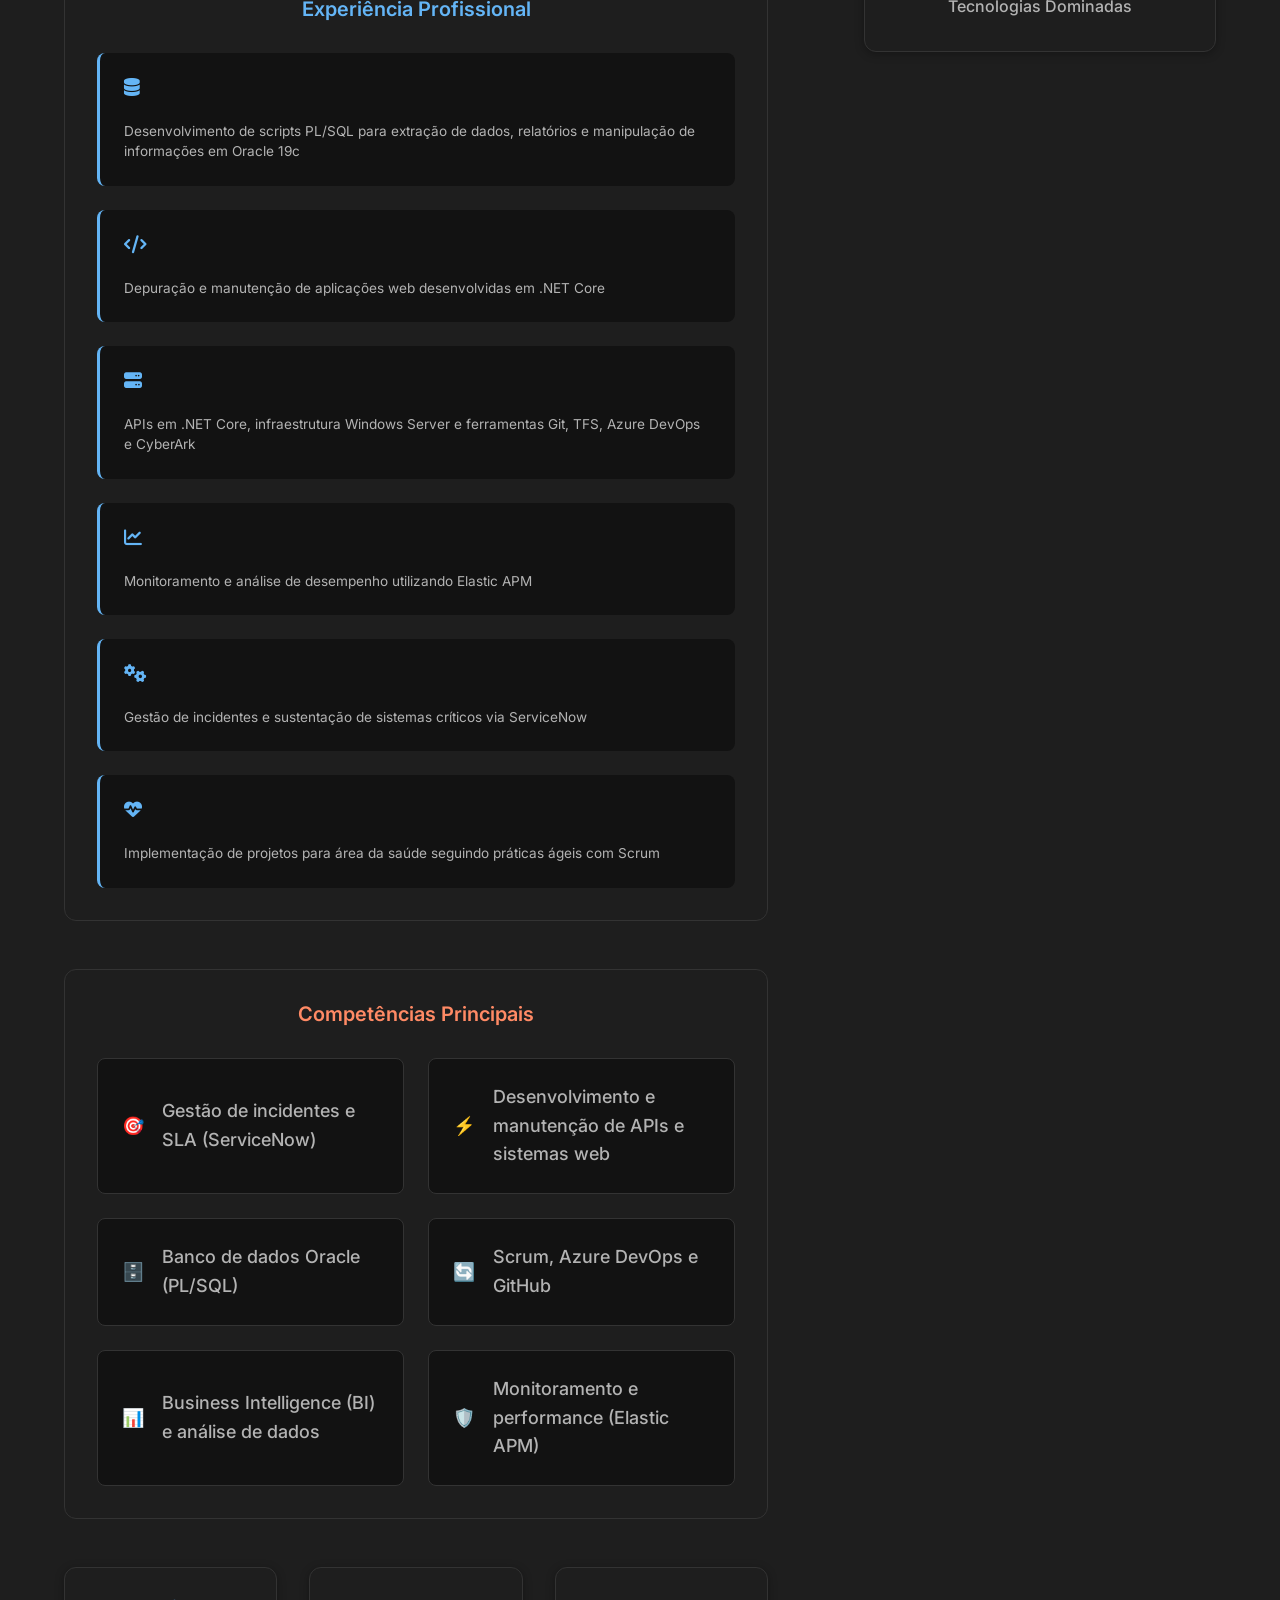
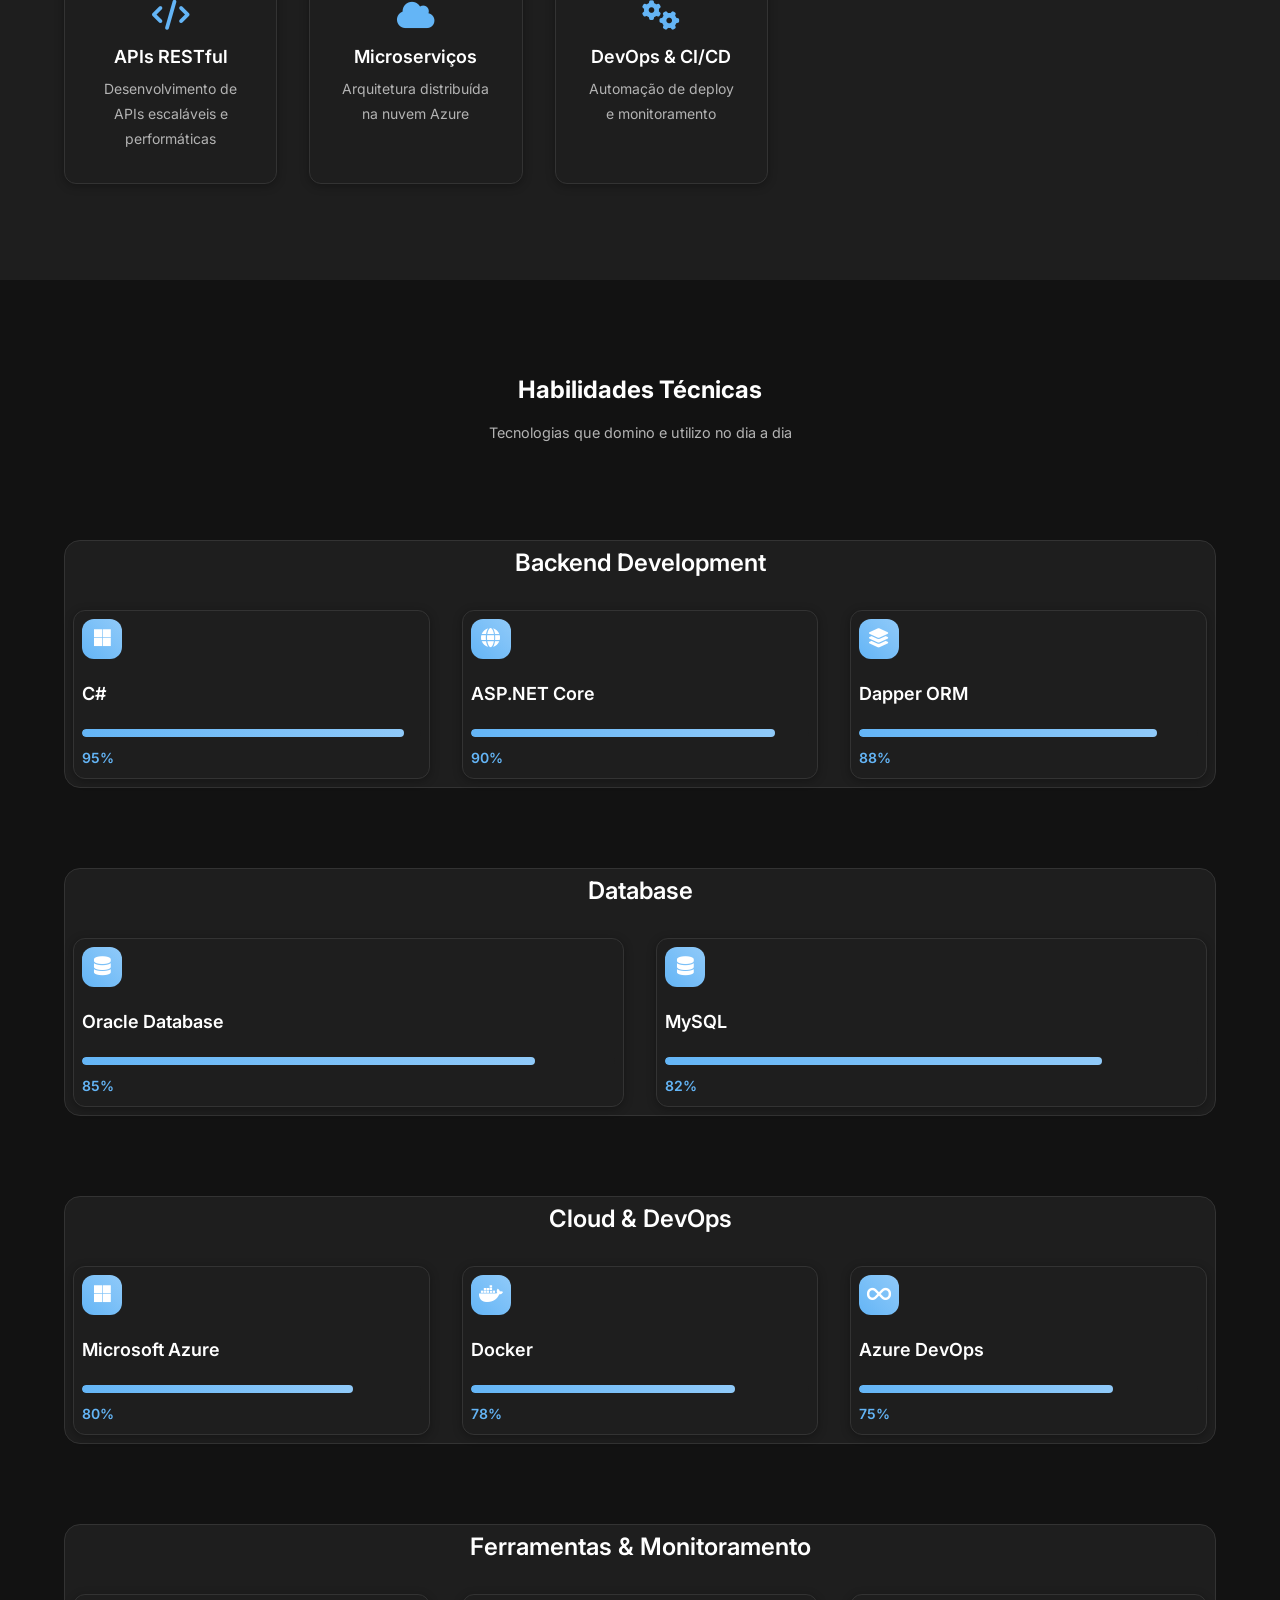
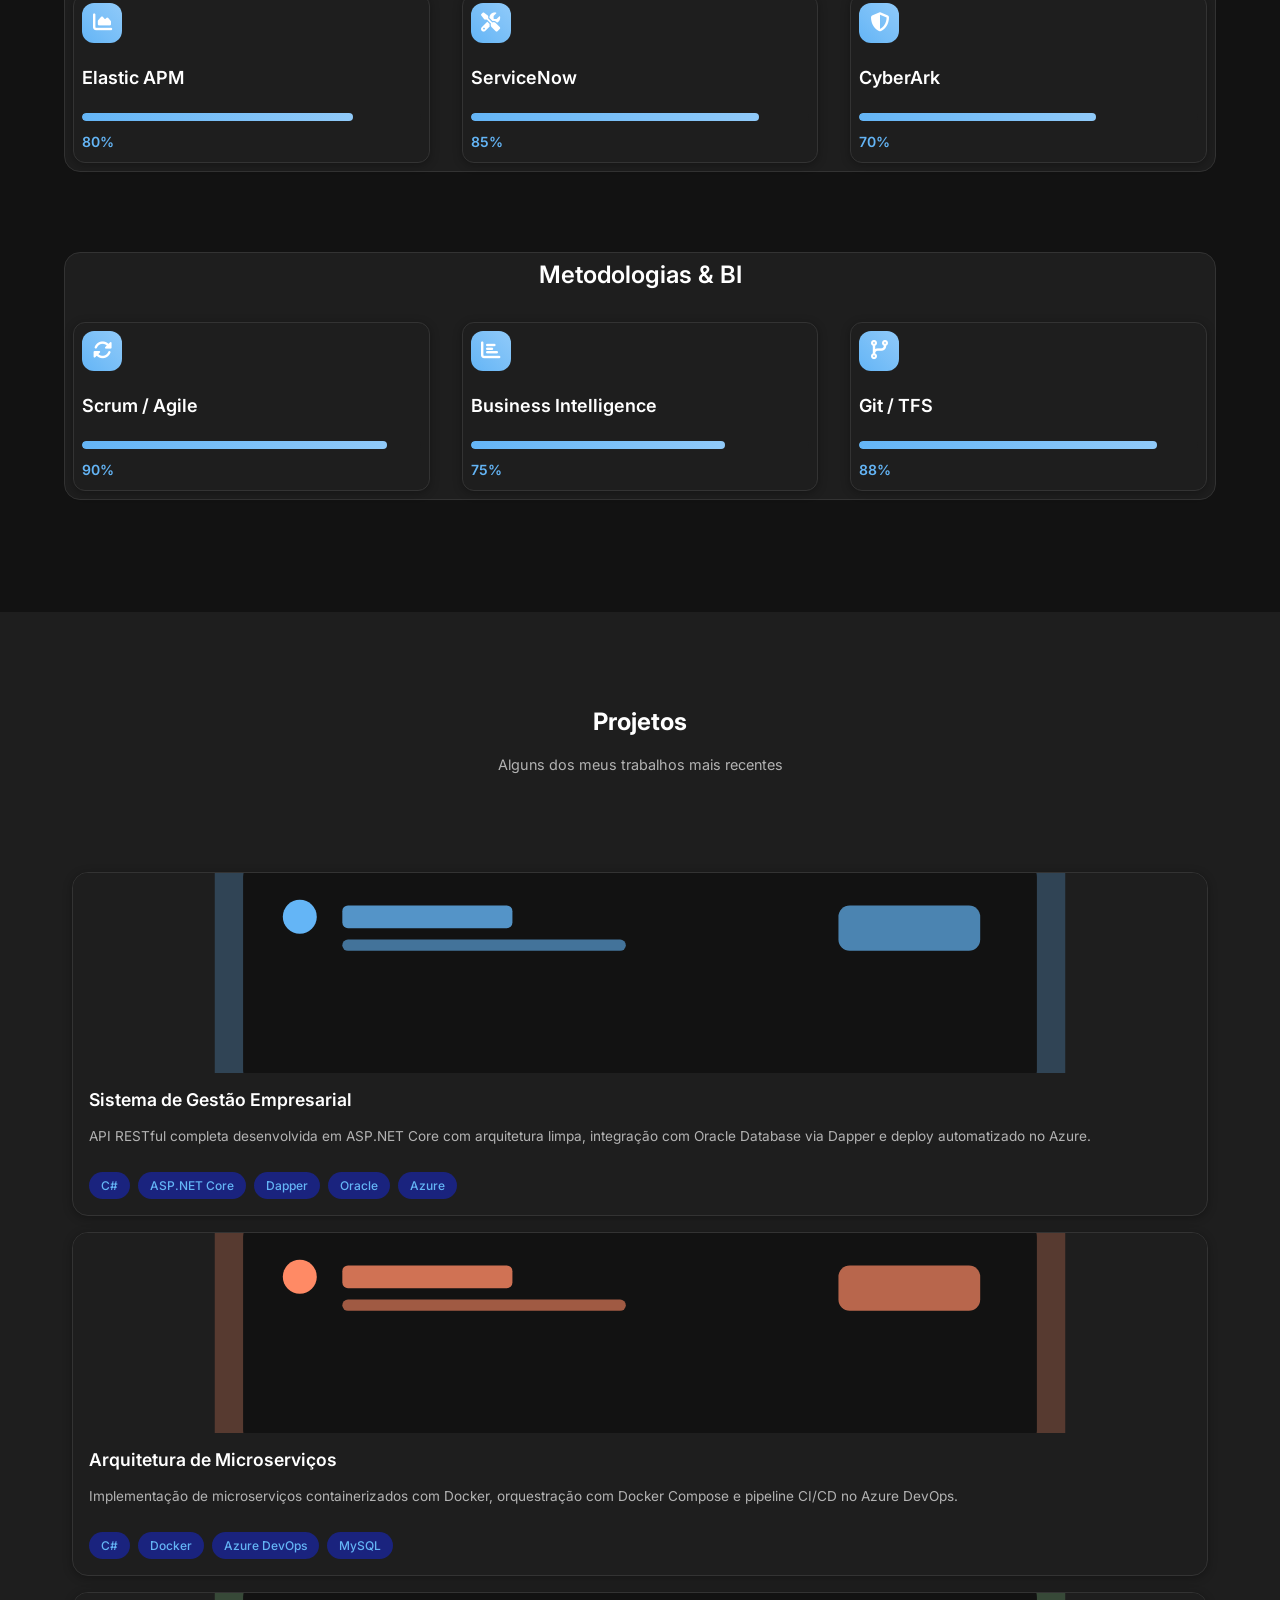
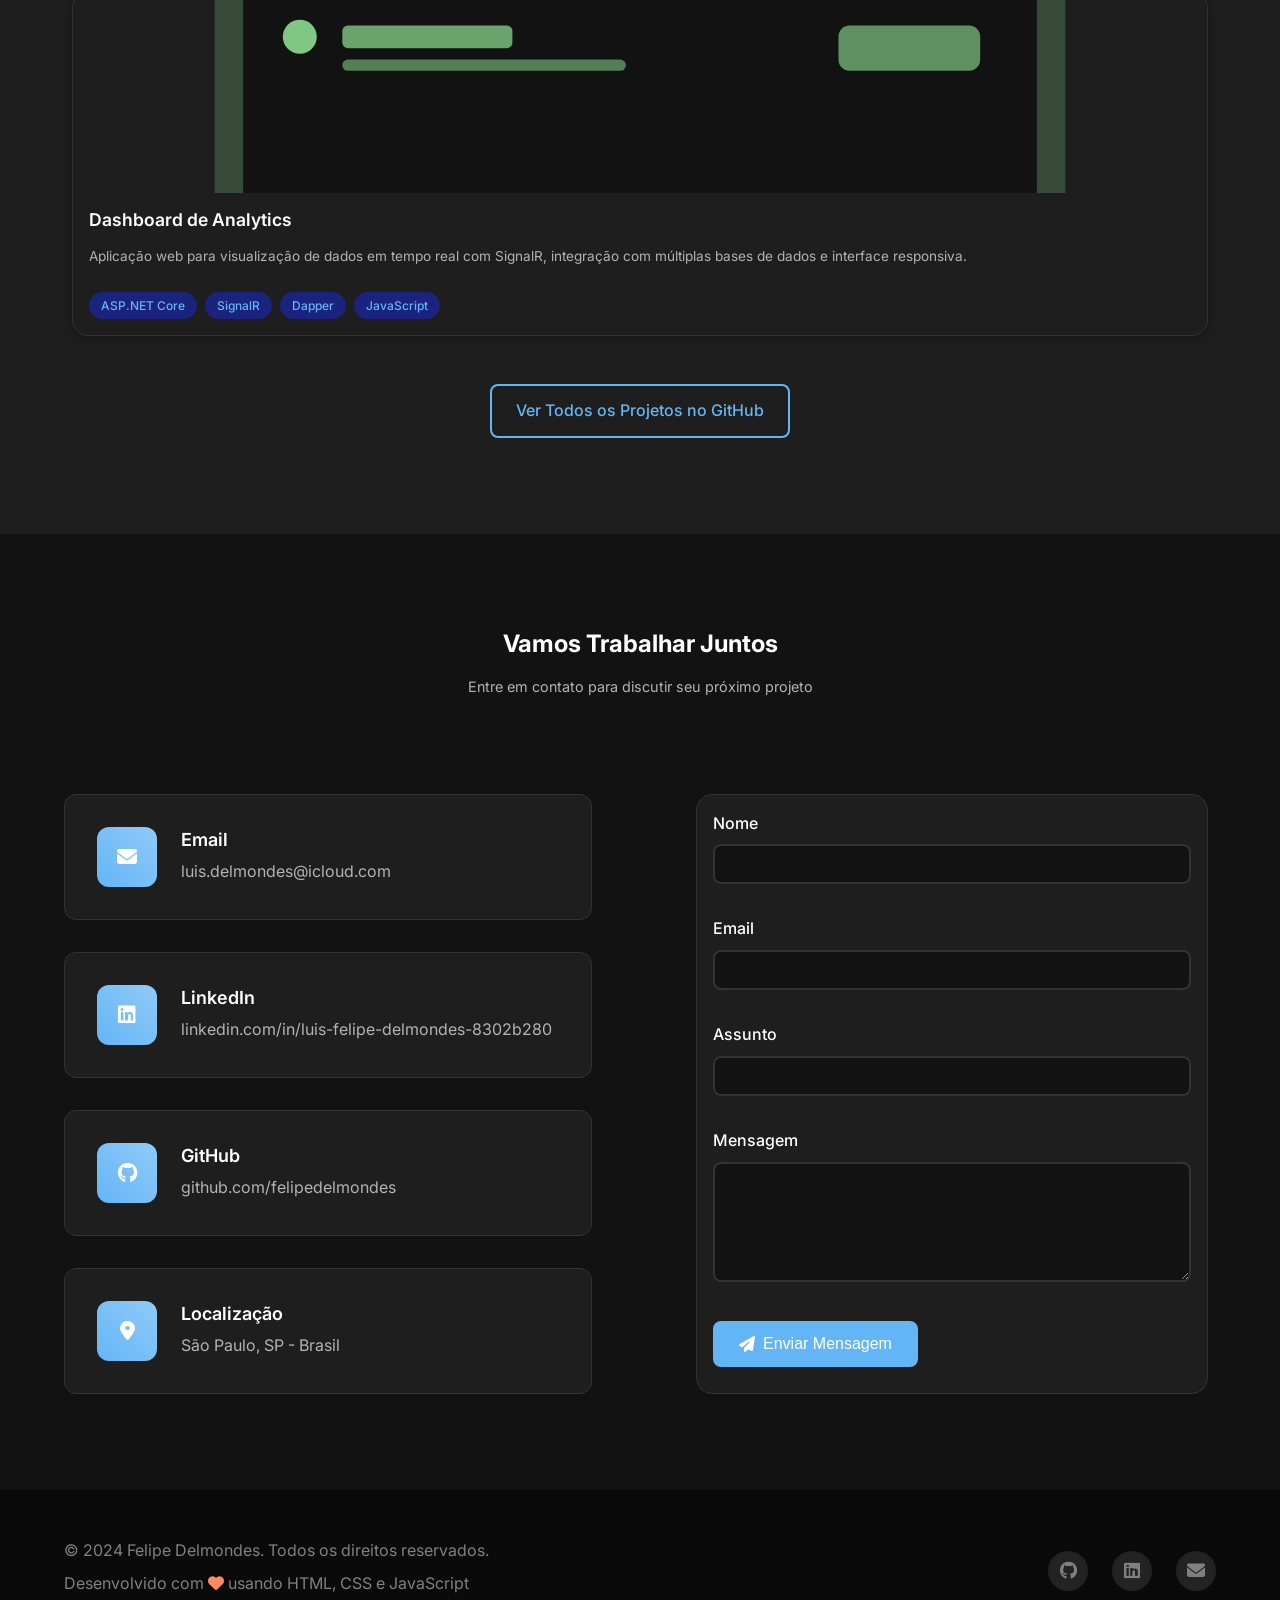
==== commit df3ed2a2: "Otimizações avançadas para iPhone 14 - Layout responsivo completo" ====
--- a/index.html
+++ b/index.html
@@ -2,7 +2,10 @@
 <html lang="pt-BR">
 <head>
     <meta charset="UTF-8">
-    <meta name="viewport" content="width=device-width, initial-scale=1.0">
+    <meta name="viewport" content="width=device-width, initial-scale=1.0, maximum-scale=5.0, user-scalable=yes, viewport-fit=cover">
+    <meta name="format-detection" content="telephone=no">
+    <meta name="apple-mobile-web-app-capable" content="yes">
+    <meta name="apple-mobile-web-app-status-bar-style" content="black-translucent">
     <title>Felipe Delmondes - Desenvolvedor Backend</title>
     <meta name="description" content="Portfólio de Felipe Delmondes - Desenvolvedor Backend especializado em C#, ASP.NET, Azure e DevOps">
     
--- a/css/style.css
+++ b/css/style.css
@@ -3,6 +3,8 @@
     margin: 0;
     padding: 0;
     box-sizing: border-box;
+    -webkit-font-smoothing: antialiased;
+    -moz-osx-font-smoothing: grayscale;
 }
 
 :root {
@@ -80,12 +82,16 @@
     color: var(--text-primary);
     background-color: var(--bg-primary);
     overflow-x: hidden;
+    width: 100%;
+    max-width: 100vw;
 }
 
 .container {
     max-width: 1200px;
     margin: 0 auto;
     padding: 0 var(--spacing-md);
+    width: 100%;
+    box-sizing: border-box;
 }
 
 /* ===== TYPOGRAPHY ===== */
@@ -413,7 +419,7 @@
 
 .about-highlights {
     display: grid;
-    grid-template-columns: repeat(auto-fit, minmax(200px, 1fr));
+    grid-template-columns: repeat(auto-fit, minmax(180px, 1fr));
     gap: var(--spacing-lg);
     margin-top: var(--spacing-xl);
 }
@@ -512,8 +518,22 @@
 
 .skills-grid {
     display: grid;
-    grid-template-columns: repeat(auto-fit, minmax(300px, 1fr));
+    grid-template-columns: repeat(auto-fit, minmax(280px, 1fr));
     gap: var(--spacing-lg);
+    width: 100%;
+}
+
+@media (max-width: 768px) {
+    .skills-grid {
+        grid-template-columns: 1fr;
+    }
+}
+
+@media (max-width: 480px) {
+    .skills-grid {
+        grid-template-columns: 1fr;
+        gap: var(--spacing-sm);
+    }
 }
 
 .skill-item {
@@ -579,7 +599,7 @@
 
 .projects-grid {
     display: grid;
-    grid-template-columns: repeat(auto-fit, minmax(350px, 1fr));
+    grid-template-columns: repeat(auto-fit, minmax(300px, 1fr));
     gap: var(--spacing-xl);
     margin-bottom: var(--spacing-xl);
 }
@@ -962,6 +982,47 @@
     .section-title {
         font-size: var(--font-size-3xl);
     }
+
+    /* Experience and Competencies Mobile */
+    .experience-highlights,
+    .competencies {
+        margin-top: var(--spacing-lg);
+        padding: var(--spacing-md);
+    }
+
+    .experience-item {
+        flex-direction: column;
+        align-items: flex-start;
+        gap: var(--spacing-sm);
+        padding: var(--spacing-sm);
+    }
+
+    .experience-item:hover {
+        transform: none;
+    }
+
+    .competencies-grid {
+        grid-template-columns: 1fr;
+        gap: var(--spacing-sm);
+    }
+
+    .competency-item {
+        padding: var(--spacing-sm);
+    }
+
+    /* Skills responsive */
+    .skills-category {
+        padding: var(--spacing-md);
+    }
+
+    .skills-grid {
+        grid-template-columns: 1fr;
+        gap: var(--spacing-md);
+    }
+
+    .skill-item {
+        padding: var(--spacing-md);
+    }
 }
 
 @media (max-width: 480px) {
@@ -1005,6 +1066,40 @@
         font-size: 0.7rem;
         padding: 0.2rem 0.5rem;
     }
+
+    /* Extra small mobile adjustments */
+    .experience-highlights,
+    .competencies {
+        padding: var(--spacing-sm);
+        margin-top: var(--spacing-md);
+    }
+
+    .experience-item {
+        padding: var(--spacing-xs) var(--spacing-sm);
+    }
+
+    .experience-item i {
+        font-size: var(--font-size-base);
+    }
+
+    .competency-item {
+        flex-direction: column;
+        text-align: center;
+        gap: var(--spacing-xs);
+        padding: var(--spacing-xs);
+    }
+
+    .competency-icon {
+        font-size: var(--font-size-xl);
+    }
+
+    .skills-category {
+        padding: var(--spacing-sm);
+    }
+
+    .skill-item {
+        padding: var(--spacing-sm);
+    }
 }
 
 /* ===== ANIMATIONS ===== */
@@ -1083,9 +1178,326 @@
 .mt-3 { margin-top: var(--spacing-md); }
 .mt-4 { margin-top: var(--spacing-lg); }
 
+/* ===== IPHONE SPECIFIC FIXES ===== */
+@media screen and (max-width: 430px) and (-webkit-device-pixel-ratio: 3) {
+    /* iPhone 14 Pro Max and similar high-resolution devices */
+    
+    html {
+        -webkit-text-size-adjust: 100%;
+        text-size-adjust: 100%;
+    }
+
+    .container {
+        padding: 0 var(--spacing-xs);
+        max-width: 100%;
+    }
+
+    .hero {
+        padding-top: 80px;
+        padding-bottom: var(--spacing-lg);
+    }
+
+    .hero-title {
+        font-size: 2rem;
+        line-height: 1.1;
+        word-break: break-word;
+        hyphens: auto;
+    }
+
+    .hero-description {
+        font-size: 0.9rem;
+        line-height: 1.5;
+    }
+
+    .btn {
+        padding: 0.6rem 1rem;
+        font-size: 0.85rem;
+        width: auto;
+        min-width: 120px;
+    }
+
+    .profile-card {
+        padding: var(--spacing-sm);
+        margin: 0 var(--spacing-xs);
+    }
+
+    #profile-img {
+        width: 100px;
+        height: 100px;
+    }
+
+    .tech-badge {
+        font-size: 0.65rem;
+        padding: 0.2rem 0.5rem;
+    }
+
+    .section-title {
+        font-size: 1.6rem;
+        margin-bottom: var(--spacing-md);
+    }
+
+    .subsection-title {
+        font-size: 1.2rem;
+        margin-bottom: var(--spacing-sm);
+    }
+
+    /* Navigation improvements */
+    .nav-links {
+        gap: 0.5rem;
+    }
+
+    .nav-links a {
+        font-size: 0.8rem;
+        padding: 6px 10px;
+    }
+
+    /* Experience section optimizations */
+    .experience-grid {
+        gap: var(--spacing-sm);
+    }
+
+    .experience-item {
+        padding: var(--spacing-sm);
+        gap: var(--spacing-xs);
+    }
+
+    .experience-item p {
+        font-size: 0.8rem;
+        line-height: 1.4;
+    }
+
+    /* Competencies grid for mobile */
+    .competencies-grid {
+        grid-template-columns: 1fr;
+        gap: var(--spacing-xs);
+    }
+
+    .competency-item {
+        padding: var(--spacing-xs);
+        font-size: 0.75rem;
+    }
+
+    .competency-icon {
+        font-size: 1rem;
+    }
+
+    /* Skills section mobile optimization */
+    .skills-grid {
+        grid-template-columns: 1fr;
+        gap: var(--spacing-sm);
+    }
+
+    .skill-item {
+        padding: var(--spacing-sm);
+    }
+
+    .skill-item h4 {
+        font-size: 0.85rem;
+    }
+
+    .skill-icon {
+        width: 50px;
+        height: 50px;
+        font-size: var(--font-size-lg);
+    }
+
+    /* Projects section mobile optimization */
+    .projects-grid {
+        grid-template-columns: 1fr;
+        gap: var(--spacing-md);
+    }
+
+    .project-card {
+        padding: var(--spacing-md);
+    }
+
+    .project-card h3 {
+        font-size: 1rem;
+        margin-bottom: var(--spacing-xs);
+    }
+
+    .project-card p {
+        font-size: 0.8rem;
+        line-height: 1.4;
+    }
+
+    .project-tags {
+        gap: 0.3rem;
+    }
+
+    .project-tag {
+        font-size: 0.7rem;
+        padding: 0.2rem 0.4rem;
+    }
+
+    /* Form optimizations for iPhone */
+    .form-group input,
+    .form-group textarea {
+        font-size: 16px; /* Prevents zoom on iOS */
+        padding: var(--spacing-sm);
+        border-radius: var(--radius-sm);
+    }
+
+    .btn-primary {
+        padding: var(--spacing-sm) var(--spacing-md);
+        font-size: 0.85rem;
+        width: 100%;
+        max-width: none;
+    }
+
+    /* Additional iOS optimizations */
+    body {
+        -webkit-text-size-adjust: 100%;
+        text-rendering: optimizeLegibility;
+    }
+
+    * {
+        -webkit-backface-visibility: hidden;
+        backface-visibility: hidden;
+        -webkit-transform: translateZ(0);
+        transform: translateZ(0);
+    }
+}
+
+    /* Section adjustments */
+    .section-title {
+        font-size: 1.5rem;
+        line-height: 1.2;
+    }
+
+    .section-subtitle {
+        font-size: 0.9rem;
+    }
+
+    /* Experience and competencies for iPhone */
+    .experience-highlights,
+    .competencies {
+        margin: var(--spacing-sm) 0;
+        padding: var(--spacing-xs);
+    }
+
+    .experience-item {
+        padding: var(--spacing-xs);
+        flex-direction: column;
+        gap: var(--spacing-xs);
+    }
+
+    .experience-item i {
+        font-size: 1rem;
+    }
+
+    .experience-item p {
+        font-size: 0.85rem;
+        line-height: 1.4;
+    }
+
+    .competency-item {
+        padding: var(--spacing-xs);
+        flex-direction: row;
+        align-items: center;
+        text-align: left;
+    }
+
+    .competency-icon {
+        font-size: 1.2rem;
+        min-width: 24px;
+    }
+
+    /* Skills for iPhone */
+    .skills-category {
+        padding: var(--spacing-xs);
+        margin-bottom: var(--spacing-sm);
+    }
+
+    .skill-item {
+        padding: var(--spacing-xs);
+    }
+
+    .skill-icon {
+        width: 40px;
+        height: 40px;
+        font-size: 1.2rem;
+    }
+
+    /* Projects for iPhone */
+    .projects-grid {
+        grid-template-columns: 1fr;
+        gap: var(--spacing-sm);
+    }
+
+    .project-card {
+        margin: 0 var(--spacing-xs);
+    }
+
+    .project-content {
+        padding: var(--spacing-sm);
+    }
+
+    .project-content h3 {
+        font-size: 1.1rem;
+    }
+
+    .project-content p {
+        font-size: 0.85rem;
+    }
+
+    /* Contact form for iPhone */
+    .contact-form {
+        padding: var(--spacing-sm);
+        margin: 0 var(--spacing-xs);
+    }
+
+    .form-group input,
+    .form-group textarea {
+        padding: 0.6rem;
+        font-size: 0.9rem;
+    }
+
+    /* Navigation for iPhone */
+    .nav-menu {
+        top: 60px;
+        padding: var(--spacing-sm) 0;
+    }
+
+    .nav-link {
+        padding: var(--spacing-xs);
+        font-size: 0.95rem;
+    }
+}
+
+/* Additional fixes for very small screens */
+@media screen and (max-width: 375px) {
+    .hero-title {
+        font-size: 1.8rem;
+    }
+
+    .hero-buttons {
+        flex-direction: column;
+        gap: var(--spacing-xs);
+        width: 100%;
+    }
+
+    .btn {
+        width: 100%;
+        max-width: 280px;
+    }
+
+    .social-links {
+        justify-content: center;
+        gap: var(--spacing-sm);
+    }
+
+    .social-links a {
+        width: 40px;
+        height: 40px;
+        font-size: 1rem;
+    }
+}
+
 /* ===== DARK THEME ENHANCEMENTS ===== */
 .header.scrolled {
-    background: rgba(10, 10, 10, 0.98);
+    background: rgba(18, 18, 18, 0.95);
+    backdrop-filter: blur(10px);
     box-shadow: 0 2px 20px rgba(0, 0, 0, 0.3);
 }
 
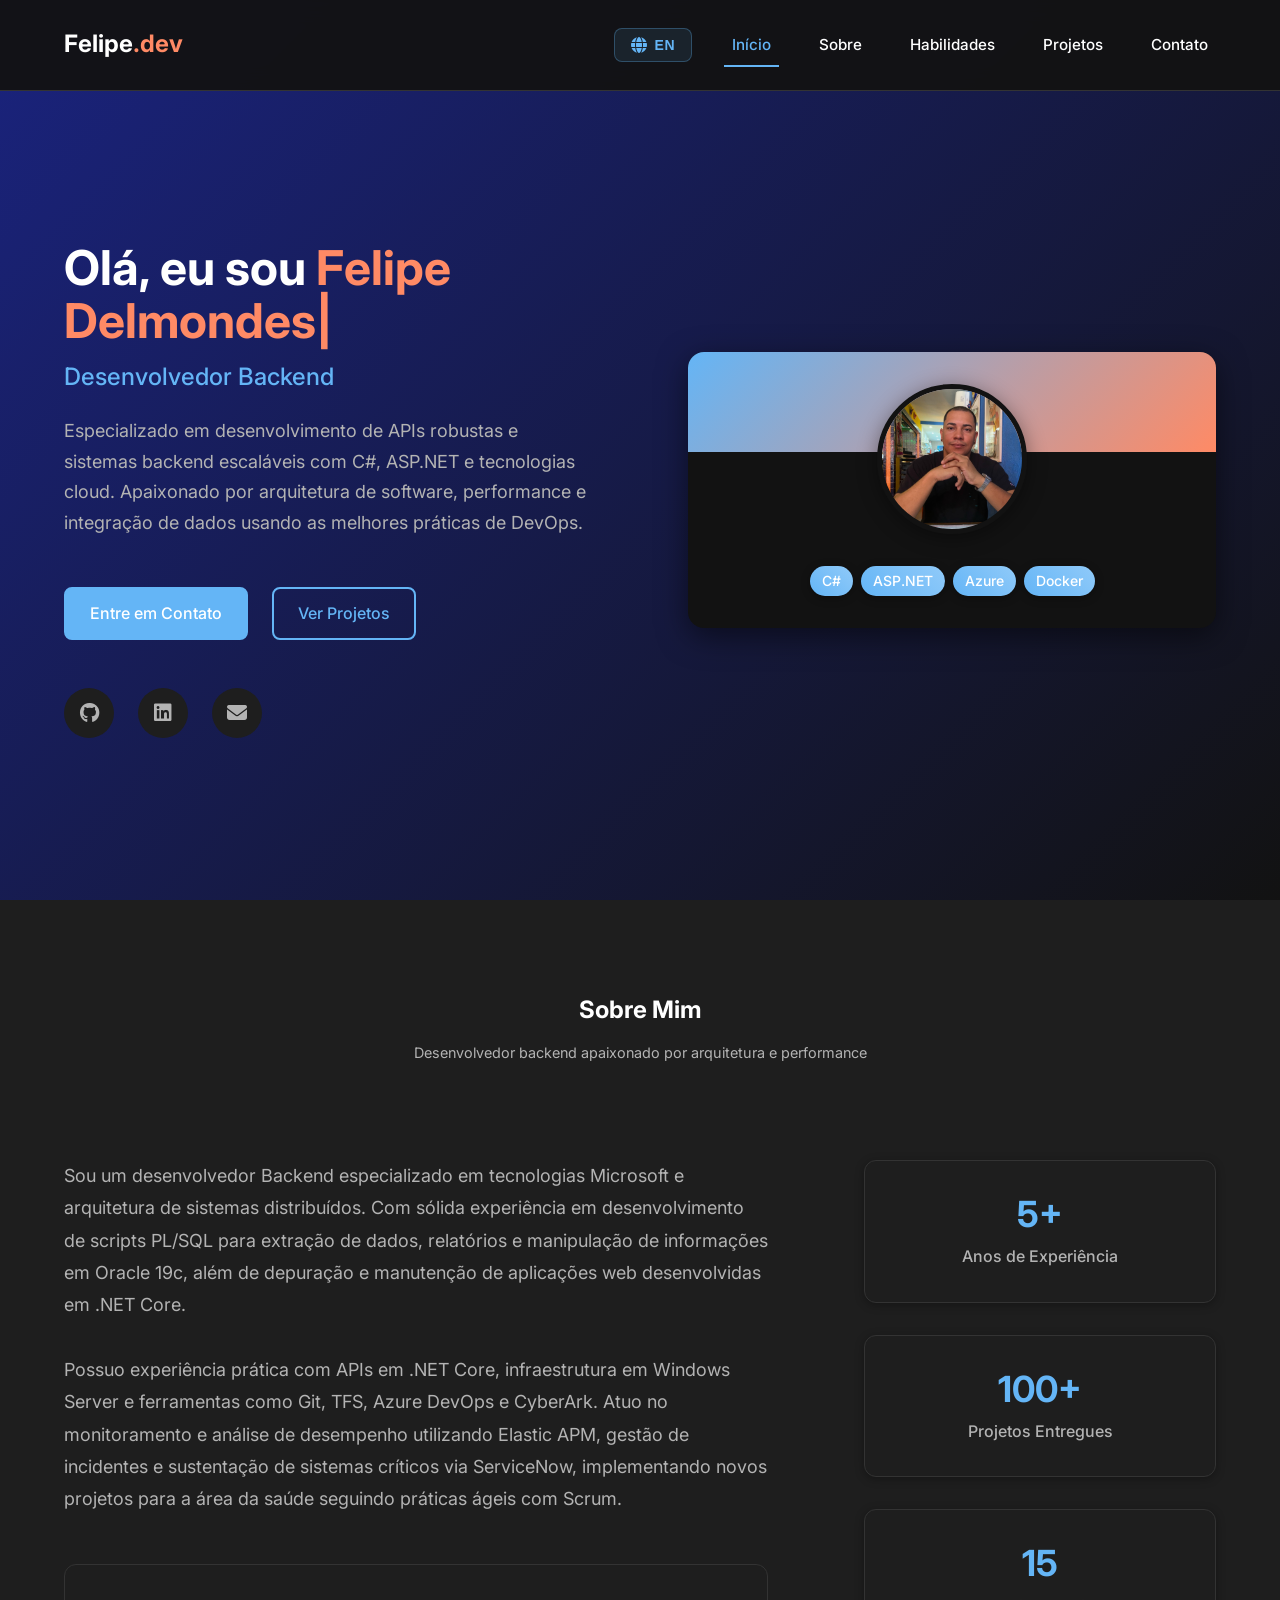
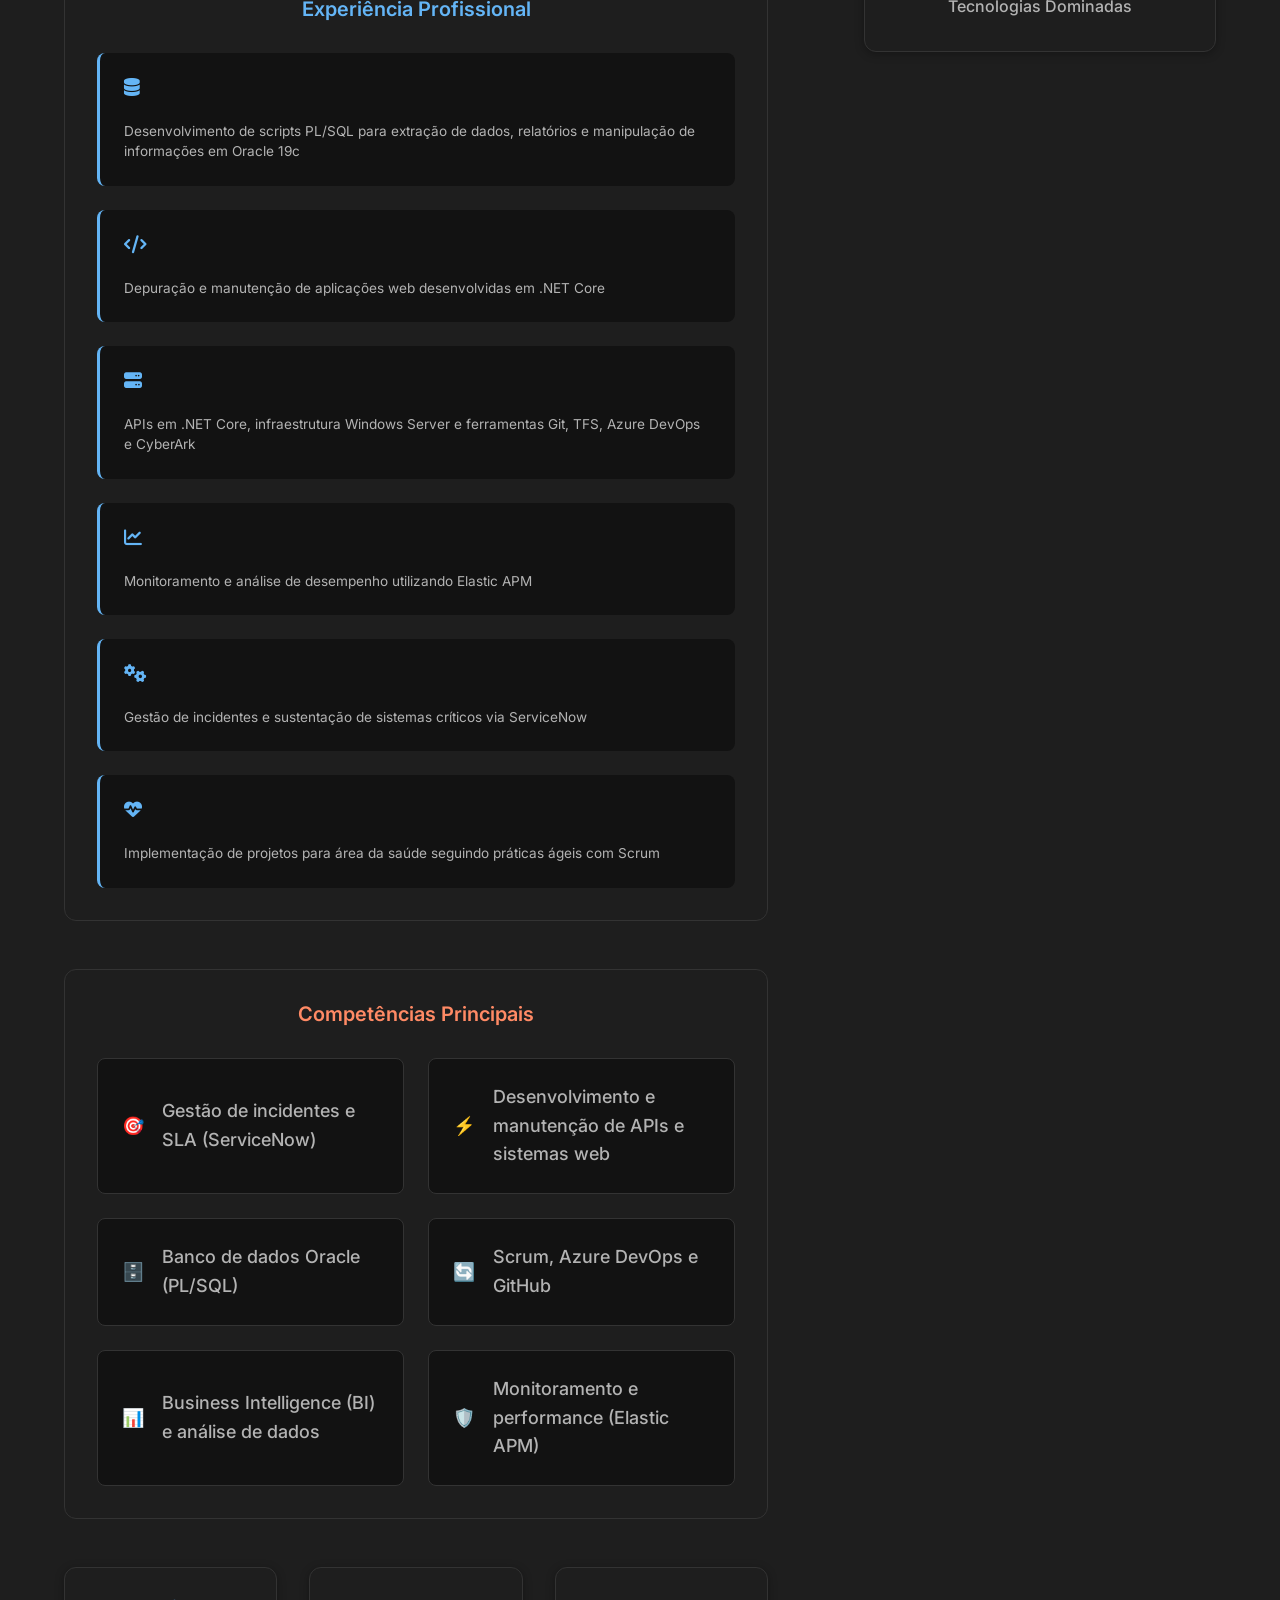
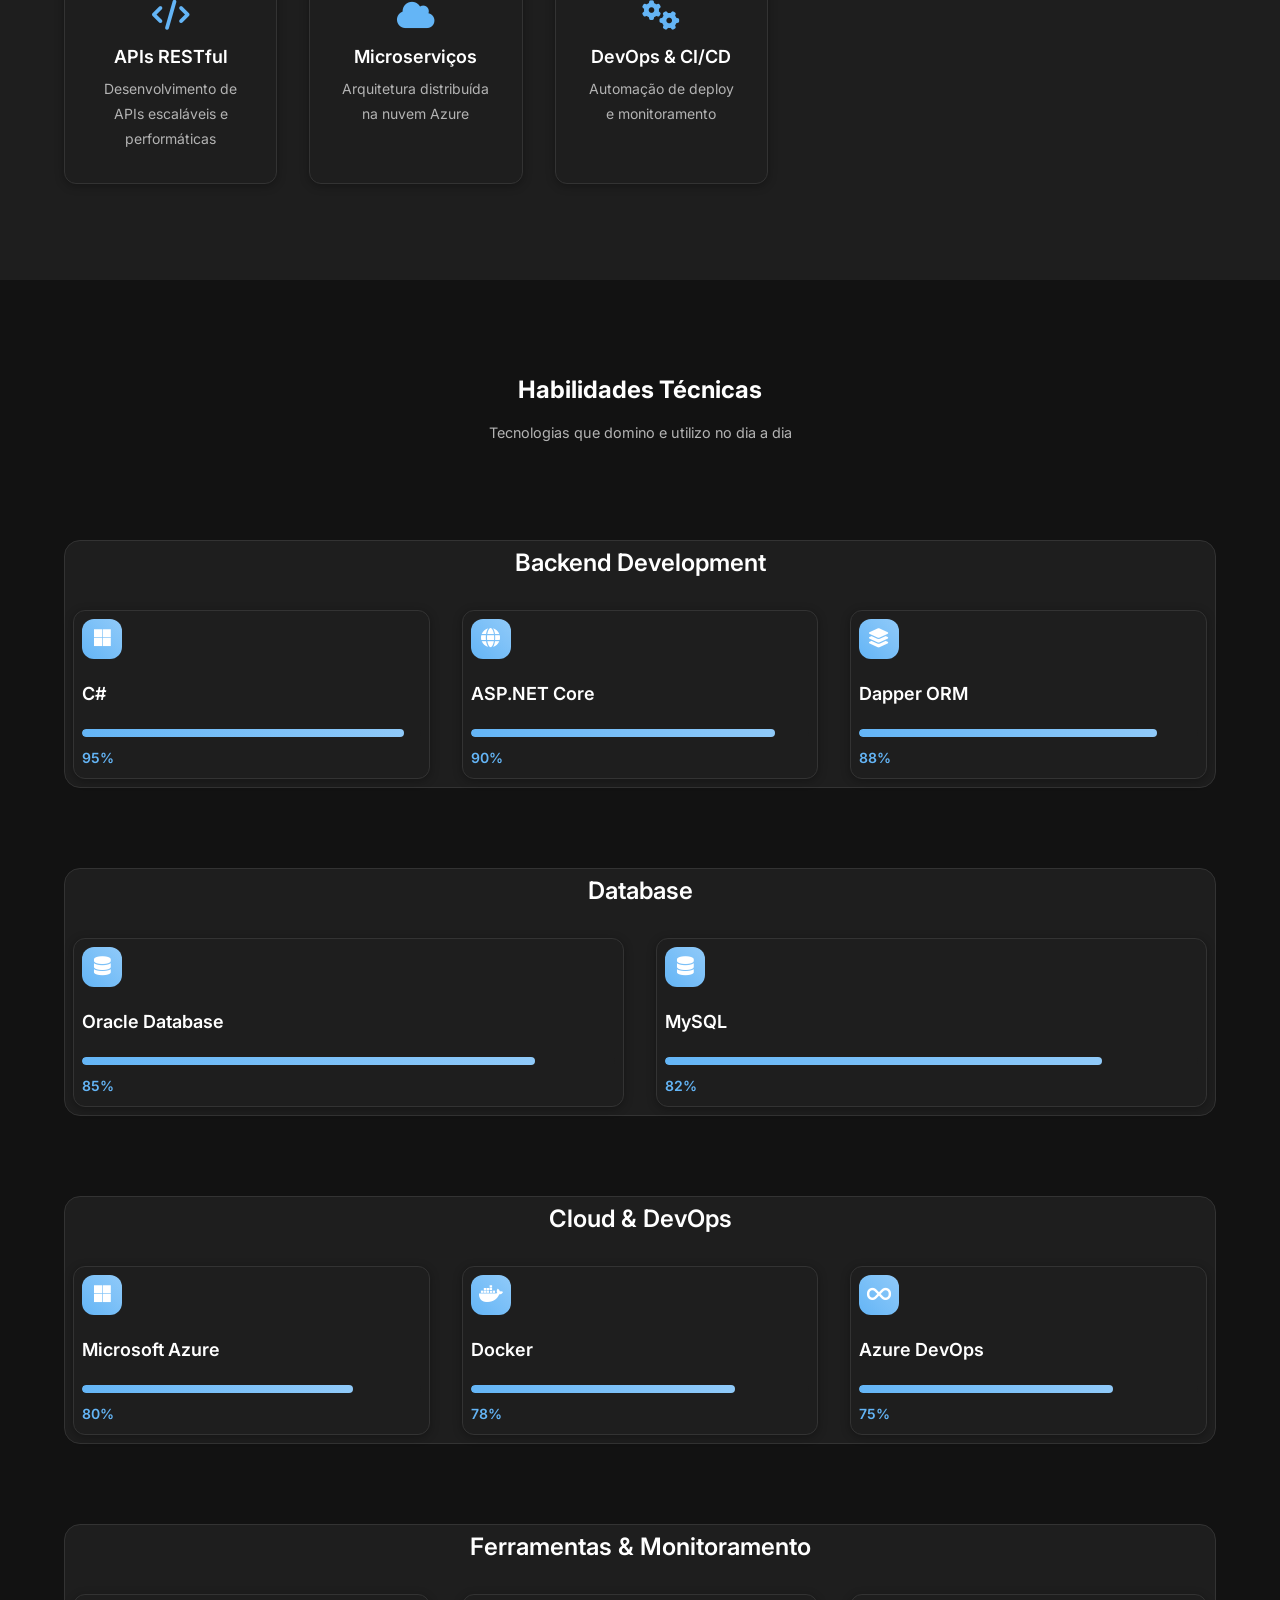
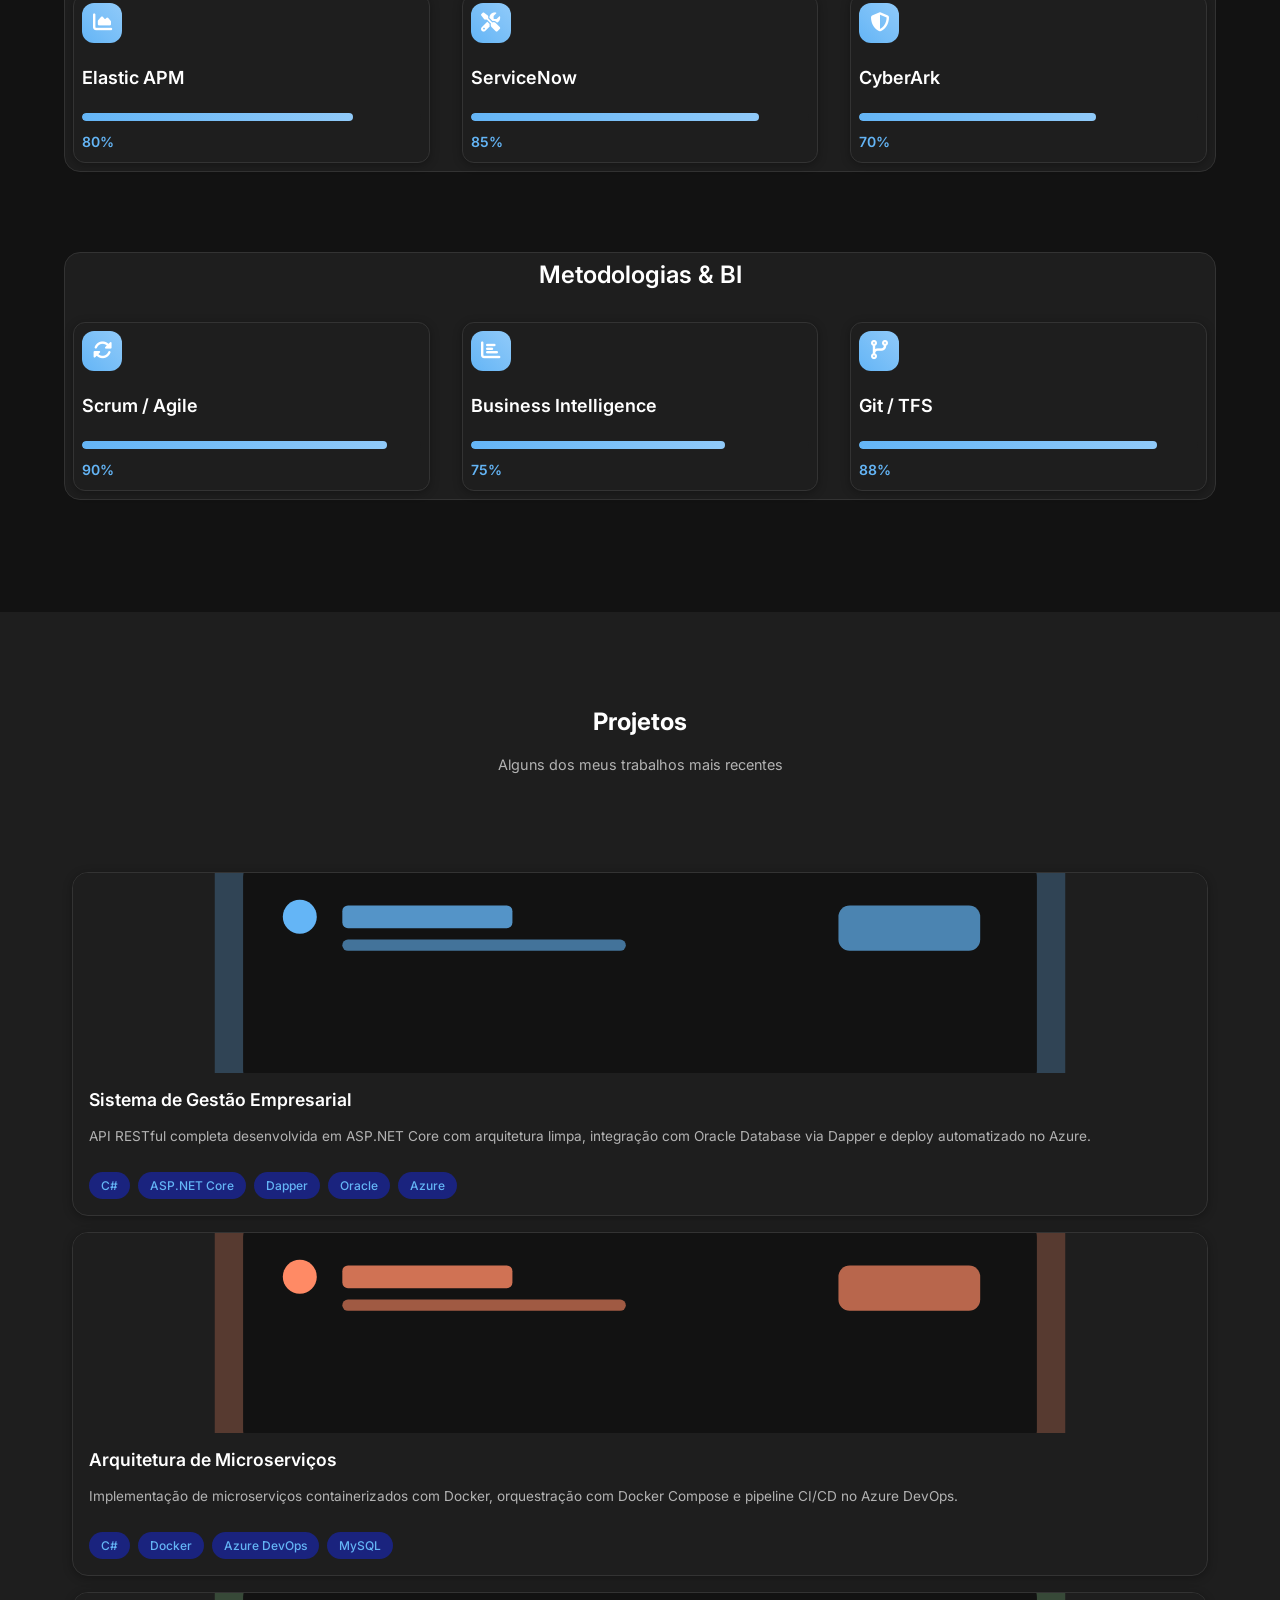
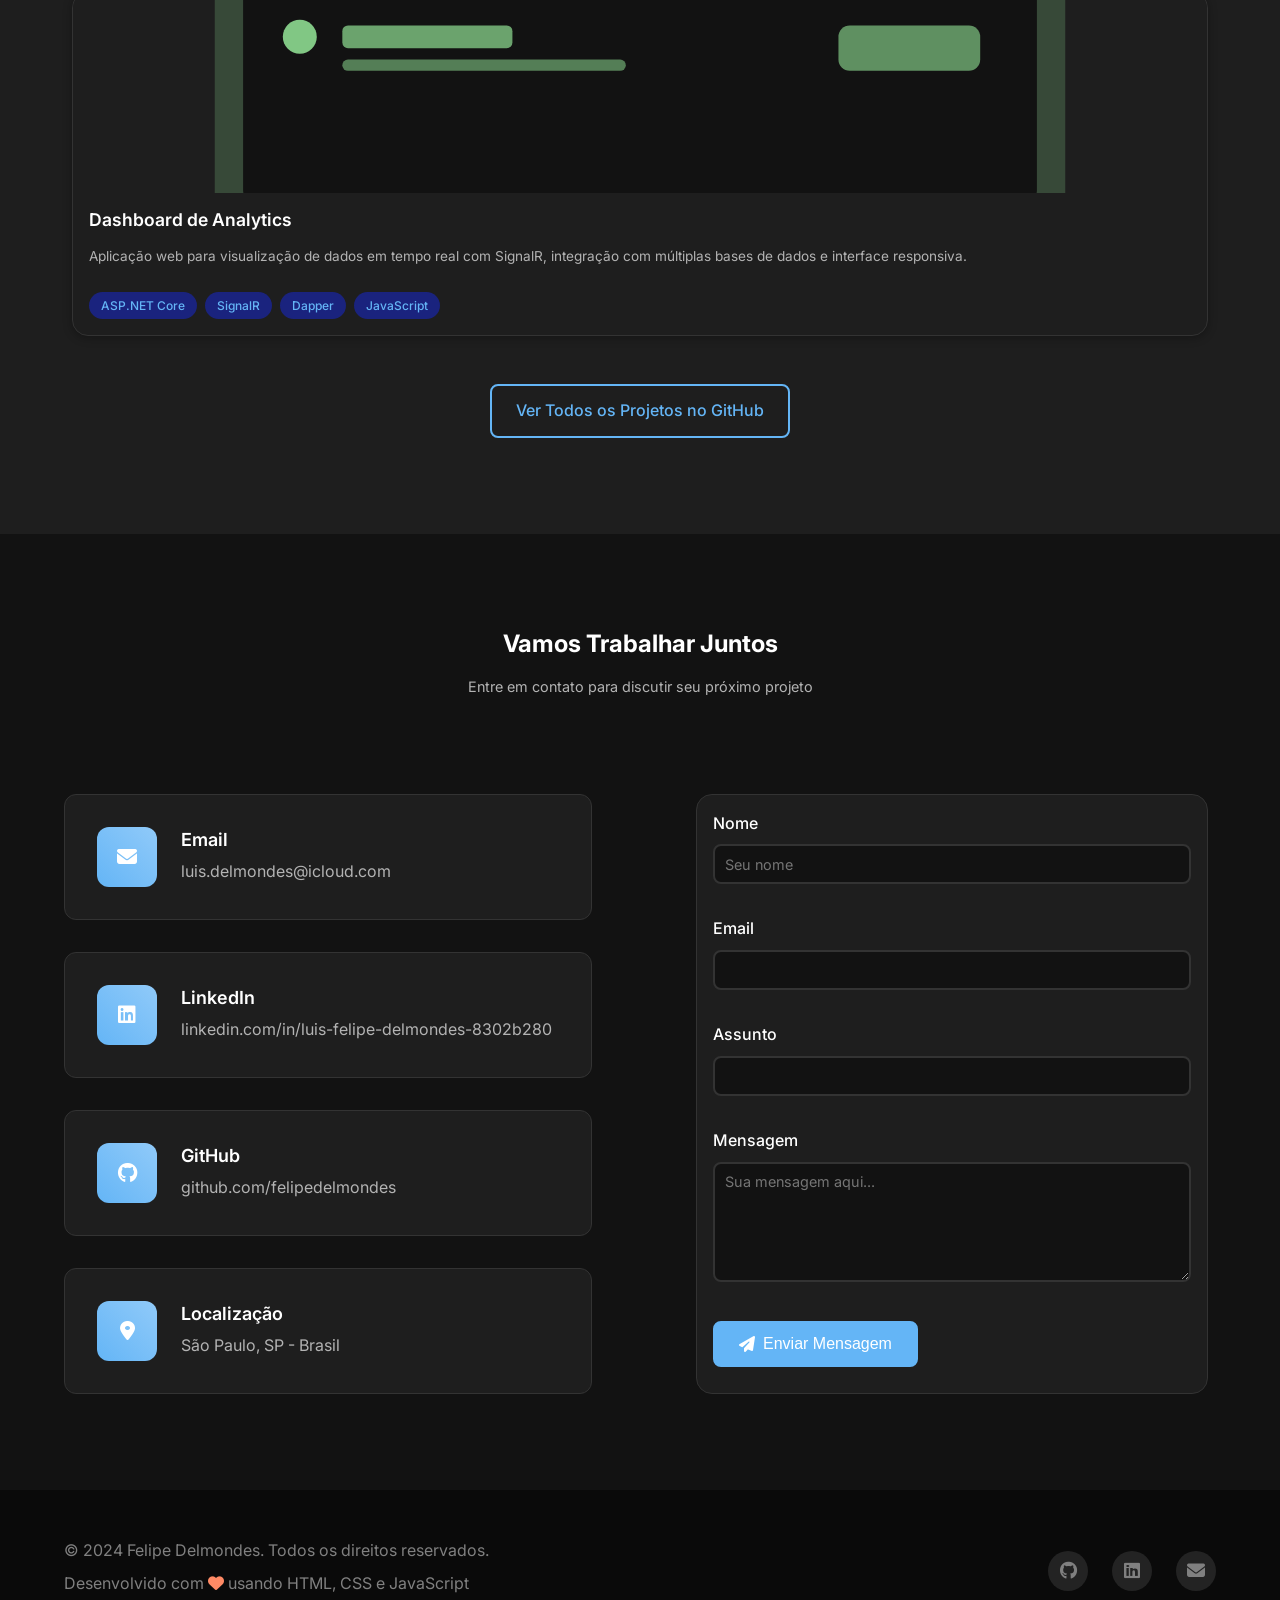
==== commit 34e1f0cb: "Sistema de internacionalização completo - Botão PT/EN com traduções e persistência" ====
--- a/index.html
+++ b/index.html
@@ -29,23 +29,29 @@
                 <div class="nav-logo">
                     <h2>Felipe<span class="logo-accent">.dev</span></h2>
                 </div>
-                <ul class="nav-menu">
-                    <li class="nav-item">
-                        <a href="#home" class="nav-link">Início</a>
-                    </li>
-                    <li class="nav-item">
-                        <a href="#about" class="nav-link">Sobre</a>
-                    </li>
-                    <li class="nav-item">
-                        <a href="#skills" class="nav-link">Habilidades</a>
-                    </li>
-                    <li class="nav-item">
-                        <a href="#projects" class="nav-link">Projetos</a>
-                    </li>
-                    <li class="nav-item">
-                        <a href="#contact" class="nav-link">Contato</a>
-                    </li>
-                </ul>
+                <div class="nav-controls">
+                    <button class="language-toggle" onclick="toggleLanguage()" title="Switch Language">
+                        <i class="fas fa-globe"></i>
+                        <span class="lang-text">EN</span>
+                    </button>
+                    <ul class="nav-menu">
+                        <li class="nav-item">
+                            <a href="#home" class="nav-link" data-pt="Início" data-en="Home">Início</a>
+                        </li>
+                        <li class="nav-item">
+                            <a href="#about" class="nav-link" data-pt="Sobre" data-en="About">Sobre</a>
+                        </li>
+                        <li class="nav-item">
+                            <a href="#skills" class="nav-link" data-pt="Habilidades" data-en="Skills">Habilidades</a>
+                        </li>
+                        <li class="nav-item">
+                            <a href="#projects" class="nav-link" data-pt="Projetos" data-en="Projects">Projetos</a>
+                        </li>
+                        <li class="nav-item">
+                            <a href="#contact" class="nav-link" data-pt="Contato" data-en="Contact">Contato</a>
+                        </li>
+                    </ul>
+                </div>
                 <div class="nav-toggle" id="mobile-menu">
                     <span class="bar"></span>
                     <span class="bar"></span>
@@ -65,14 +71,14 @@
                         <h1 class="hero-title">
                             Olá, eu sou <span class="text-accent">Felipe Delmondes</span>
                         </h1>
-                        <h2 class="hero-subtitle">Desenvolvedor Backend</h2>
-                        <p class="hero-description">
+                        <h2 class="hero-subtitle" data-pt="Desenvolvedor Backend" data-en="Backend Developer">Desenvolvedor Backend</h2>
+                        <p class="hero-description" data-pt="Especializado em desenvolvimento de APIs robustas e sistemas backend escaláveis com C#, ASP.NET e tecnologias cloud. Apaixonado por arquitetura de software, performance e integração de dados usando as melhores práticas de DevOps." data-en="Specialized in developing robust APIs and scalable backend systems with C#, ASP.NET and cloud technologies. Passionate about software architecture, performance and data integration using DevOps best practices.">
                             Especializado em desenvolvimento de APIs robustas e sistemas backend escaláveis com C#, ASP.NET e tecnologias cloud. 
                             Apaixonado por arquitetura de software, performance e integração de dados usando as melhores práticas de DevOps.
                         </p>
                         <div class="hero-buttons">
-                            <a href="#contact" class="btn btn-primary">Entre em Contato</a>
-                            <a href="#projects" class="btn btn-outline">Ver Projetos</a>
+                            <a href="#contact" class="btn btn-primary" data-pt="Entre em Contato" data-en="Get In Touch">Entre em Contato</a>
+                            <a href="#projects" class="btn btn-outline" data-pt="Ver Projetos" data-en="View Projects">Ver Projetos</a>
                         </div>
                         <div class="social-links">
                             <a href="https://github.com/felipedelmondes" target="_blank" rel="noopener">
@@ -107,7 +113,7 @@
         <section id="about" class="about">
             <div class="container">
                 <div class="section-header">
-                    <h2 class="section-title">Sobre Mim</h2>
+                    <h2 class="section-title" data-pt="Sobre Mim" data-en="About Me">Sobre Mim</h2>
                     <p class="section-subtitle">Desenvolvedor backend apaixonado por arquitetura e performance</p>
                 </div>
                 <div class="about-content">
@@ -223,7 +229,7 @@
         <section id="skills" class="skills">
             <div class="container">
                 <div class="section-header">
-                    <h2 class="section-title">Habilidades Técnicas</h2>
+                    <h2 class="section-title" data-pt="Habilidades Técnicas" data-en="Technical Skills">Habilidades Técnicas</h2>
                     <p class="section-subtitle">Tecnologias que domino e utilizo no dia a dia</p>
                 </div>
                 <div class="skills-content">
@@ -404,7 +410,7 @@
         <section id="projects" class="projects">
             <div class="container">
                 <div class="section-header">
-                    <h2 class="section-title">Projetos</h2>
+                    <h2 class="section-title" data-pt="Projetos" data-en="Projects">Projetos</h2>
                     <p class="section-subtitle">Alguns dos meus trabalhos mais recentes</p>
                 </div>
                 <div class="projects-grid">
@@ -499,7 +505,7 @@
         <section id="contact" class="contact">
             <div class="container">
                 <div class="section-header">
-                    <h2 class="section-title">Vamos Trabalhar Juntos</h2>
+                    <h2 class="section-title" data-pt="Vamos Trabalhar Juntos" data-en="Let's Work Together">Vamos Trabalhar Juntos</h2>
                     <p class="section-subtitle">Entre em contato para discutir seu próximo projeto</p>
                 </div>
                 <div class="contact-content">
--- a/css/style.css
+++ b/css/style.css
@@ -196,6 +196,47 @@
     color: var(--accent-color);
 }
 
+/* Navigation Controls Container */
+.nav-controls {
+    display: flex;
+    align-items: center;
+    gap: var(--spacing-lg);
+}
+
+/* Language Toggle Button */
+.language-toggle {
+    display: flex;
+    align-items: center;
+    gap: 0.5rem;
+    padding: 0.5rem 1rem;
+    background: rgba(100, 181, 246, 0.1);
+    border: 1px solid rgba(100, 181, 246, 0.3);
+    border-radius: var(--radius-md);
+    color: var(--primary-color);
+    font-size: var(--font-size-sm);
+    font-weight: 500;
+    cursor: pointer;
+    transition: all var(--transition-base);
+    text-decoration: none;
+    min-width: 70px;
+}
+
+.language-toggle:hover {
+    background: rgba(100, 181, 246, 0.2);
+    border-color: var(--primary-color);
+    transform: translateY(-1px);
+    box-shadow: 0 2px 8px rgba(100, 181, 246, 0.2);
+}
+
+.language-toggle i {
+    font-size: 1rem;
+}
+
+.lang-text {
+    font-weight: 600;
+    letter-spacing: 0.5px;
+}
+
 .nav-menu {
     display: flex;
     list-style: none;
@@ -893,6 +934,16 @@
         --font-size-3xl: 1.5rem;
     }
     
+    .nav-controls {
+        gap: var(--spacing-sm);
+    }
+    
+    .language-toggle {
+        padding: 0.4rem 0.8rem;
+        min-width: 60px;
+        font-size: 0.8rem;
+    }
+    
     .nav-menu {
         position: fixed;
         left: -100%;
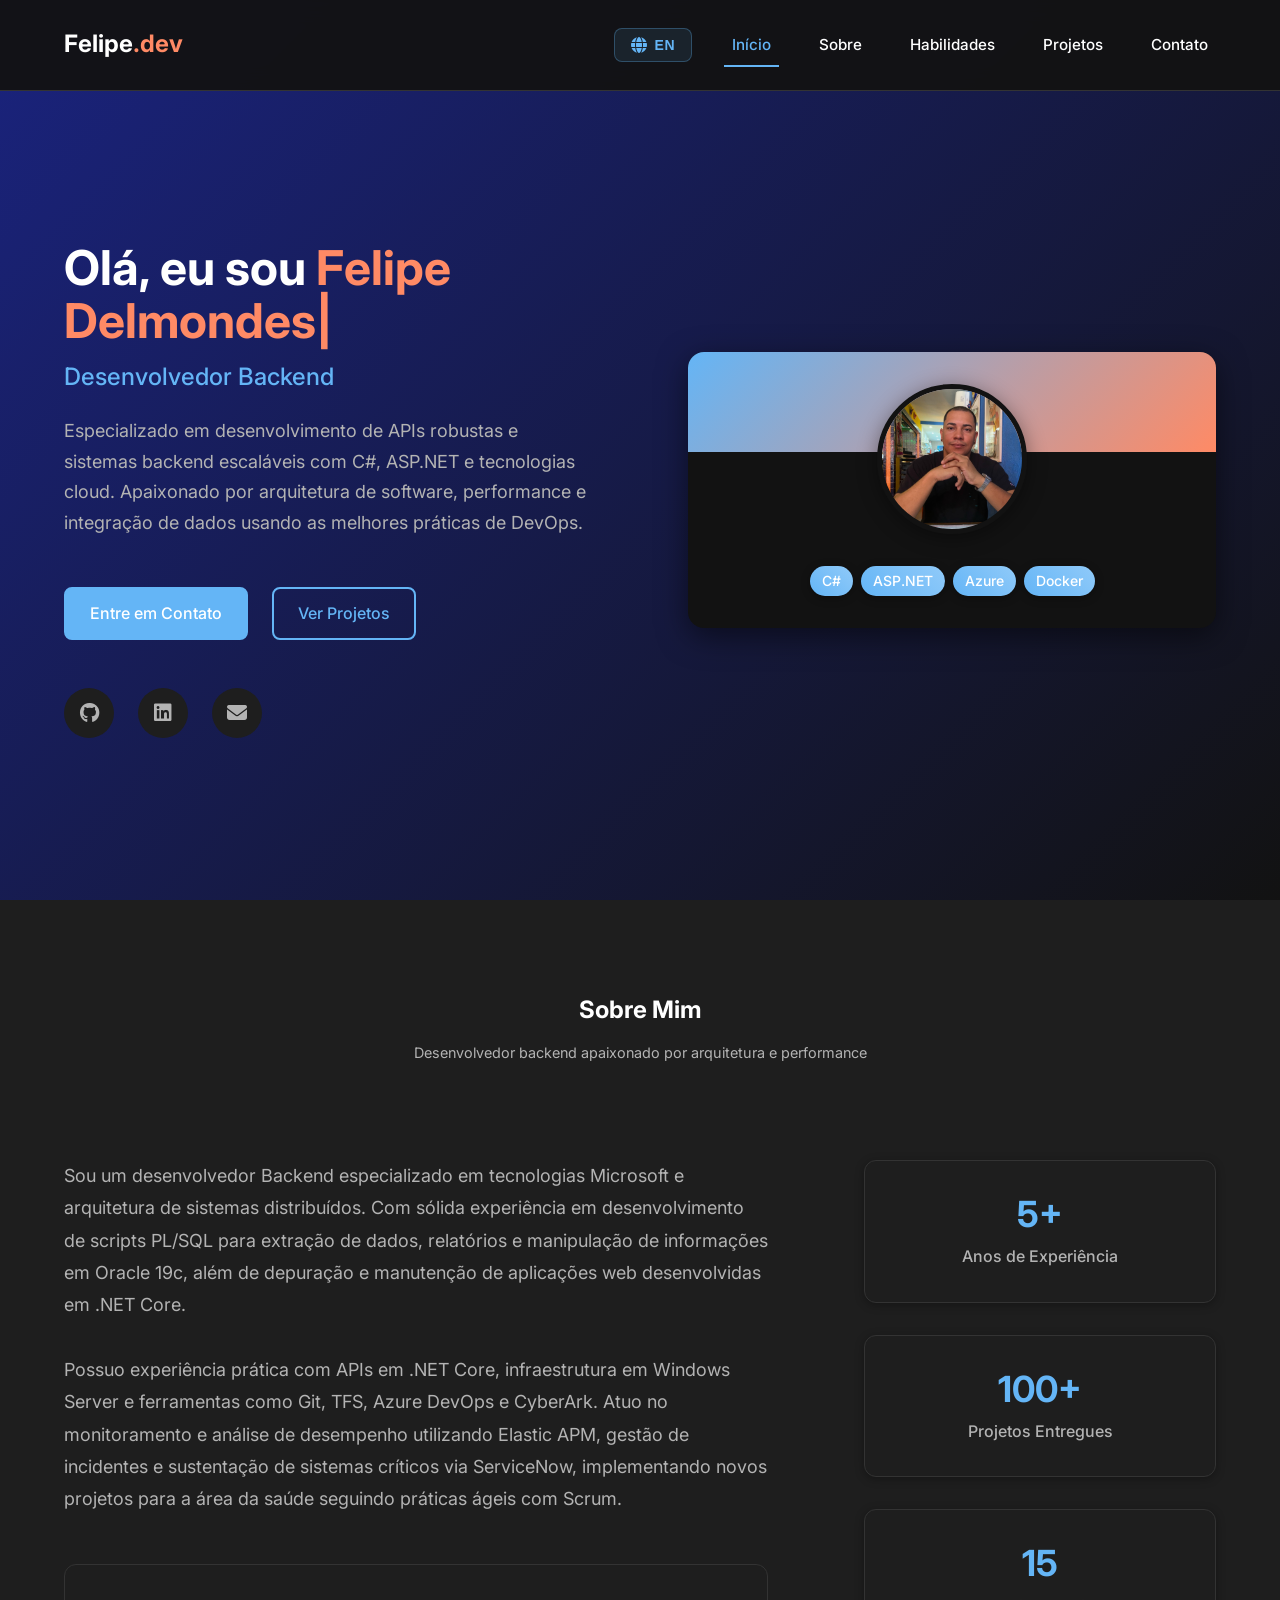
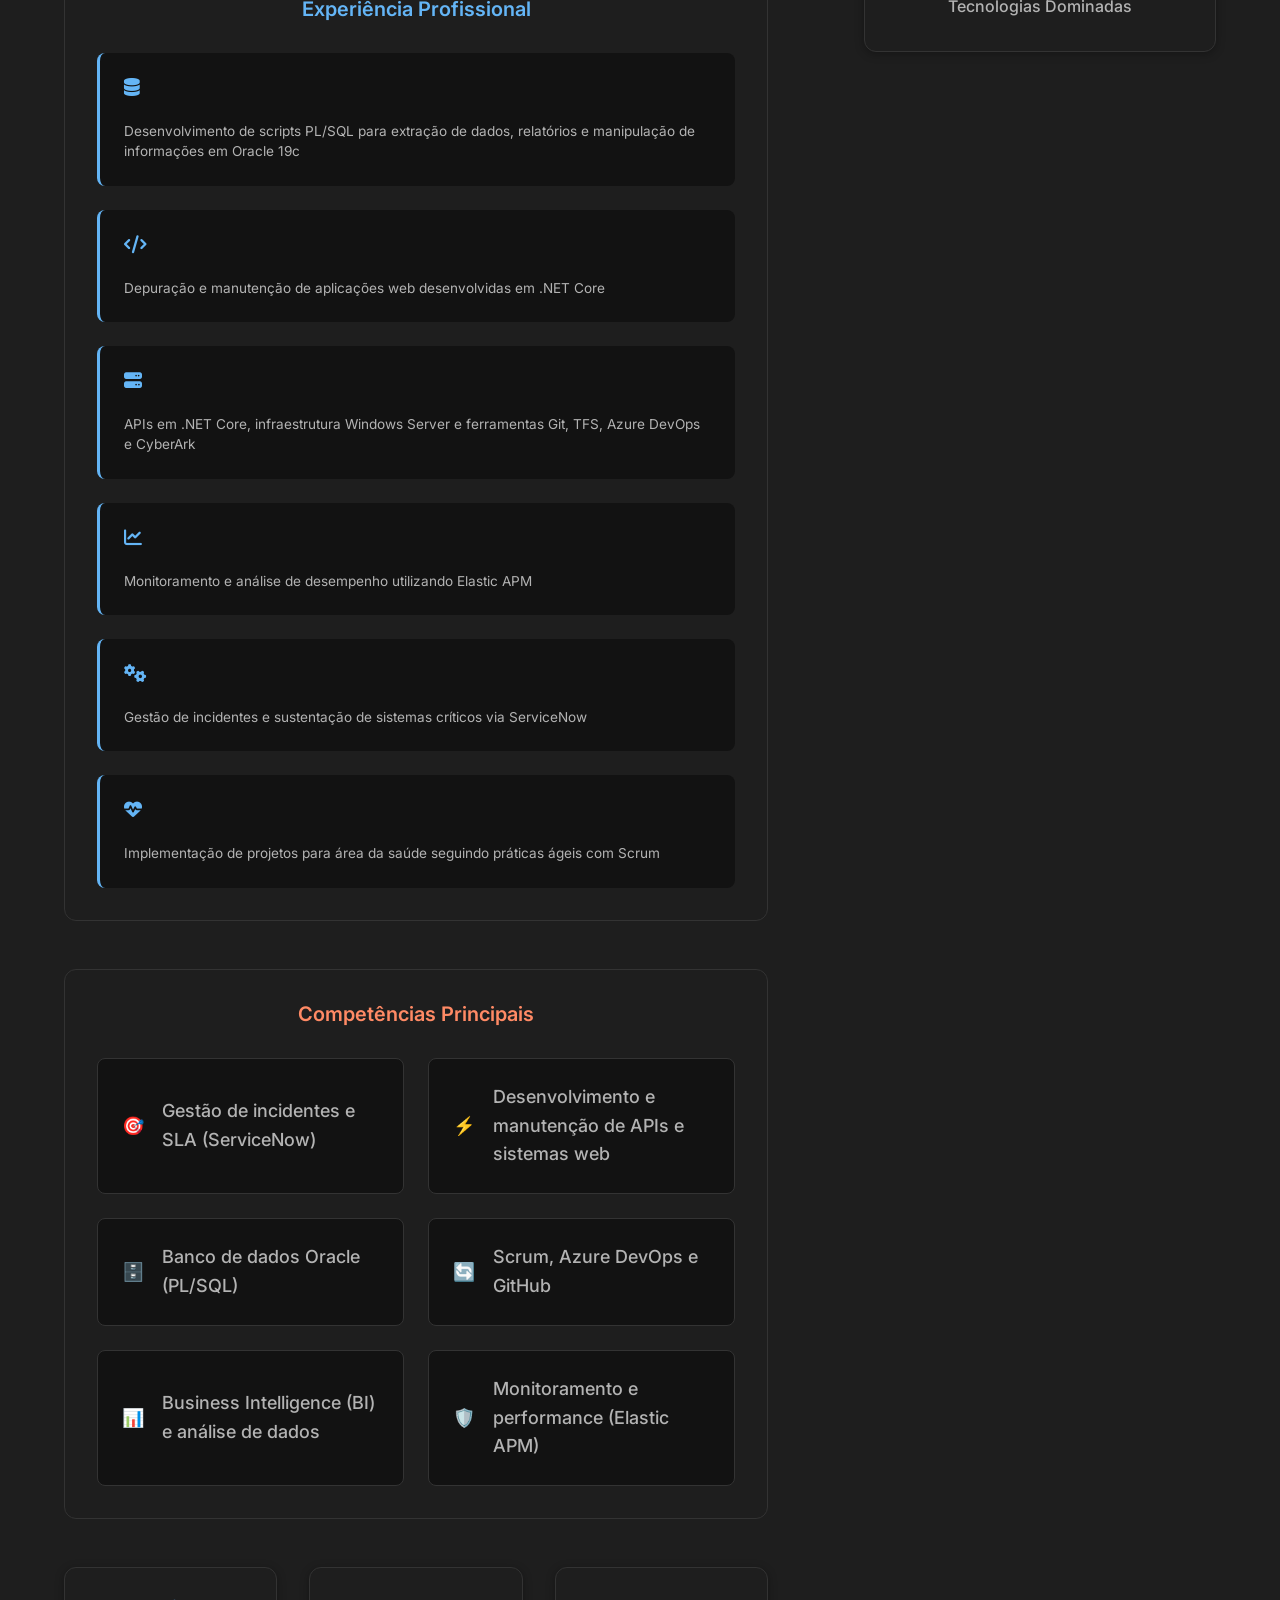
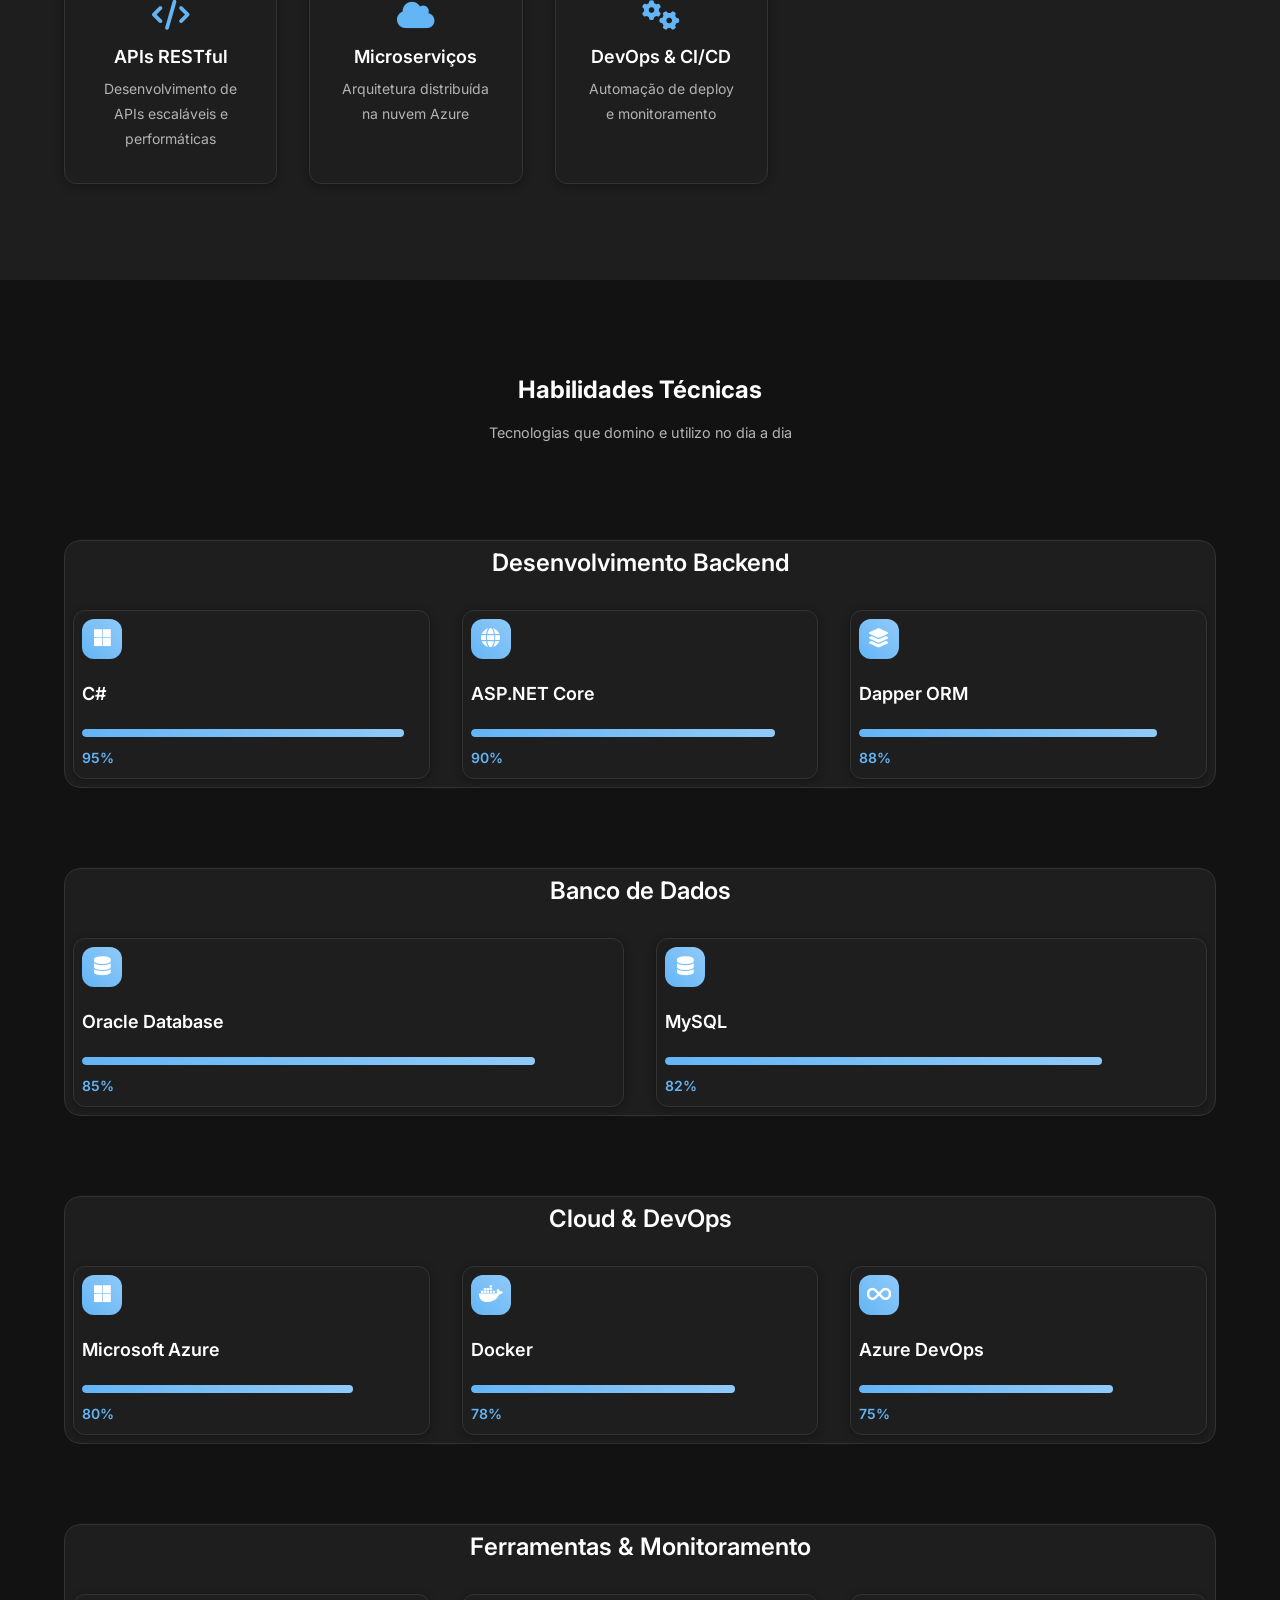
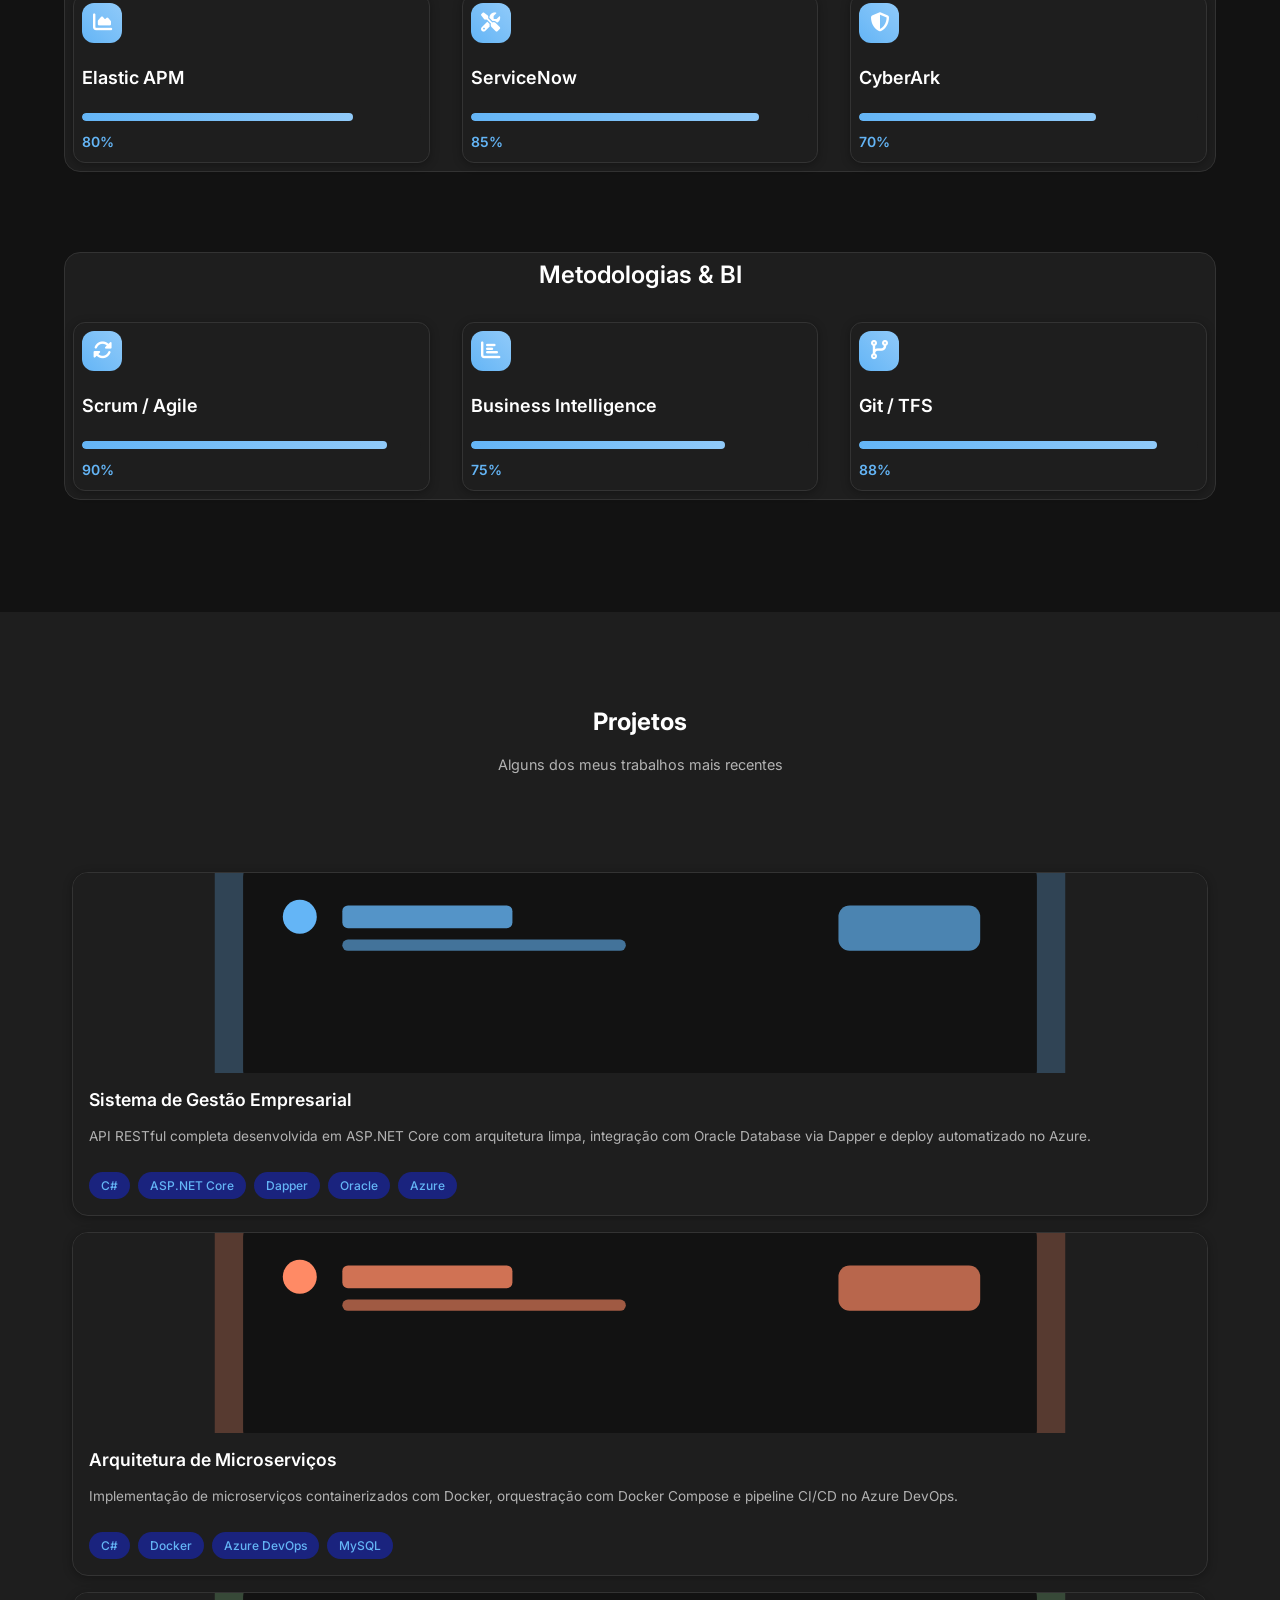
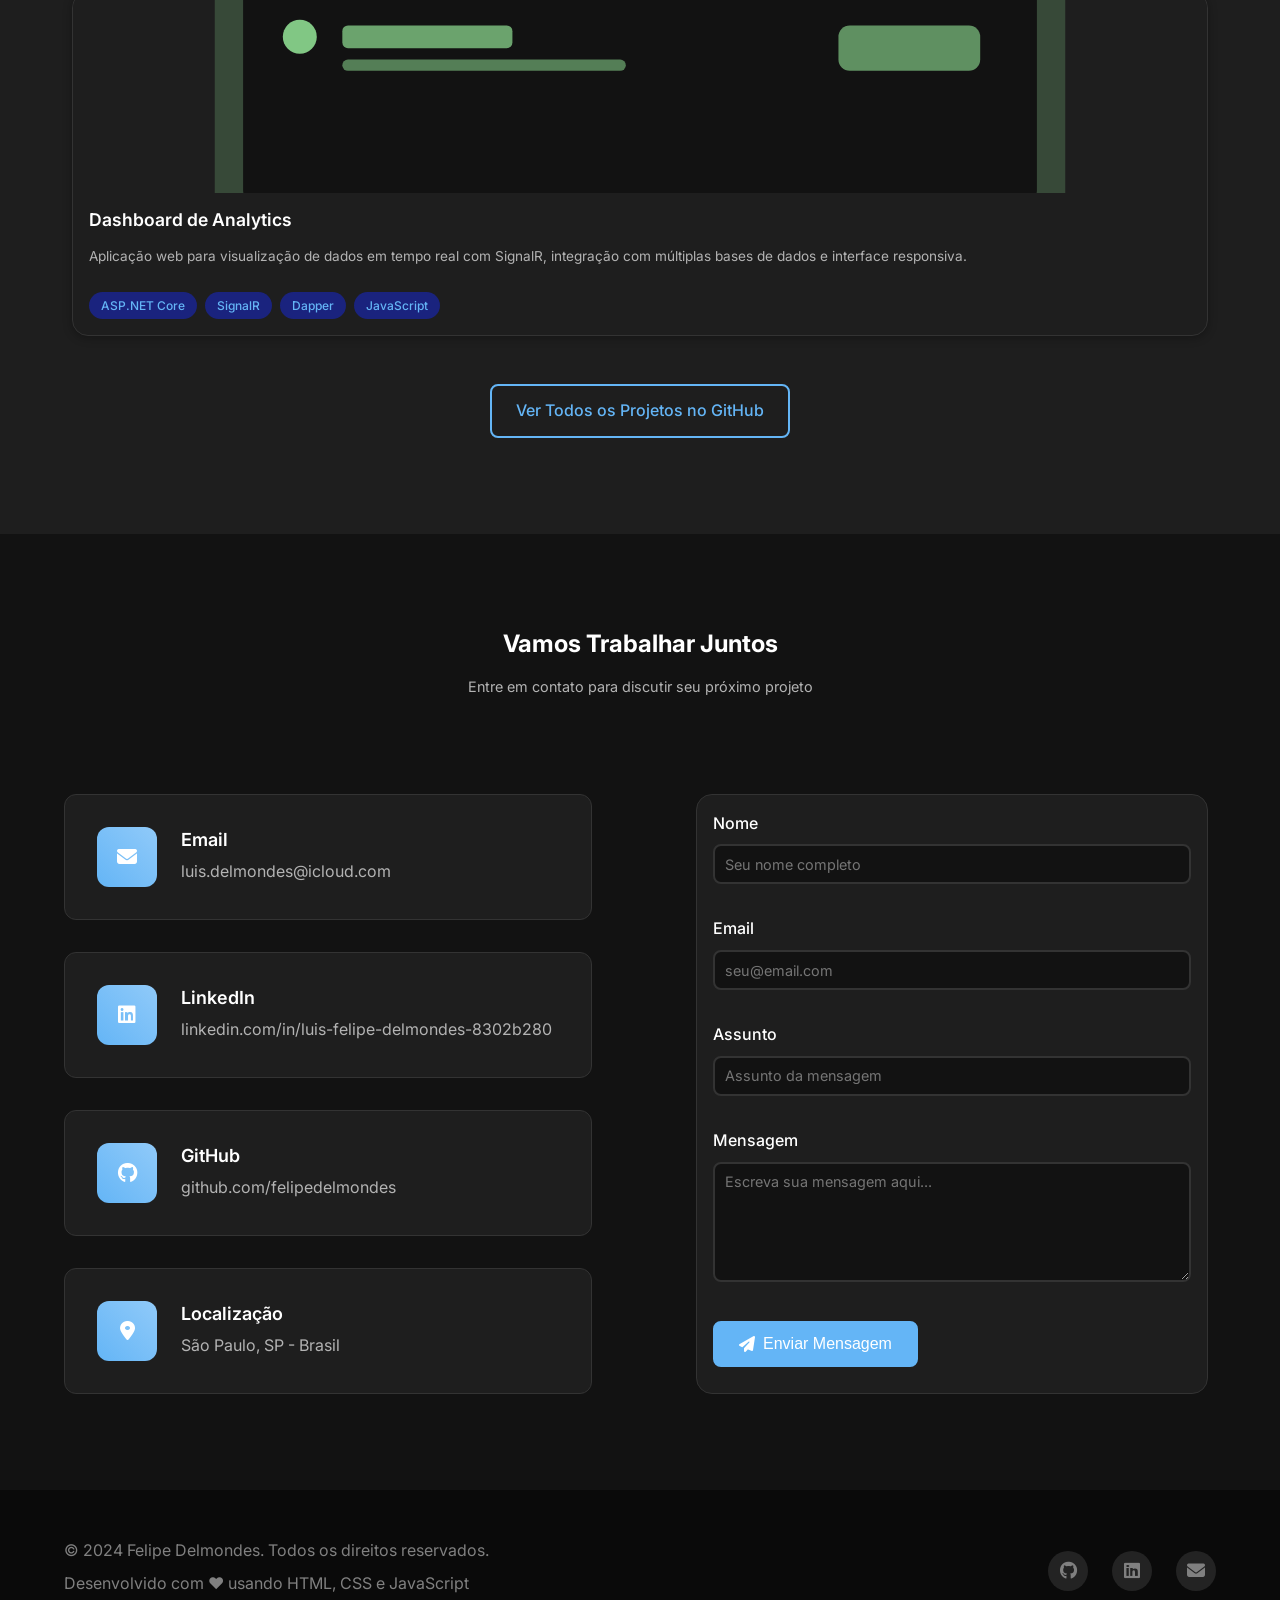
==== commit 32ef64d3: "Correção completa do sistema de traduções - Todos os elementos agora traduzem corretamente" ====
--- a/index.html
+++ b/index.html
@@ -6,7 +6,7 @@
     <meta name="format-detection" content="telephone=no">
     <meta name="apple-mobile-web-app-capable" content="yes">
     <meta name="apple-mobile-web-app-status-bar-style" content="black-translucent">
-    <title>Felipe Delmondes - Desenvolvedor Backend</title>
+    <title data-pt="Felipe Delmondes - Desenvolvedor Backend" data-en="Felipe Delmondes - Backend Developer">Felipe Delmondes - Desenvolvedor Backend</title>
     <meta name="description" content="Portfólio de Felipe Delmondes - Desenvolvedor Backend especializado em C#, ASP.NET, Azure e DevOps">
     
     <!-- Favicon -->
@@ -69,7 +69,7 @@
                 <div class="hero-content">
                     <div class="hero-text">
                         <h1 class="hero-title">
-                            Olá, eu sou <span class="text-accent">Felipe Delmondes</span>
+                            <span data-pt="Olá, eu sou" data-en="Hello, I'm">Olá, eu sou</span> <span class="text-accent">Felipe Delmondes</span>
                         </h1>
                         <h2 class="hero-subtitle" data-pt="Desenvolvedor Backend" data-en="Backend Developer">Desenvolvedor Backend</h2>
                         <p class="hero-description" data-pt="Especializado em desenvolvimento de APIs robustas e sistemas backend escaláveis com C#, ASP.NET e tecnologias cloud. Apaixonado por arquitetura de software, performance e integração de dados usando as melhores práticas de DevOps." data-en="Specialized in developing robust APIs and scalable backend systems with C#, ASP.NET and cloud technologies. Passionate about software architecture, performance and data integration using DevOps best practices.">
@@ -114,16 +114,16 @@
             <div class="container">
                 <div class="section-header">
                     <h2 class="section-title" data-pt="Sobre Mim" data-en="About Me">Sobre Mim</h2>
-                    <p class="section-subtitle">Desenvolvedor backend apaixonado por arquitetura e performance</p>
+                    <p class="section-subtitle" data-pt="Desenvolvedor backend apaixonado por arquitetura e performance" data-en="Backend developer passionate about architecture and performance">Desenvolvedor backend apaixonado por arquitetura e performance</p>
                 </div>
                 <div class="about-content">
                     <div class="about-text">
-                        <p>
+                        <p data-pt="Sou um desenvolvedor Backend especializado em tecnologias Microsoft e arquitetura de sistemas distribuídos. Com sólida experiência em desenvolvimento de scripts PL/SQL para extração de dados, relatórios e manipulação de informações em Oracle 19c, além de depuração e manutenção de aplicações web desenvolvidas em .NET Core." data-en="I am a Backend developer specialized in Microsoft technologies and distributed systems architecture. With solid experience in developing PL/SQL scripts for data extraction, reports and information manipulation in Oracle 19c, as well as debugging and maintaining web applications developed in .NET Core.">
                             Sou um desenvolvedor Backend especializado em tecnologias Microsoft e arquitetura de sistemas distribuídos. 
                             Com sólida experiência em desenvolvimento de scripts PL/SQL para extração de dados, relatórios e manipulação 
                             de informações em Oracle 19c, além de depuração e manutenção de aplicações web desenvolvidas em .NET Core.
                         </p>
-                        <p>
+                        <p data-pt="Possuo experiência prática com APIs em .NET Core, infraestrutura em Windows Server e ferramentas como Git, TFS, Azure DevOps e CyberArk. Atuo no monitoramento e análise de desempenho utilizando Elastic APM, gestão de incidentes e sustentação de sistemas críticos via ServiceNow, implementando novos projetos para a área da saúde seguindo práticas ágeis com Scrum." data-en="I have practical experience with APIs in .NET Core, Windows Server infrastructure and tools such as Git, TFS, Azure DevOps and CyberArk. I work with monitoring and performance analysis using Elastic APM, incident management and support of critical systems via ServiceNow, implementing new projects for the healthcare area following agile practices with Scrum.">
                             Possuo experiência prática com APIs em .NET Core, infraestrutura em Windows Server e ferramentas como 
                             Git, TFS, Azure DevOps e CyberArk. Atuo no monitoramento e análise de desempenho utilizando Elastic APM, 
                             gestão de incidentes e sustentação de sistemas críticos via ServiceNow, implementando novos projetos 
@@ -131,94 +131,94 @@
                         </p>
                         
                         <div class="experience-highlights">
-                            <h3>Experiência Profissional</h3>
+                            <h3 data-pt="Experiência Profissional" data-en="Professional Experience">Experiência Profissional</h3>
                             <div class="experience-list">
                                 <div class="experience-item">
                                     <i class="fas fa-database"></i>
-                                    <p>Desenvolvimento de scripts PL/SQL para extração de dados, relatórios e manipulação de informações em Oracle 19c</p>
+                                    <p data-pt="Desenvolvimento de scripts PL/SQL para extração de dados, relatórios e manipulação de informações em Oracle 19c" data-en="Development of PL/SQL scripts for data extraction, reports and information manipulation in Oracle 19c">Desenvolvimento de scripts PL/SQL para extração de dados, relatórios e manipulação de informações em Oracle 19c</p>
                                 </div>
                                 <div class="experience-item">
                                     <i class="fas fa-code"></i>
-                                    <p>Depuração e manutenção de aplicações web desenvolvidas em .NET Core</p>
+                                    <p data-pt="Depuração e manutenção de aplicações web desenvolvidas em .NET Core" data-en="Debugging and maintenance of web applications developed in .NET Core">Depuração e manutenção de aplicações web desenvolvidas em .NET Core</p>
                                 </div>
                                 <div class="experience-item">
                                     <i class="fas fa-server"></i>
-                                    <p>APIs em .NET Core, infraestrutura Windows Server e ferramentas Git, TFS, Azure DevOps e CyberArk</p>
+                                    <p data-pt="APIs em .NET Core, infraestrutura Windows Server e ferramentas Git, TFS, Azure DevOps e CyberArk" data-en="APIs in .NET Core, Windows Server infrastructure and tools Git, TFS, Azure DevOps and CyberArk">APIs em .NET Core, infraestrutura Windows Server e ferramentas Git, TFS, Azure DevOps e CyberArk</p>
                                 </div>
                                 <div class="experience-item">
                                     <i class="fas fa-chart-line"></i>
-                                    <p>Monitoramento e análise de desempenho utilizando Elastic APM</p>
+                                    <p data-pt="Monitoramento e análise de desempenho utilizando Elastic APM" data-en="Monitoring and performance analysis using Elastic APM">Monitoramento e análise de desempenho utilizando Elastic APM</p>
                                 </div>
                                 <div class="experience-item">
                                     <i class="fas fa-cogs"></i>
-                                    <p>Gestão de incidentes e sustentação de sistemas críticos via ServiceNow</p>
+                                    <p data-pt="Gestão de incidentes e sustentação de sistemas críticos via ServiceNow" data-en="Incident management and support of critical systems via ServiceNow">Gestão de incidentes e sustentação de sistemas críticos via ServiceNow</p>
                                 </div>
                                 <div class="experience-item">
                                     <i class="fas fa-heart-pulse"></i>
-                                    <p>Implementação de projetos para área da saúde seguindo práticas ágeis com Scrum</p>
+                                    <p data-pt="Implementação de projetos para área da saúde seguindo práticas ágeis com Scrum" data-en="Implementation of projects for healthcare area following agile practices with Scrum">Implementação de projetos para área da saúde seguindo práticas ágeis com Scrum</p>
                                 </div>
                             </div>
                         </div>
 
                         <div class="competencies">
-                            <h3>Competências Principais</h3>
+                            <h3 data-pt="Competências Principais" data-en="Main Competencies">Competências Principais</h3>
                             <div class="competencies-grid">
                                 <div class="competency-item">
                                     <span class="competency-icon">🎯</span>
-                                    <span>Gestão de incidentes e SLA (ServiceNow)</span>
+                                    <span data-pt="Gestão de incidentes e SLA (ServiceNow)" data-en="Incident management and SLA (ServiceNow)">Gestão de incidentes e SLA (ServiceNow)</span>
                                 </div>
                                 <div class="competency-item">
                                     <span class="competency-icon">⚡</span>
-                                    <span>Desenvolvimento e manutenção de APIs e sistemas web</span>
+                                    <span data-pt="Desenvolvimento e manutenção de APIs e sistemas web" data-en="Development and maintenance of APIs and web systems">Desenvolvimento e manutenção de APIs e sistemas web</span>
                                 </div>
                                 <div class="competency-item">
                                     <span class="competency-icon">🗄️</span>
-                                    <span>Banco de dados Oracle (PL/SQL)</span>
+                                    <span data-pt="Banco de dados Oracle (PL/SQL)" data-en="Oracle database (PL/SQL)">Banco de dados Oracle (PL/SQL)</span>
                                 </div>
                                 <div class="competency-item">
                                     <span class="competency-icon">🔄</span>
-                                    <span>Scrum, Azure DevOps e GitHub</span>
+                                    <span data-pt="Scrum, Azure DevOps e GitHub" data-en="Scrum, Azure DevOps and GitHub">Scrum, Azure DevOps e GitHub</span>
                                 </div>
                                 <div class="competency-item">
                                     <span class="competency-icon">📊</span>
-                                    <span>Business Intelligence (BI) e análise de dados</span>
+                                    <span data-pt="Business Intelligence (BI) e análise de dados" data-en="Business Intelligence (BI) and data analysis">Business Intelligence (BI) e análise de dados</span>
                                 </div>
                                 <div class="competency-item">
                                     <span class="competency-icon">🛡️</span>
-                                    <span>Monitoramento e performance (Elastic APM)</span>
+                                    <span data-pt="Monitoramento e performance (Elastic APM)" data-en="Monitoring and performance (Elastic APM)">Monitoramento e performance (Elastic APM)</span>
                                 </div>
                             </div>
                         </div>
                         <div class="about-highlights">
                             <div class="highlight-item">
                                 <i class="fas fa-code"></i>
-                                <h4>APIs RESTful</h4>
-                                <p>Desenvolvimento de APIs escaláveis e performáticas</p>
+                                <h4 data-pt="APIs RESTful" data-en="RESTful APIs">APIs RESTful</h4>
+                                <p data-pt="Desenvolvimento de APIs escaláveis e performáticas" data-en="Development of scalable and performant APIs">Desenvolvimento de APIs escaláveis e performáticas</p>
                             </div>
                             <div class="highlight-item">
                                 <i class="fas fa-cloud"></i>
-                                <h4>Microserviços</h4>
-                                <p>Arquitetura distribuída na nuvem Azure</p>
+                                <h4 data-pt="Microserviços" data-en="Microservices">Microserviços</h4>
+                                <p data-pt="Arquitetura distribuída na nuvem Azure" data-en="Distributed architecture on Azure cloud">Arquitetura distribuída na nuvem Azure</p>
                             </div>
                             <div class="highlight-item">
                                 <i class="fas fa-cogs"></i>
-                                <h4>DevOps & CI/CD</h4>
-                                <p>Automação de deploy e monitoramento</p>
+                                <h4 data-pt="DevOps & CI/CD" data-en="DevOps & CI/CD">DevOps & CI/CD</h4>
+                                <p data-pt="Automação de deploy e monitoramento" data-en="Deploy automation and monitoring">Automação de deploy e monitoramento</p>
                             </div>
                         </div>
                     </div>
                     <div class="about-stats">
                         <div class="stat-item">
                             <h3>5+</h3>
-                            <p>Anos de Experiência</p>
+                            <p data-pt="Anos de Experiência" data-en="Years of Experience">Anos de Experiência</p>
                         </div>
                         <div class="stat-item">
                             <h3>100+</h3>
-                            <p>Projetos Entregues</p>
+                            <p data-pt="Projetos Entregues" data-en="Projects Delivered">Projetos Entregues</p>
                         </div>
                         <div class="stat-item">
                             <h3>15</h3>
-                            <p>Tecnologias Dominadas</p>
+                            <p data-pt="Tecnologias Dominadas" data-en="Technologies Mastered">Tecnologias Dominadas</p>
                         </div>
                     </div>
                 </div>
@@ -230,11 +230,11 @@
             <div class="container">
                 <div class="section-header">
                     <h2 class="section-title" data-pt="Habilidades Técnicas" data-en="Technical Skills">Habilidades Técnicas</h2>
-                    <p class="section-subtitle">Tecnologias que domino e utilizo no dia a dia</p>
+                    <p class="section-subtitle" data-pt="Tecnologias que domino e utilizo no dia a dia" data-en="Technologies I master and use daily">Tecnologias que domino e utilizo no dia a dia</p>
                 </div>
                 <div class="skills-content">
                     <div class="skills-category">
-                        <h3 class="category-title">Backend Development</h3>
+                        <h3 class="category-title" data-pt="Desenvolvimento Backend" data-en="Backend Development">Backend Development</h3>
                         <div class="skills-grid">
                             <div class="skill-item">
                                 <div class="skill-icon">
@@ -270,7 +270,7 @@
                     </div>
 
                     <div class="skills-category">
-                        <h3 class="category-title">Database</h3>
+                        <h3 class="category-title" data-pt="Banco de Dados" data-en="Database">Database</h3>
                         <div class="skills-grid">
                             <div class="skill-item">
                                 <div class="skill-icon">
@@ -296,7 +296,7 @@
                     </div>
 
                     <div class="skills-category">
-                        <h3 class="category-title">Cloud & DevOps</h3>
+                        <h3 class="category-title" data-pt="Cloud & DevOps" data-en="Cloud & DevOps">Cloud & DevOps</h3>
                         <div class="skills-grid">
                             <div class="skill-item">
                                 <div class="skill-icon">
@@ -332,7 +332,7 @@
                     </div>
 
                     <div class="skills-category">
-                        <h3 class="category-title">Ferramentas & Monitoramento</h3>
+                        <h3 class="category-title" data-pt="Ferramentas & Monitoramento" data-en="Tools & Monitoring">Ferramentas & Monitoramento</h3>
                         <div class="skills-grid">
                             <div class="skill-item">
                                 <div class="skill-icon">
@@ -368,7 +368,7 @@
                     </div>
 
                     <div class="skills-category">
-                        <h3 class="category-title">Metodologias & BI</h3>
+                        <h3 class="category-title" data-pt="Metodologias & BI" data-en="Methodologies & BI">Metodologias & BI</h3>
                         <div class="skills-grid">
                             <div class="skill-item">
                                 <div class="skill-icon">
@@ -411,7 +411,7 @@
             <div class="container">
                 <div class="section-header">
                     <h2 class="section-title" data-pt="Projetos" data-en="Projects">Projetos</h2>
-                    <p class="section-subtitle">Alguns dos meus trabalhos mais recentes</p>
+                    <p class="section-subtitle" data-pt="Alguns dos meus trabalhos mais recentes" data-en="Some of my most recent work">Alguns dos meus trabalhos mais recentes</p>
                 </div>
                 <div class="projects-grid">
                     <div class="project-card">
@@ -429,8 +429,8 @@
                             </div>
                         </div>
                         <div class="project-content">
-                            <h3>Sistema de Gestão Empresarial</h3>
-                            <p>API RESTful completa desenvolvida em ASP.NET Core com arquitetura limpa, integração com Oracle Database via Dapper e deploy automatizado no Azure.</p>
+                            <h3 data-pt="Sistema de Gestão Empresarial" data-en="Enterprise Management System">Sistema de Gestão Empresarial</h3>
+                            <p data-pt="API RESTful completa desenvolvida em ASP.NET Core com arquitetura limpa, integração com Oracle Database via Dapper e deploy automatizado no Azure." data-en="Complete RESTful API developed in ASP.NET Core with clean architecture, Oracle Database integration via Dapper and automated deployment on Azure.">API RESTful completa desenvolvida em ASP.NET Core com arquitetura limpa, integração com Oracle Database via Dapper e deploy automatizado no Azure.</p>
                             <div class="project-tech">
                                 <span class="tech-tag">C#</span>
                                 <span class="tech-tag">ASP.NET Core</span>
@@ -456,8 +456,8 @@
                             </div>
                         </div>
                         <div class="project-content">
-                            <h3>Arquitetura de Microserviços</h3>
-                            <p>Implementação de microserviços containerizados com Docker, orquestração com Docker Compose e pipeline CI/CD no Azure DevOps.</p>
+                            <h3 data-pt="Arquitetura de Microserviços" data-en="Microservices Architecture">Arquitetura de Microserviços</h3>
+                            <p data-pt="Implementação de microserviços containerizados com Docker, orquestração com Docker Compose e pipeline CI/CD no Azure DevOps." data-en="Implementation of containerized microservices with Docker, orchestration with Docker Compose and CI/CD pipeline in Azure DevOps.">Implementação de microserviços containerizados com Docker, orquestração com Docker Compose e pipeline CI/CD no Azure DevOps.</p>
                             <div class="project-tech">
                                 <span class="tech-tag">C#</span>
                                 <span class="tech-tag">Docker</span>
@@ -482,8 +482,8 @@
                             </div>
                         </div>
                         <div class="project-content">
-                            <h3>Dashboard de Analytics</h3>
-                            <p>Aplicação web para visualização de dados em tempo real com SignalR, integração com múltiplas bases de dados e interface responsiva.</p>
+                            <h3 data-pt="Dashboard de Analytics" data-en="Analytics Dashboard">Dashboard de Analytics</h3>
+                            <p data-pt="Aplicação web para visualização de dados em tempo real com SignalR, integração com múltiplas bases de dados e interface responsiva." data-en="Web application for real-time data visualization with SignalR, integration with multiple databases and responsive interface.">Aplicação web para visualização de dados em tempo real com SignalR, integração com múltiplas bases de dados e interface responsiva.</p>
                             <div class="project-tech">
                                 <span class="tech-tag">ASP.NET Core</span>
                                 <span class="tech-tag">SignalR</span>
@@ -494,7 +494,7 @@
                     </div>
                 </div>
                 <div class="projects-cta">
-                    <a href="https://github.com/felipedelmondes" target="_blank" class="btn btn-outline">
+                    <a href="https://github.com/felipedelmondes" target="_blank" class="btn btn-outline" data-pt="Ver Todos os Projetos no GitHub" data-en="View All Projects on GitHub">
                         Ver Todos os Projetos no GitHub
                     </a>
                 </div>
@@ -506,7 +506,7 @@
             <div class="container">
                 <div class="section-header">
                     <h2 class="section-title" data-pt="Vamos Trabalhar Juntos" data-en="Let's Work Together">Vamos Trabalhar Juntos</h2>
-                    <p class="section-subtitle">Entre em contato para discutir seu próximo projeto</p>
+                    <p class="section-subtitle" data-pt="Entre em contato para discutir seu próximo projeto" data-en="Get in touch to discuss your next project">Entre em contato para discutir seu próximo projeto</p>
                 </div>
                 <div class="contact-content">
                     <div class="contact-info">
@@ -542,15 +542,15 @@
                                 <i class="fas fa-map-marker-alt"></i>
                             </div>
                             <div class="contact-details">
-                                <h4>Localização</h4>
-                                <p>São Paulo, SP - Brasil</p>
+                                <h4 data-pt="Localização" data-en="Location">Localização</h4>
+                                <p data-pt="São Paulo, SP - Brasil" data-en="São Paulo, SP - Brazil">São Paulo, SP - Brasil</p>
                             </div>
                         </div>
                     </div>
                     <div class="contact-form">
                         <form id="contact-form" action="#" method="POST">
                             <div class="form-group">
-                                <label for="name">Nome</label>
+                                <label for="name" data-pt="Nome" data-en="Name">Nome</label>
                                 <input type="text" id="name" name="name" required>
                             </div>
                             <div class="form-group">
@@ -558,16 +558,16 @@
                                 <input type="email" id="email" name="email" required>
                             </div>
                             <div class="form-group">
-                                <label for="subject">Assunto</label>
+                                <label for="subject" data-pt="Assunto" data-en="Subject">Assunto</label>
                                 <input type="text" id="subject" name="subject" required>
                             </div>
                             <div class="form-group">
-                                <label for="message">Mensagem</label>
+                                <label for="message" data-pt="Mensagem" data-en="Message">Mensagem</label>
                                 <textarea id="message" name="message" rows="5" required></textarea>
                             </div>
                             <button type="submit" class="btn btn-primary">
                                 <i class="fas fa-paper-plane"></i>
-                                Enviar Mensagem
+                                <span data-pt="Enviar Mensagem" data-en="Send Message">Enviar Mensagem</span>
                             </button>
                         </form>
                     </div>
@@ -581,8 +581,8 @@
         <div class="container">
             <div class="footer-content">
                 <div class="footer-text">
-                    <p>&copy; 2024 Felipe Delmondes. Todos os direitos reservados.</p>
-                    <p>Desenvolvido com <i class="fas fa-heart text-accent"></i> usando HTML, CSS e JavaScript</p>
+                    <p data-pt="© 2024 Felipe Delmondes. Todos os direitos reservados." data-en="© 2024 Felipe Delmondes. All rights reserved.">&copy; 2024 Felipe Delmondes. Todos os direitos reservados.</p>
+                    <p data-pt="Desenvolvido com ❤️ usando HTML, CSS e JavaScript" data-en="Developed with ❤️ using HTML, CSS and JavaScript">Desenvolvido com <i class="fas fa-heart text-accent"></i> usando HTML, CSS e JavaScript</p>
                 </div>
                 <div class="footer-social">
                     <a href="https://github.com/felipedelmondes" target="_blank" rel="noopener">
@@ -600,7 +600,7 @@
     </footer>
 
     <!-- Back to Top Button -->
-    <button id="back-to-top" class="back-to-top" aria-label="Voltar ao topo">
+    <button id="back-to-top" class="back-to-top" aria-label="Voltar ao topo" data-pt="Voltar ao topo" data-en="Back to top">
         <i class="fas fa-chevron-up"></i>
     </button>
 
